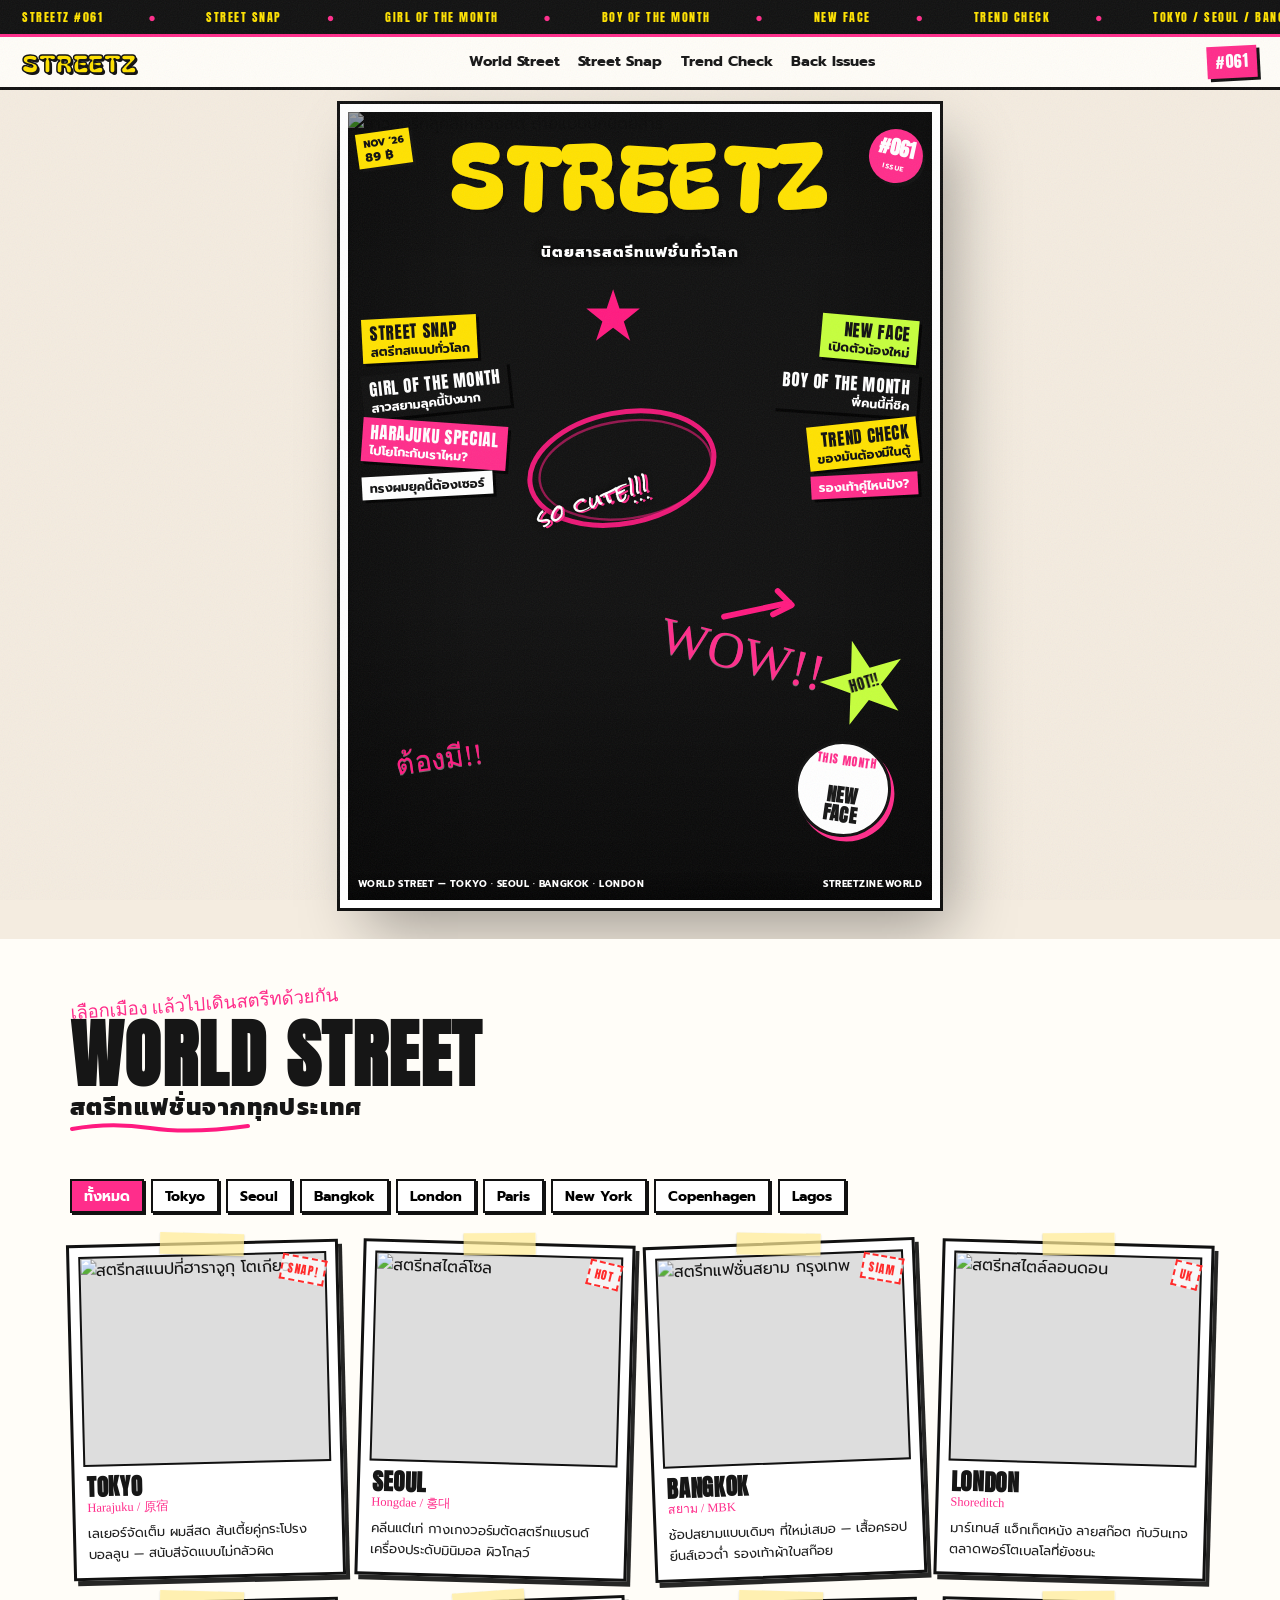
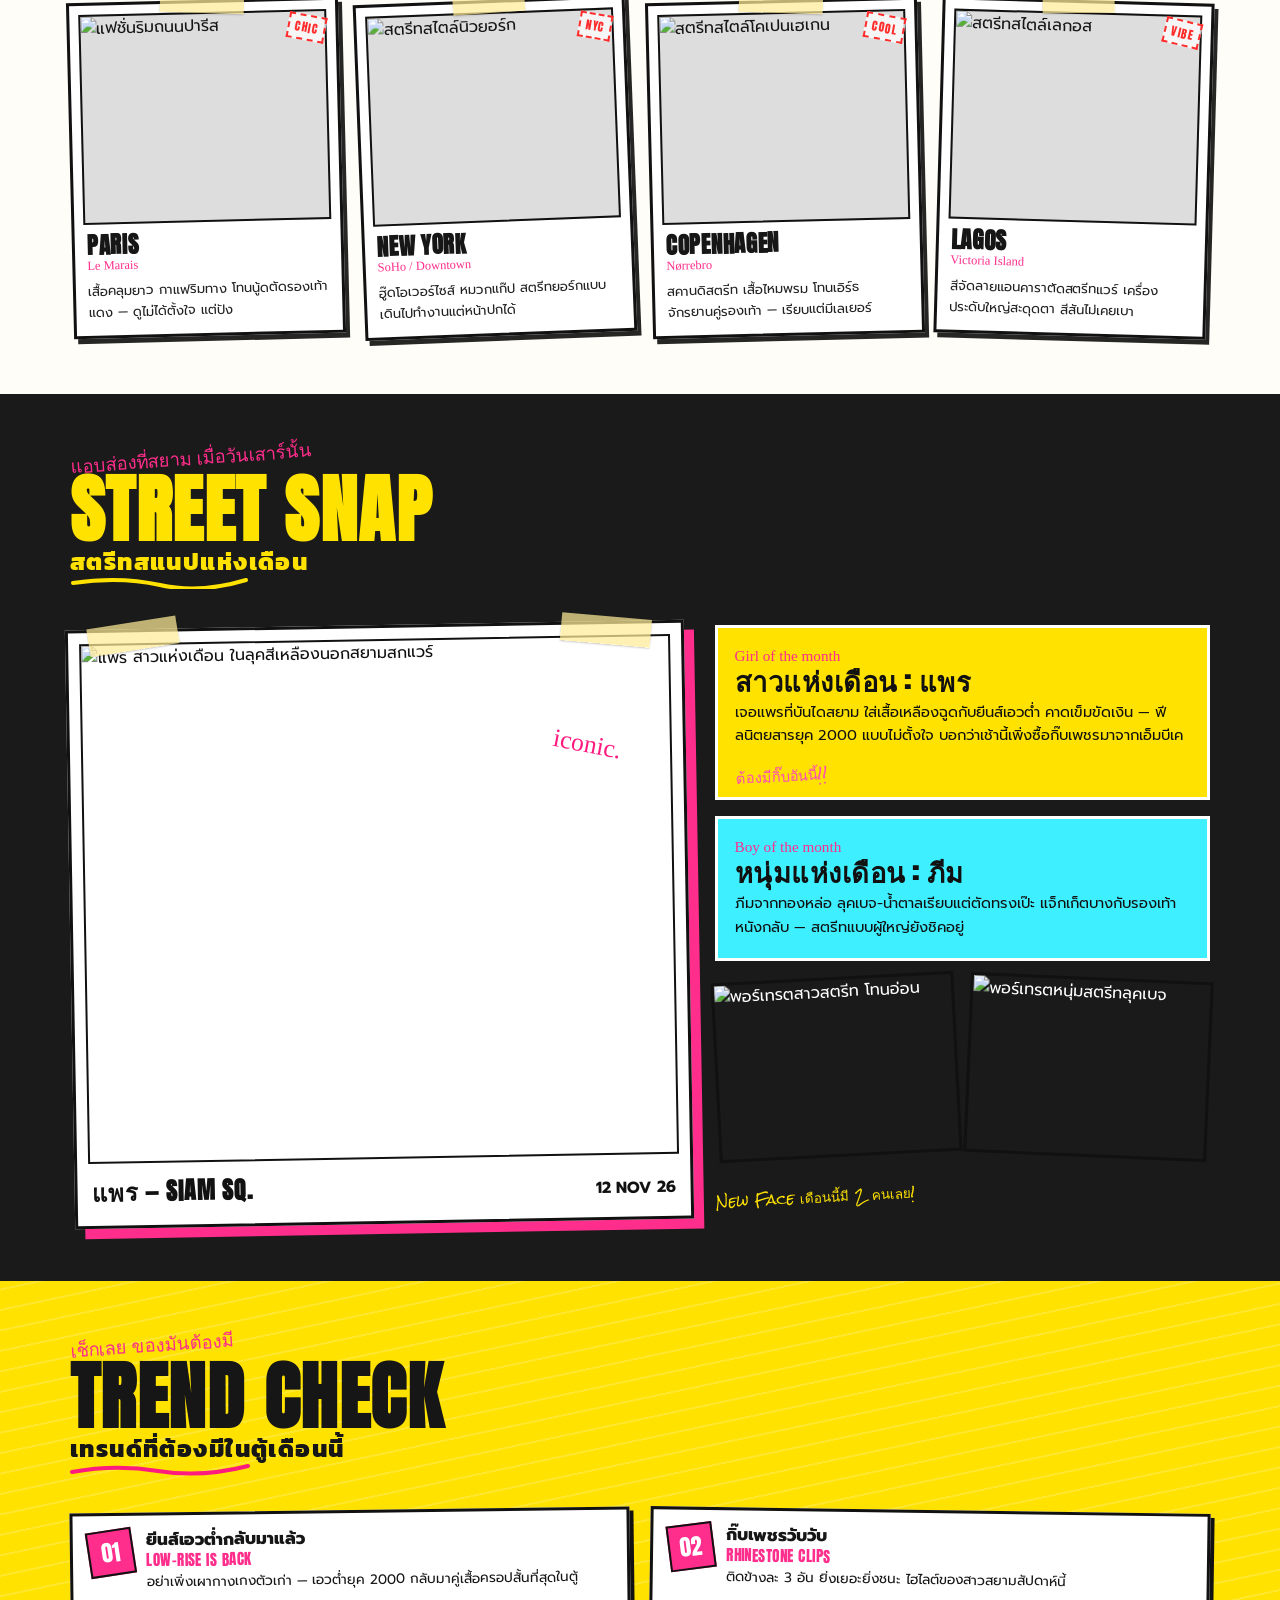
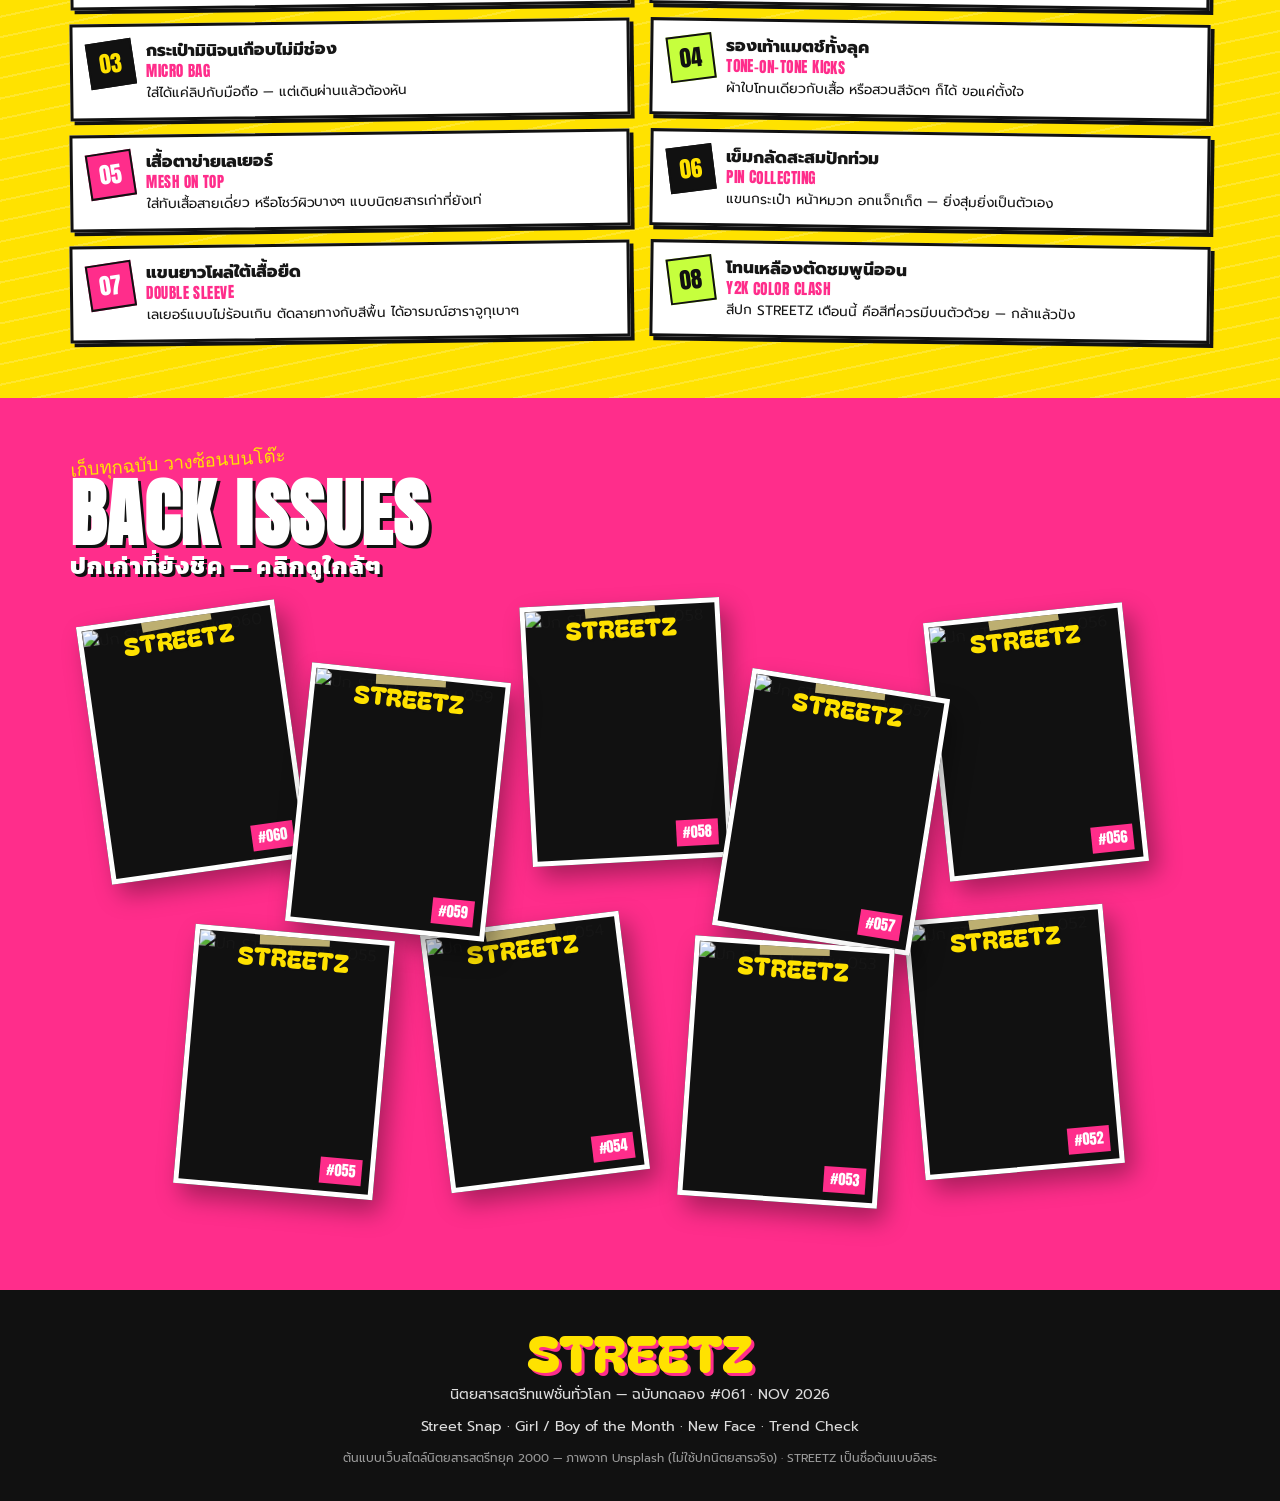
==== index.html @ bd415812 "Launch STREETZ webpage #061" ====
<!DOCTYPE html>
<html lang="th">
<head>
  <meta charset="UTF-8" />
  <meta name="viewport" content="width=device-width, initial-scale=1" />
  <title>STREETZ #061 — นิตยสารสตรีทแฟชั่นทั่วโลก</title>
  <meta name="description" content="STREETZ นิตยสารสตรีทแฟชั่นจากทุกประเทศ — Street Snap, Girl of the Month, Trend Check, ฟีลนิตยสารยุค 2000" />
  <link rel="preconnect" href="https://fonts.googleapis.com" />
  <link rel="preconnect" href="https://fonts.gstatic.com" crossorigin />
  <link href="https://fonts.googleapis.com/css2?family=Anton&family=Bagel+Fat+One&family=Kanit:wght@400;500;600;700;800;900&family=Lilita+One&family=Permanent+Marker&family=Prompt:ital,wght@0,300;0,400;0,500;0,600;0,700;0,800;0,900;1,400&family=Rock+Salt&display=swap" rel="stylesheet" />
  <style>
    :root {
      --yellow: #ffe200;
      --yellow-deep: #ffd000;
      --pink: #ff2d8b;
      --pink-hot: #ff4eb5;
      --pink-ink: #ff1a80;
      --lime: #c6ff3d;
      --cyan: #3defff;
      --red: #ff2c2c;
      --orange: #ff7a00;
      --black: #111111;
      --ink: #161616;
      --paper: #f4ece0;
      --paper-2: #fffdf8;
      --cream: #f7f0e4;
      --tape: rgba(255, 236, 150, 0.72);
      --shadow: 0 18px 40px rgba(0, 0, 0, 0.22);
    }

    * { box-sizing: border-box; margin: 0; padding: 0; }
    html { scroll-behavior: smooth; }
    body {
      font-family: "Prompt", "Kanit", "Segoe UI", Tahoma, sans-serif;
      background: var(--paper);
      color: var(--ink);
      line-height: 1.6;
      overflow-x: hidden;
    }

    /* paper grain */
    body::before {
      content: "";
      pointer-events: none;
      position: fixed;
      inset: 0;
      z-index: 8000;
      opacity: 0.07;
      background-image: url("data:image/svg+xml,%3Csvg xmlns='http://www.w3.org/2000/svg' width='180' height='180'%3E%3Cfilter id='n'%3E%3CfeTurbulence type='fractalNoise' baseFrequency='.85' numOctaves='2' stitchTiles='stitch'/%3E%3C/filter%3E%3Crect width='180' height='180' filter='url(%23n)' opacity='.9'/%3E%3C/svg%3E");
    }

    img { max-width: 100%; display: block; }
    a { color: inherit; text-decoration: none; }
    button { font-family: inherit; cursor: pointer; }

    /* ===== TOP TICKER ===== */
    .ticker {
      background: var(--black);
      color: var(--yellow);
      font-family: "Anton", "Prompt", sans-serif;
      letter-spacing: 0.12em;
      font-size: 0.78rem;
      text-transform: uppercase;
      overflow: hidden;
      white-space: nowrap;
      border-bottom: 3px solid var(--pink);
      position: sticky;
      top: 0;
      z-index: 200;
    }
    .ticker-track {
      display: inline-block;
      padding: 0.45rem 0;
      animation: tick 28s linear infinite;
    }
    @keyframes tick {
      from { transform: translateX(0); }
      to { transform: translateX(-50%); }
    }
    .ticker-track span { margin: 0 1.4rem; }
    .ticker-track .dot { color: var(--pink); }

    /* ===== NAV ===== */
    .nav {
      display: flex;
      align-items: center;
      justify-content: space-between;
      gap: 1rem;
      padding: 0.55rem 1.4rem;
      background: var(--paper-2);
      border-bottom: 3px solid var(--black);
      position: relative;
      z-index: 190;
    }
    .nav-brand {
      font-family: "Bagel Fat One", "Lilita One", cursive;
      font-size: 1.55rem;
      color: var(--yellow);
      -webkit-text-stroke: 1.5px #111;
      text-shadow: 2px 2px 0 #111;
      letter-spacing: 0.02em;
      line-height: 1;
    }
    .nav-links {
      display: flex;
      gap: 1.15rem;
      list-style: none;
      font-weight: 700;
      font-size: 0.92rem;
    }
    .nav-links a:hover { color: var(--pink); }
    .nav-issue {
      font-family: "Anton", sans-serif;
      background: var(--pink);
      color: #fff;
      padding: 0.2rem 0.55rem;
      transform: rotate(-3deg);
      font-size: 1rem;
      letter-spacing: 0.04em;
      box-shadow: 3px 3px 0 #111;
    }
    .nav-toggle {
      display: none;
      background: var(--yellow);
      border: 2px solid #111;
      padding: 0.25rem 0.55rem;
      font-weight: 800;
    }

    /* ===== HERO COVER ===== */
    .hero-wrap {
      padding: 1.4rem 1.2rem 2.4rem;
    }
    .cover {
      --cover-pad: clamp(3.1rem, 10.5cqi, 6rem);
      position: relative;
      max-width: 980px;
      margin: 0 auto;
      background: #111;
      aspect-ratio: 3 / 4.05;
      max-height: calc(100vh - 7rem);
      min-height: 620px;
      overflow: hidden;
      box-shadow:
        0 0 0 8px #fff,
        0 0 0 11px #111,
        18px 28px 60px rgba(0, 0, 0, 0.35);
      isolation: isolate;
      container-type: inline-size;
      container-name: cover;
    }
    .cover-photo {
      position: absolute;
      inset: 0;
      width: 100%;
      height: 100%;
      object-fit: cover;
      object-position: 50% 18%;
      filter: contrast(1.08) saturate(1.12);
    }
    .cover-vignette {
      position: absolute;
      inset: 0;
      background:
        linear-gradient(180deg, rgba(0,0,0,.18) 0%, transparent 22%, transparent 62%, rgba(0,0,0,.55) 100%),
        linear-gradient(90deg, rgba(0,0,0,.28) 0%, transparent 22%, transparent 78%, rgba(0,0,0,.28) 100%);
      pointer-events: none;
    }

    .masthead {
      position: absolute;
      top: 2.1%;
      left: 0;
      right: 0;
      text-align: center;
      z-index: 8;
      pointer-events: none;
      padding: 0 var(--cover-pad);
    }
    .logo {
      margin: 0;
      line-height: 0;
      font-weight: 400;
    }
    .logo svg {
      width: 100%;
      height: auto;
      display: block;
      overflow: visible;
    }
    .logo-sub {
      margin-top: 0.15em;
      font-weight: 800;
      font-size: clamp(0.52rem, 2.55cqi, 0.95rem);
      letter-spacing: 0.07em;
      color: #fff;
      text-shadow: 0 1px 3px #000, 0 0 8px rgba(0,0,0,.5);
      white-space: nowrap;
      overflow: visible;
    }

    .issue-burst {
      position: absolute;
      top: 2.2%;
      right: 1.5%;
      z-index: 6;
      width: clamp(44px, 9.2cqi, 86px);
      height: clamp(44px, 9.2cqi, 86px);
      background: var(--pink);
      color: #fff;
      border-radius: 50%;
      display: grid;
      place-items: center;
      transform: rotate(12deg);
      box-shadow: 3px 3px 0 #111;
      text-align: center;
      line-height: 1;
    }
    .issue-burst strong {
      font-family: "Anton", sans-serif;
      font-size: clamp(0.95rem, 3.3cqi, 1.7rem);
      letter-spacing: 0.02em;
      display: block;
    }
    .issue-burst small {
      font-size: clamp(0.42rem, 1.15cqi, 0.62rem);
      font-weight: 700;
      letter-spacing: 0.08em;
    }

    .price-tag {
      position: absolute;
      top: 2.4%;
      left: 1.5%;
      z-index: 6;
      background: var(--yellow);
      color: #111;
      font-weight: 800;
      padding: 0.3rem 0.45rem 0.22rem;
      transform: rotate(-8deg);
      box-shadow: 3px 3px 0 #111;
      font-size: clamp(0.55rem, 1.7cqi, 0.78rem);
      line-height: 1.2;
    }
    .price-tag em { font-style: normal; font-size: 1.2em; }

    .cover-lines-left,
    .cover-lines-right {
      position: absolute;
      top: 26%;
      z-index: 6;
      display: flex;
      flex-direction: column;
      gap: 0.55rem;
      width: min(34%, 230px);
    }
    .cover-lines-left { left: 2.4%; align-items: flex-start; }
    .cover-lines-right { right: 2.4%; align-items: flex-end; text-align: right; }

    .cline {
      display: inline-block;
      padding: 0.22rem 0.5rem;
      font-weight: 800;
      line-height: 1.25;
      box-shadow: 3px 3px 0 rgba(0,0,0,.85);
      max-width: 100%;
    }
    .cline.blk { background: #111; color: #fff; }
    .cline.yel { background: var(--yellow); color: #111; }
    .cline.pnk { background: var(--pink); color: #fff; }
    .cline.wht { background: #fff; color: #111; }
    .cline.lime { background: var(--lime); color: #111; }
    .cline .en {
      display: block;
      font-family: "Anton", sans-serif;
      letter-spacing: 0.04em;
      font-size: 1.05rem;
      font-weight: 400;
    }
    .cline .th { display: block; font-size: 0.78rem; font-weight: 700; }
    .cline.sm { font-size: 0.78rem; }
    .cline.rot1 { transform: rotate(-3deg); }
    .cline.rot2 { transform: rotate(4deg); }
    .cline.rot3 { transform: rotate(-6deg); }
    .cline.rot4 { transform: rotate(5deg); }

    /* scribbles */
    .scribble {
      position: absolute;
      z-index: 7;
      pointer-events: none;
      font-family: "Permanent Marker", cursive;
      color: var(--pink-ink);
      text-shadow: 0 1px 0 rgba(255,255,255,.4);
      line-height: 1;
      white-space: nowrap;
    }
    .scr-wow {
      bottom: 28%;
      right: 18%;
      font-size: clamp(1.8rem, 5vw, 3.2rem);
      transform: rotate(14deg);
      color: var(--pink);
    }
    .scr-cute {
      top: 48%;
      left: 32%;
      font-family: "Rock Salt", "Permanent Marker", cursive;
      font-size: clamp(0.9rem, 2.4vw, 1.35rem);
      transform: rotate(-18deg);
      color: #fff;
      text-shadow: 2px 2px 0 var(--pink), 0 0 6px #000;
    }
    .scr-must {
      bottom: 16%;
      left: 8%;
      font-size: clamp(1.1rem, 3vw, 1.8rem);
      transform: rotate(-8deg);
    }
    .scribble-svg {
      position: absolute;
      z-index: 7;
      pointer-events: none;
      overflow: visible;
    }
    .star-sticker {
      position: absolute;
      z-index: 8;
      background: var(--lime);
      color: #111;
      font-family: "Anton", sans-serif;
      font-size: 0.95rem;
      letter-spacing: 0.04em;
      padding: 0.55rem 0.45rem;
      clip-path: polygon(50% 0%, 61% 35%, 98% 35%, 68% 57%, 79% 91%, 50% 70%, 21% 91%, 32% 57%, 2% 35%, 39% 35%);
      width: 88px;
      height: 88px;
      display: grid;
      place-items: center;
      text-align: center;
      transform: rotate(-16deg);
      bottom: 22%;
      right: 4%;
      filter: drop-shadow(3px 3px 0 #111);
    }
    .badge-newface {
      position: absolute;
      z-index: 8;
      bottom: 8%;
      right: 7%;
      background: #fff;
      border: 3px solid #111;
      border-radius: 50%;
      width: 96px;
      height: 96px;
      display: grid;
      place-items: center;
      text-align: center;
      transform: rotate(8deg);
      box-shadow: 4px 4px 0 var(--pink);
      font-family: "Anton", sans-serif;
      line-height: 1.05;
      letter-spacing: 0.03em;
    }
    .badge-newface span { font-size: 0.72rem; color: var(--pink); display: block; }
    .badge-newface strong { font-size: 1.15rem; }

    .cover-bottom-bar {
      position: absolute;
      bottom: 0;
      left: 0;
      right: 0;
      z-index: 6;
      display: flex;
      justify-content: space-between;
      align-items: flex-end;
      gap: 0.55rem;
      padding: 0.45rem 0.6rem 0.5rem;
      background: linear-gradient(transparent, rgba(0,0,0,.55));
      color: #fff;
      font-size: clamp(0.42rem, 1.65cqi, 0.68rem);
      font-weight: 700;
      letter-spacing: 0.05em;
      text-transform: uppercase;
      white-space: nowrap;
    }
    .cover-bottom-bar span { white-space: nowrap; }
    @container cover (max-width: 430px) {
      .cover-bottom-bar {
        flex-direction: column;
        align-items: flex-start;
        gap: 0.08rem;
        letter-spacing: 0.04em;
        padding-bottom: 0.45rem;
      }
    }

    /* ===== SECTIONS SHARED ===== */
    .section {
      padding: 3.2rem 1.3rem 3.6rem;
      position: relative;
    }
    .wrap { max-width: 1140px; margin: 0 auto; }
    .sec-kicker {
      font-family: "Permanent Marker", cursive;
      color: var(--pink);
      font-size: 1.15rem;
      transform: rotate(-4deg);
      display: inline-block;
      margin-bottom: 0.15rem;
    }
    .sec-title {
      font-family: "Anton", "Kanit", sans-serif;
      font-size: clamp(2.4rem, 7vw, 4.6rem);
      letter-spacing: 0.02em;
      line-height: 0.9;
      text-transform: uppercase;
    }
    .sec-title .th {
      display: block;
      font-family: "Kanit", "Prompt", sans-serif;
      font-size: 0.32em;
      letter-spacing: 0.06em;
      font-weight: 800;
      margin-top: 0.35em;
      text-transform: none;
    }
    .underline-scribble {
      width: 180px;
      height: 14px;
      margin: 0.15rem 0 1.2rem;
    }

    /* ===== WORLD / COUNTRY ===== */
    .world { background: var(--paper-2); }
    .picker {
      display: flex;
      flex-wrap: wrap;
      gap: 0.45rem;
      margin: 1.1rem 0 1.8rem;
    }
    .pill {
      border: 2px solid #111;
      background: #fff;
      padding: 0.28rem 0.75rem;
      font-weight: 700;
      font-size: 0.88rem;
      box-shadow: 2px 2px 0 #111;
      transition: transform 0.15s, background 0.15s, color 0.15s;
    }
    .pill:hover { transform: translate(-1px, -1px); }
    .pill.active {
      background: var(--pink);
      color: #fff;
    }

    .feature-city {
      display: none;
      grid-template-columns: 1.1fr 1fr;
      gap: 1.4rem;
      background: var(--yellow);
      border: 3px solid #111;
      padding: 1rem;
      margin-bottom: 1.8rem;
      box-shadow: 8px 8px 0 #111;
      position: relative;
    }
    .feature-city.open { display: grid; }
    .feature-city img {
      width: 100%;
      height: 340px;
      object-fit: cover;
      border: 3px solid #111;
      filter: contrast(1.05);
    }
    .feature-city h3 {
      font-family: "Anton", sans-serif;
      font-size: 2.6rem;
      line-height: 0.9;
      letter-spacing: 0.02em;
      margin-bottom: 0.4rem;
    }
    .feature-city .where {
      font-family: "Permanent Marker", cursive;
      color: var(--pink);
      margin-bottom: 0.6rem;
    }
    .close-feat {
      position: absolute;
      top: 8px;
      right: 10px;
      border: 2px solid #111;
      background: #fff;
      width: 32px;
      height: 32px;
      font-weight: 900;
    }

    .city-grid {
      display: grid;
      grid-template-columns: repeat(4, 1fr);
      gap: 1.35rem 1.1rem;
    }
    .city-card {
      background: #fff;
      border: 3px solid #111;
      padding: 0.55rem 0.55rem 0.8rem;
      position: relative;
      box-shadow: 4px 5px 0 rgba(0,0,0,.85);
      transform: rotate(var(--tilt, -1.4deg));
      transition: transform 0.2s, box-shadow 0.2s;
      cursor: pointer;
    }
    .city-card:nth-child(even) { --tilt: 1.6deg; }
    .city-card:nth-child(3n) { --tilt: -2.2deg; }
    .city-card:hover,
    .city-card.is-on {
      transform: rotate(0deg) translateY(-6px) scale(1.03);
      box-shadow: 7px 10px 0 #111;
      z-index: 2;
    }
    .city-card.is-on { outline: 3px solid var(--pink); }
    .city-card.hidden { display: none; }
    .tape {
      position: absolute;
      top: -12px;
      left: 50%;
      width: 72px;
      height: 22px;
      background: var(--tape);
      transform: translateX(-50%) rotate(var(--tr, -2deg));
      box-shadow: 0 1px 2px rgba(0,0,0,.18);
      z-index: 2;
    }
    .city-card:nth-child(odd) .tape { --tr: 3deg; width: 84px; }
    .polaroid {
      width: 100%;
      height: 210px;
      object-fit: cover;
      border: 2px solid #111;
      background: #ddd;
    }
    .city-meta { padding: 0.55rem 0.2rem 0; }
    .city-meta h3 {
      font-family: "Anton", sans-serif;
      font-size: 1.45rem;
      letter-spacing: 0.03em;
      line-height: 1;
    }
    .city-meta .area {
      font-family: "Permanent Marker", cursive;
      font-size: 0.78rem;
      color: var(--pink);
    }
    .city-meta p {
      font-size: 0.82rem;
      margin-top: 0.3rem;
      color: #222;
    }
    .stamp {
      position: absolute;
      top: 14px;
      right: 10px;
      border: 2px dashed var(--red);
      color: var(--red);
      font-family: "Anton", sans-serif;
      font-size: 0.72rem;
      letter-spacing: 0.08em;
      padding: 0.12rem 0.3rem;
      transform: rotate(12deg);
      background: rgba(255,255,255,.75);
    }

    /* ===== STREET SNAP ===== */
    .snap {
      background: #1a1a1a;
      color: #fff;
    }
    .snap .sec-title { color: var(--yellow); }
    .snap-grid {
      display: grid;
      grid-template-columns: 1.25fr 1fr;
      gap: 1.6rem;
      align-items: start;
      margin-top: 0.5rem;
    }
    .snap-main {
      position: relative;
      background: #fff;
      color: #111;
      padding: 0.7rem;
      border: 3px solid #111;
      box-shadow: 10px 10px 0 var(--pink);
      transform: rotate(-1deg);
    }
    .snap-main img {
      width: 100%;
      height: 520px;
      object-fit: cover;
      object-position: 50% 20%;
      border: 2px solid #111;
    }
    .snap-cap {
      display: flex;
      justify-content: space-between;
      align-items: baseline;
      padding: 0.55rem 0.2rem 0.2rem;
      font-weight: 700;
    }
    .snap-cap .who { font-family: "Anton", sans-serif; font-size: 1.5rem; letter-spacing: 0.03em; }
    .corner-tape {
      position: absolute;
      width: 90px;
      height: 28px;
      background: var(--tape);
      box-shadow: 0 1px 2px rgba(0,0,0,.2);
    }
    .corner-tape.tl { top: -10px; left: 20px; transform: rotate(-8deg); }
    .corner-tape.tr { top: -8px; right: 30px; transform: rotate(6deg); }

    .snap-side { display: flex; flex-direction: column; gap: 1rem; }
    .of-month {
      background: var(--paper-2);
      color: #111;
      border: 3px solid #fff;
      padding: 1rem 1.05rem 1.15rem;
      position: relative;
    }
    .of-month.boy { background: var(--cyan); }
    .of-month.girl { background: var(--yellow); }
    .of-month h3 {
      font-family: "Anton", sans-serif;
      font-size: 1.7rem;
      line-height: 0.95;
      letter-spacing: 0.02em;
    }
    .of-month .tag {
      font-family: "Permanent Marker", cursive;
      color: var(--pink);
      font-size: 0.95rem;
    }
    .of-month p { margin-top: 0.45rem; font-size: 0.92rem; }
    .duo {
      display: grid;
      grid-template-columns: 1fr 1fr;
      gap: 0.6rem;
    }
    .duo img {
      width: 100%;
      height: 180px;
      object-fit: cover;
      border: 3px solid #111;
      transform: rotate(var(--r, -2deg));
    }
    .note-hand {
      font-family: "Rock Salt", "Permanent Marker", cursive;
      color: var(--pink-hot);
      font-size: 0.85rem;
      transform: rotate(-3deg);
      margin-top: 0.4rem;
    }

    /* ===== TREND CHECK ===== */
    .trends {
      background: var(--yellow);
      background-image: repeating-linear-gradient(
        -12deg,
        transparent,
        transparent 18px,
        rgba(255,255,255,.18) 18px,
        rgba(255,255,255,.18) 20px
      );
    }
    .trend-list {
      list-style: none;
      display: grid;
      grid-template-columns: 1fr 1fr;
      gap: 0.85rem 1.2rem;
      margin-top: 0.4rem;
    }
    .trend-item {
      background: #fff;
      border: 3px solid #111;
      padding: 0.85rem 0.95rem;
      display: grid;
      grid-template-columns: auto 1fr;
      gap: 0.75rem;
      align-items: start;
      box-shadow: 4px 4px 0 #111;
      transform: rotate(var(--t, 0deg));
    }
    .trend-item:nth-child(odd) { --t: -0.7deg; }
    .trend-item:nth-child(even) { --t: 0.8deg; }
    .num {
      width: 46px;
      height: 46px;
      background: var(--pink);
      color: #fff;
      font-family: "Anton", sans-serif;
      font-size: 1.4rem;
      display: grid;
      place-items: center;
      border: 2px solid #111;
      transform: rotate(-8deg);
      flex-shrink: 0;
    }
    .trend-item:nth-child(3n) .num { background: #111; color: var(--yellow); }
    .trend-item:nth-child(4n) .num { background: var(--lime); color: #111; }
    .trend-item h3 {
      font-size: 1.05rem;
      line-height: 1.25;
      font-weight: 800;
    }
    .trend-item h3 em {
      font-style: normal;
      font-family: "Anton", sans-serif;
      letter-spacing: 0.03em;
      color: var(--pink);
      display: block;
      font-size: 0.95rem;
      font-weight: 400;
    }
    .trend-item p { font-size: 0.85rem; margin-top: 0.15rem; }

    /* ===== BACK ISSUES ===== */
    .back {
      background: var(--pink);
      overflow: hidden;
    }
    .back .sec-title { color: #fff; text-shadow: 3px 3px 0 #111; }
    .back .sec-kicker { color: var(--yellow); }
    .collage {
      position: relative;
      min-height: 640px;
      margin-top: 1rem;
    }
    .mini-cover {
      position: absolute;
      width: 200px;
      background: #111;
      border: 5px solid #fff;
      box-shadow: 8px 12px 24px rgba(0,0,0,.35);
      transform: rotate(var(--r, 0deg));
      transition: transform 0.22s, z-index 0s;
      cursor: pointer;
      overflow: hidden;
    }
    .mini-cover:hover {
      transform: rotate(0deg) scale(1.08);
      z-index: 20 !important;
    }
    .mini-cover img {
      width: 100%;
      height: 250px;
      object-fit: cover;
      object-position: 50% 20%;
    }
    .mini-top {
      position: absolute;
      top: 8px;
      left: 0;
      right: 0;
      text-align: center;
      font-family: "Bagel Fat One", "Lilita One", cursive;
      color: var(--yellow);
      font-size: 1.55rem;
      line-height: 1;
      text-shadow: 2px 2px 0 #111;
      z-index: 2;
    }
    .mini-no {
      position: absolute;
      bottom: 8px;
      right: 8px;
      background: var(--pink);
      color: #fff;
      font-family: "Anton", sans-serif;
      padding: 0.1rem 0.4rem;
      font-size: 0.9rem;
      box-shadow: 2px 2px 0 #111;
    }
    .mini-tape {
      position: absolute;
      top: -12px;
      left: 50%;
      width: 70px;
      height: 20px;
      background: var(--tape);
      transform: translateX(-50%) rotate(-3deg);
      z-index: 3;
    }
    /* positions */
    .c1 { top: 20px; left: 2%; --r: -8deg; z-index: 3; }
    .c2 { top: 80px; left: 20%; --r: 6deg; z-index: 4; }
    .c3 { top: 10px; left: 40%; --r: -3deg; z-index: 2; }
    .c4 { top: 90px; left: 58%; --r: 9deg; z-index: 5; }
    .c5 { top: 20px; left: 76%; --r: -6deg; z-index: 3; }
    .c6 { top: 340px; left: 10%; --r: 5deg; z-index: 4; }
    .c7 { top: 330px; left: 32%; --r: -7deg; z-index: 3; }
    .c8 { top: 350px; left: 54%; --r: 4deg; z-index: 5; }
    .c9 { top: 320px; left: 74%; --r: -5deg; z-index: 4; }

    /* ===== FOOTER ===== */
    footer {
      background: #111;
      color: #fff;
      padding: 2.4rem 1.3rem 2rem;
      text-align: center;
    }
    .foot-logo {
      font-family: "Bagel Fat One", "Lilita One", cursive;
      font-size: 3.2rem;
      color: var(--yellow);
      line-height: 0.9;
      text-shadow: 3px 3px 0 var(--pink);
    }
    footer p { margin-top: 0.55rem; font-size: 0.9rem; color: #ddd; padding: 0 0.6rem; }
    footer small { display: block; margin-top: 0.7rem; color: #999; font-size: 0.75rem; }

    /* lightbox */
    .lb {
      display: none;
      position: fixed;
      inset: 0;
      background: rgba(0,0,0,.78);
      z-index: 9000;
      place-items: center;
      padding: 1.2rem;
    }
    .lb.open { display: grid; }
    .lb img {
      max-width: min(90vw, 720px);
      max-height: 86vh;
      object-fit: contain;
      border: 8px solid #fff;
      box-shadow: 0 20px 60px #000;
    }

    /* ===== RESPONSIVE ===== */
    @media (max-width: 980px) {
      .city-grid { grid-template-columns: repeat(2, 1fr); }
      .snap-grid, .feature-city, .trend-list { grid-template-columns: 1fr; }
      .snap-main img { height: 420px; }
      .feature-city img { height: 260px; }
      .collage { min-height: 0; display: grid; grid-template-columns: repeat(2, 1fr); gap: 1rem; }
      .mini-cover { position: relative; top: auto !important; left: auto !important; width: 100%; margin: 0 auto; }
      .cover { max-height: none; aspect-ratio: 3 / 4.2; }
    }
    @media (max-width: 720px) {
      .nav-links { display: none; }
      .nav-links.open {
        display: flex;
        flex-direction: column;
        position: absolute;
        top: 100%;
        left: 0;
        right: 0;
        background: #fff;
        border-bottom: 3px solid #111;
        padding: 0.8rem 1.2rem 1rem;
        gap: 0.55rem;
      }
      .nav { justify-content: flex-start; }
      .nav-toggle { display: block; margin-left: auto; }
      .cover { min-height: 0; aspect-ratio: 3 / 4.55; }
      .cover-lines-left, .cover-lines-right { width: min(42%, 180px); top: 22%; gap: 0.35rem; }
      .cline { padding: 0.14rem 0.35rem; }
      .cline .en { font-size: 0.78rem; }
      .cline .th { font-size: 0.62rem; }
      .badge-newface { width: 74px; height: 74px; }
      .badge-newface strong { font-size: 0.85rem; }
      .star-sticker { width: 70px; height: 70px; font-size: 0.75rem; }
      .price-tag { font-size: 0.62rem; top: 2.8%; left: 1.8%; padding: 0.28rem 0.4rem 0.2rem; }
      .city-grid { grid-template-columns: 1fr 1fr; gap: 0.9rem; }
      .polaroid { height: 160px; }
      .trend-list { grid-template-columns: 1fr; }
      .collage { grid-template-columns: 1fr 1fr; }
      .city-card { transform: rotate(var(--tilt, -0.8deg)); }
    }
    @media (max-width: 420px) {
      .cover-lines-right .cline:nth-child(n+3),
      .cover-lines-left .cline:nth-child(n+4) { display: none; }
    }
  </style>
</head>
<body>
  <div class="ticker" aria-hidden="true">
    <div class="ticker-track">
      <span>STREETZ #061</span><span class="dot">●</span>
      <span>STREET SNAP</span><span class="dot">●</span>
      <span>GIRL OF THE MONTH</span><span class="dot">●</span>
      <span>BOY OF THE MONTH</span><span class="dot">●</span>
      <span>NEW FACE</span><span class="dot">●</span>
      <span>TREND CHECK</span><span class="dot">●</span>
      <span>TOKYO / SEOUL / BANGKOK / LONDON / PARIS / NY / CPH / LAGOS</span><span class="dot">●</span>
      <span>นิตยสารสตรีทแฟชั่นทั่วโลก</span><span class="dot">●</span>
      <span>STREETZ #061</span><span class="dot">●</span>
      <span>STREET SNAP</span><span class="dot">●</span>
      <span>GIRL OF THE MONTH</span><span class="dot">●</span>
      <span>BOY OF THE MONTH</span><span class="dot">●</span>
      <span>NEW FACE</span><span class="dot">●</span>
      <span>TREND CHECK</span><span class="dot">●</span>
      <span>TOKYO / SEOUL / BANGKOK / LONDON / PARIS / NY / CPH / LAGOS</span><span class="dot">●</span>
      <span>นิตยสารสตรีทแฟชั่นทั่วโลก</span><span class="dot">●</span>
    </div>
  </div>

  <header class="nav">
    <a class="nav-brand" href="#cover">STREETZ</a>
    <button class="nav-toggle" type="button" aria-label="เมนู" id="navToggle">MENU</button>
    <ul class="nav-links" id="navLinks">
      <li><a href="#world">World Street</a></li>
      <li><a href="#snap">Street Snap</a></li>
      <li><a href="#trends">Trend Check</a></li>
      <li><a href="#back">Back Issues</a></li>
    </ul>
    <div class="nav-issue">#061</div>
  </header>

  <!-- HERO COVER -->
  <section class="hero-wrap" id="cover">
    <article class="cover" aria-label="ปกนิตยสาร STREETZ ฉบับ 061">
      <img class="cover-photo"
        src="https://images.unsplash.com/photo-1515886657613-9f3515b0c78f?auto=format&fit=crop&w=1200&q=80"
        alt="สาวสตรีทลุคสีเหลืองสด ถ่ายแบบปกนิตยสาร" width="1200" height="1600" />
      <div class="cover-vignette"></div>

      <div class="price-tag">NOV ’26<br><em>89 ฿</em></div>

      <div class="masthead">
        <h1 class="logo">
          <svg viewBox="0 0 1000 240" role="img" aria-label="STREETZ" preserveAspectRatio="xMidYMid meet">
            <defs>
              <filter id="streetz-shadow" x="-12%" y="-12%" width="130%" height="145%">
                <feOffset in="SourceAlpha" dx="9" dy="9" result="off"/>
                <feFlood flood-color="#111111" result="color"/>
                <feComposite in="color" in2="off" operator="in" result="shadow"/>
                <feMerge>
                  <feMergeNode in="shadow"/>
                  <feMergeNode in="SourceGraphic"/>
                </feMerge>
              </filter>
            </defs>
            <text
              x="500"
              y="178"
              text-anchor="middle"
              font-family="'Bagel Fat One', 'Lilita One', cursive"
              font-size="198"
              fill="#ffe200"
              filter="url(#streetz-shadow)"
              textLength="820"
              lengthAdjust="spacingAndGlyphs"
            ><tspan rotate="-3.2 2.4 -2.1 3.2 -2.6 3.8 -3.8">STREETZ</tspan></text>
          </svg>
        </h1>
        <p class="logo-sub">นิตยสารสตรีทแฟชั่นทั่วโลก</p>
      </div>

      <div class="issue-burst" aria-hidden="true">
        <div><strong>#061</strong><small>ISSUE</small></div>
      </div>

      <div class="cover-lines-left">
        <div class="cline yel rot1">
          <span class="en">STREET SNAP</span>
          <span class="th">สตรีทสแนปทั่วโลก</span>
        </div>
        <div class="cline blk rot3">
          <span class="en">GIRL OF THE MONTH</span>
          <span class="th">สาวสยามลุคนี้ปังมาก</span>
        </div>
        <div class="cline pnk rot2 sm">
          <span class="en">HARAJUKU SPECIAL</span>
          <span class="th">ไปโยโกะกับเราไหม?</span>
        </div>
        <div class="cline wht rot1 sm">
          <span class="th">ทรงผมยุคนี้ต้องเซอร์</span>
        </div>
      </div>

      <div class="cover-lines-right">
        <div class="cline lime rot4">
          <span class="en">NEW FACE</span>
          <span class="th">เปิดตัวน้องใหม่</span>
        </div>
        <div class="cline blk rot2">
          <span class="en">BOY OF THE MONTH</span>
          <span class="th">พี่คนนี้ที่ชิค</span>
        </div>
        <div class="cline yel rot3 sm">
          <span class="en">TREND CHECK</span>
          <span class="th">ของมันต้องมีในตู้</span>
        </div>
        <div class="cline pnk rot1 sm">
          <span class="th">รองเท้าคู่ไหนปัง?</span>
        </div>
      </div>

      <!-- marker scribbles -->
      <svg class="scribble-svg" viewBox="0 0 200 130" style="width:38%; left:28%; top:36%;" aria-hidden="true">
        <ellipse cx="100" cy="65" rx="84" ry="50" fill="none" stroke="#ff1a80" stroke-width="4.5" stroke-linecap="round" transform="rotate(-11 100 65)" opacity="0.92"/>
        <ellipse cx="103" cy="67" rx="78" ry="44" fill="none" stroke="#ff1a80" stroke-width="2.2" transform="rotate(-8 100 65)" opacity="0.55"/>
      </svg>
      <svg class="scribble-svg" viewBox="0 0 80 80" style="width:16%; right:22%; bottom:30%;" aria-hidden="true">
        <path d="M12 40 L68 28" stroke="#ff1a80" stroke-width="5" stroke-linecap="round"/>
        <path d="M58 18 L70 30 L54 38" fill="none" stroke="#ff1a80" stroke-width="5" stroke-linecap="round" stroke-linejoin="round"/>
      </svg>
      <svg class="scribble-svg" viewBox="0 0 60 60" style="width:11%; left:40%; top:22%;" aria-hidden="true">
        <path d="M30 4 L36 22 L55 22 L40 34 L46 52 L30 40 L14 52 L20 34 L5 22 L24 22 Z" fill="#ff1a80"/>
      </svg>

      <div class="scribble scr-cute">so cute!!!</div>
      <div class="scribble scr-wow">WOW!!</div>
      <div class="scribble scr-must">ต้องมี!!</div>

      <div class="star-sticker" aria-hidden="true">HOT!!</div>
      <div class="badge-newface"><span>THIS MONTH</span><strong>NEW<br>FACE</strong></div>

      <div class="cover-bottom-bar">
        <span>World Street — Tokyo · Seoul · Bangkok · London</span>
        <span>streetzine.world</span>
      </div>
    </article>
  </section>

  <!-- WORLD STREET / COUNTRY PICKER -->
  <section class="section world" id="world">
    <div class="wrap">
      <div class="sec-kicker">เลือกเมือง แล้วไปเดินสตรีทด้วยกัน</div>
      <h2 class="sec-title">WORLD STREET <span class="th">สตรีทแฟชั่นจากทุกประเทศ</span></h2>
      <svg class="underline-scribble" viewBox="0 0 180 14" aria-hidden="true">
        <path d="M2 9 Q 40 2, 80 8 T 178 6" fill="none" stroke="#ff1a80" stroke-width="4" stroke-linecap="round"/>
      </svg>

      <div class="picker" role="tablist" aria-label="เลือกเมือง">
        <button class="pill active" type="button" data-filter="all">ทั้งหมด</button>
        <button class="pill" type="button" data-filter="tokyo">Tokyo</button>
        <button class="pill" type="button" data-filter="seoul">Seoul</button>
        <button class="pill" type="button" data-filter="bangkok">Bangkok</button>
        <button class="pill" type="button" data-filter="london">London</button>
        <button class="pill" type="button" data-filter="paris">Paris</button>
        <button class="pill" type="button" data-filter="newyork">New York</button>
        <button class="pill" type="button" data-filter="copenhagen">Copenhagen</button>
        <button class="pill" type="button" data-filter="lagos">Lagos</button>
      </div>

      <div class="feature-city" id="featureCity">
        <img id="featImg" alt="" />
        <div>
          <button class="close-feat" type="button" id="closeFeat" aria-label="ปิด">×</button>
          <div class="where" id="featWhere"></div>
          <h3 id="featName"></h3>
          <p id="featNotes"></p>
        </div>
      </div>

      <div class="city-grid" id="cityGrid">
        <article class="city-card" data-city="tokyo" data-region="asia">
          <div class="tape"></div>
          <span class="stamp">SNAP!</span>
          <img class="polaroid" src="https://images.unsplash.com/photo-1529139574466-a303027c1d8b?auto=format&fit=crop&w=800&q=80" alt="สตรีทสแนปที่ฮาราจูกุ โตเกียว" width="800" height="1000" />
          <div class="city-meta">
            <h3>TOKYO</h3>
            <div class="area">Harajuku / 原宿</div>
            <p>เลเยอร์จัดเต็ม ผมสีสด ส้นเตี้ยคู่กระโปรงบอลลูน — สนับสีจัดแบบไม่กลัวผิด</p>
          </div>
        </article>

        <article class="city-card" data-city="seoul" data-region="asia">
          <div class="tape"></div>
          <span class="stamp">HOT</span>
          <img class="polaroid" src="https://images.unsplash.com/photo-1581044777550-4cfa60707c03?auto=format&fit=crop&w=800&q=80" alt="สตรีทสไตล์โซล" width="800" height="1000" />
          <div class="city-meta">
            <h3>SEOUL</h3>
            <div class="area">Hongdae / 홍대</div>
            <p>คลีนแต่เท่ กางเกงวอร์มตัดสตรีทแบรนด์ เครื่องประดับมินิมอล ผิวโกลว์</p>
          </div>
        </article>

        <article class="city-card" data-city="bangkok" data-region="asia">
          <div class="tape"></div>
          <span class="stamp">SIAM</span>
          <img class="polaroid" src="https://images.unsplash.com/photo-1513379733131-47fc74b45fc7?auto=format&fit=crop&w=800&q=80" alt="สตรีทแฟชั่นสยาม กรุงเทพ" width="800" height="1000" />
          <div class="city-meta">
            <h3>BANGKOK</h3>
            <div class="area">สยาม / MBK</div>
            <p>ช้อปสยามแบบเดิมๆ ที่ใหม่เสมอ — เสื้อครอป ยีนส์เอวต่ำ รองเท้าผ้าใบสก๊อย</p>
          </div>
        </article>

        <article class="city-card" data-city="london" data-region="europe">
          <div class="tape"></div>
          <span class="stamp">UK</span>
          <img class="polaroid" src="https://images.unsplash.com/photo-1552374196-1ab2a1c593e8?auto=format&fit=crop&w=800&q=80" alt="สตรีทสไตล์ลอนดอน" width="800" height="1000" />
          <div class="city-meta">
            <h3>LONDON</h3>
            <div class="area">Shoreditch</div>
            <p>มาร์เทนส์ แจ็กเก็ตหนัง ลายสก๊อต กับวินเทจตลาดพอร์โตเบลโลที่ยังชนะ</p>
          </div>
        </article>

        <article class="city-card" data-city="paris" data-region="europe">
          <div class="tape"></div>
          <span class="stamp">CHIC</span>
          <img class="polaroid" src="https://images.unsplash.com/photo-1496747611176-843222e1e57c?auto=format&fit=crop&w=800&q=80" alt="แฟชั่นริมถนนปารีส" width="800" height="1000" />
          <div class="city-meta">
            <h3>PARIS</h3>
            <div class="area">Le Marais</div>
            <p>เสื้อคลุมยาว กาแฟริมทาง โทนนู้ดตัดรองเท้าแดง — ดูไม่ได้ตั้งใจ แต่ปัง</p>
          </div>
        </article>

        <article class="city-card" data-city="newyork" data-region="americas">
          <div class="tape"></div>
          <span class="stamp">NYC</span>
          <img class="polaroid" src="https://images.unsplash.com/photo-1488161628813-04466f872be2?auto=format&fit=crop&w=800&q=80" alt="สตรีทสไตล์นิวยอร์ก" width="800" height="1000" />
          <div class="city-meta">
            <h3>NEW YORK</h3>
            <div class="area">SoHo / Downtown</div>
            <p>ฮู๊ดโอเวอร์ไซส์ หมวกแก๊ป สตรีทยอร์กแบบเดินไปทำงานแต่หน้าปกได้</p>
          </div>
        </article>

        <article class="city-card" data-city="copenhagen" data-region="europe">
          <div class="tape"></div>
          <span class="stamp">COOL</span>
          <img class="polaroid" src="https://images.unsplash.com/photo-1509631179647-0177331693ae?auto=format&fit=crop&w=800&q=80" alt="สตรีทสไตล์โคเปนเฮเกน" width="800" height="1000" />
          <div class="city-meta">
            <h3>COPENHAGEN</h3>
            <div class="area">Nørrebro</div>
            <p>สคานดิสตรีท เสื้อไหมพรม โทนเอิร์ธ จักรยานคู่รองเท้า — เรียบแต่มีเลเยอร์</p>
          </div>
        </article>

        <article class="city-card" data-city="lagos" data-region="africa">
          <div class="tape"></div>
          <span class="stamp">VIBE</span>
          <img class="polaroid" src="https://images.unsplash.com/photo-1522556189639-b150ed9c4330?auto=format&fit=crop&w=800&q=80" alt="สตรีทสไตล์เลกอส" width="800" height="1000" />
          <div class="city-meta">
            <h3>LAGOS</h3>
            <div class="area">Victoria Island</div>
            <p>สีจัดลายแอนคาราตัดสตรีทแวร์ เครื่องประดับใหญ่สะดุดตา สีสันไม่เคยเบา</p>
          </div>
        </article>
      </div>
    </div>
  </section>

  <!-- STREET SNAP OF THE MONTH -->
  <section class="section snap" id="snap">
    <div class="wrap">
      <div class="sec-kicker">แอบส่องที่สยาม เมื่อวันเสาร์นั้น</div>
      <h2 class="sec-title">STREET SNAP <span class="th">สตรีทสแนปแห่งเดือน</span></h2>
      <svg class="underline-scribble" viewBox="0 0 180 14" aria-hidden="true">
        <path d="M3 8 Q 50 1, 90 10 T 176 5" fill="none" stroke="#ffe200" stroke-width="4" stroke-linecap="round"/>
      </svg>

      <div class="snap-grid">
        <div class="snap-main">
          <div class="corner-tape tl"></div>
          <div class="corner-tape tr"></div>
          <img src="https://images.unsplash.com/photo-1524504388940-b1c1722653e1?auto=format&fit=crop&w=1000&q=80" alt="แพร สาวแห่งเดือน ในลุคสีเหลืองนอกสยามสกแวร์" width="1000" height="1300" />
          <div class="scribble" style="position:absolute;top:18%;right:10%;font-size:1.6rem;transform:rotate(12deg);color:#ff1a80;">iconic.</div>
          <div class="snap-cap">
            <span class="who">แพร — SIAM SQ.</span>
            <span>12 NOV 26</span>
          </div>
        </div>

        <div class="snap-side">
          <div class="of-month girl">
            <div class="tag">Girl of the month</div>
            <h3>สาวแห่งเดือน : แพร</h3>
            <p>เจอแพรที่บันไดสยาม ใส่เสื้อเหลืองฉูดกับยีนส์เอวต่ำ คาดเข็มขัดเงิน — ฟีลนิตยสารยุค 2000 แบบไม่ตั้งใจ บอกว่าเช้านี้เพิ่งซื้อกิ๊บเพชรมาจากเอ็มบีเค</p>
            <p class="note-hand">ต้องมีกิ๊บอันนี้!!</p>
          </div>

          <div class="of-month boy">
            <div class="tag">Boy of the month</div>
            <h3>หนุ่มแห่งเดือน : ภีม</h3>
            <p>ภีมจากทองหล่อ ลุคเบจ-น้ำตาลเรียบแต่ตัดทรงเป๊ะ แจ็กเก็ตบางกับรองเท้าหนังกลับ — สตรีทแบบผู้ใหญ่ยังชิคอยู่</p>
          </div>

          <div class="duo">
            <img src="https://images.unsplash.com/photo-1531746020798-e6953c6e8e04?auto=format&fit=crop&w=700&q=80" alt="พอร์เทรตสาวสตรีท โทนอ่อน" style="--r:-3deg" width="700" height="900" />
            <img src="https://images.unsplash.com/photo-1552374196-1ab2a1c593e8?auto=format&fit=crop&w=700&q=80" alt="พอร์เทรตหนุ่มสตรีทลุคเบจ" style="--r:2.5deg" width="700" height="900" />
          </div>
          <p class="note-hand" style="color:#ffe200;">New Face เดือนนี้มี 2 คนเลย!</p>
        </div>
      </div>
    </div>
  </section>

  <!-- TREND CHECK -->
  <section class="section trends" id="trends">
    <div class="wrap">
      <div class="sec-kicker">เช็กเลย ของมันต้องมี</div>
      <h2 class="sec-title">TREND CHECK <span class="th">เทรนด์ที่ต้องมีในตู้เดือนนี้</span></h2>
      <svg class="underline-scribble" viewBox="0 0 180 14" aria-hidden="true">
        <path d="M2 10 Q 45 2, 88 9 T 178 4" fill="none" stroke="#ff1a80" stroke-width="4" stroke-linecap="round"/>
      </svg>

      <ol class="trend-list">
        <li class="trend-item">
          <div class="num">01</div>
          <div>
            <h3>ยีนส์เอวต่ำกลับมาแล้ว <em>LOW-RISE IS BACK</em></h3>
            <p>อย่าเพิ่งเผากางเกงตัวเก่า — เอวต่ำยุค 2000 กลับมาคู่เสื้อครอปสั้นที่สุดในตู้</p>
          </div>
        </li>
        <li class="trend-item">
          <div class="num">02</div>
          <div>
            <h3>กิ๊บเพชรวับวับ <em>RHINESTONE CLIPS</em></h3>
            <p>ติดข้างละ 3 อัน ยิ่งเยอะยิ่งชนะ ไฮไลต์ของสาวสยามสัปดาห์นี้</p>
          </div>
        </li>
        <li class="trend-item">
          <div class="num">03</div>
          <div>
            <h3>กระเป๋ามินิจนเกือบไม่มีช่อง <em>MICRO BAG</em></h3>
            <p>ใส่ได้แค่ลิปกับมือถือ — แต่เดินผ่านแล้วต้องหัน</p>
          </div>
        </li>
        <li class="trend-item">
          <div class="num">04</div>
          <div>
            <h3>รองเท้าแมตช์ทั้งลุค <em>TONE-ON-TONE KICKS</em></h3>
            <p>ผ้าใบโทนเดียวกับเสื้อ หรือสวนสีจัดๆ ก็ได้ ขอแค่ตั้งใจ</p>
          </div>
        </li>
        <li class="trend-item">
          <div class="num">05</div>
          <div>
            <h3>เสื้อตาข่ายเลเยอร์ <em>MESH ON TOP</em></h3>
            <p>ใส่ทับเสื้อสายเดี่ยว หรือโชว์ผิวบางๆ แบบนิตยสารเก่าที่ยังเท่</p>
          </div>
        </li>
        <li class="trend-item">
          <div class="num">06</div>
          <div>
            <h3>เข็มกลัดสะสมปักท่วม <em>PIN COLLECTING</em></h3>
            <p>แขนกระเป๋า หน้าหมวก อกแจ็กเก็ต — ยิ่งสุ่มยิ่งเป็นตัวเอง</p>
          </div>
        </li>
        <li class="trend-item">
          <div class="num">07</div>
          <div>
            <h3>แขนยาวโผล่ใต้เสื้อยืด <em>DOUBLE SLEEVE</em></h3>
            <p>เลเยอร์แบบไม่ร้อนเกิน ตัดลายทางกับสีพื้น ได้อารมณ์ฮาราจูกุเบาๆ</p>
          </div>
        </li>
        <li class="trend-item">
          <div class="num">08</div>
          <div>
            <h3>โทนเหลืองตัดชมพูนีออน <em>Y2K COLOR CLASH</em></h3>
            <p>สีปก STREETZ เดือนนี้ คือสีที่ควรมีบนตัวด้วย — กล้าแล้วปัง</p>
          </div>
        </li>
      </ol>
    </div>
  </section>

  <!-- BACK ISSUES -->
  <section class="section back" id="back">
    <div class="wrap">
      <div class="sec-kicker">เก็บทุกฉบับ วางซ้อนบนโต๊ะ</div>
      <h2 class="sec-title">BACK ISSUES <span class="th">ปกเก่าที่ยังชิค — คลิกดูใกล้ๆ</span></h2>

      <div class="collage">
        <article class="mini-cover c1" style="--r:-8deg">
          <div class="mini-tape"></div>
          <div class="mini-top">STREETZ</div>
          <img src="https://images.unsplash.com/photo-1529626455594-4ff0802cfb7e?auto=format&fit=crop&w=600&q=80" alt="ปก STREETZ ฉบับ 060" width="600" height="800" />
          <span class="mini-no">#060</span>
        </article>
        <article class="mini-cover c2">
          <div class="mini-tape"></div>
          <div class="mini-top">STREETZ</div>
          <img src="https://images.unsplash.com/photo-1534528741775-53994a69daeb?auto=format&fit=crop&w=600&q=80" alt="ปก STREETZ ฉบับ 059" width="600" height="800" />
          <span class="mini-no">#059</span>
        </article>
        <article class="mini-cover c3">
          <div class="mini-tape"></div>
          <div class="mini-top">STREETZ</div>
          <img src="https://images.unsplash.com/photo-1517841905240-472988babdf9?auto=format&fit=crop&w=600&q=80" alt="ปก STREETZ ฉบับ 058" width="600" height="800" />
          <span class="mini-no">#058</span>
        </article>
        <article class="mini-cover c4">
          <div class="mini-tape"></div>
          <div class="mini-top">STREETZ</div>
          <img src="https://images.unsplash.com/photo-1503342217505-b0a15ec3261c?auto=format&fit=crop&w=600&q=80" alt="ปก STREETZ ฉบับ 057" width="600" height="800" />
          <span class="mini-no">#057</span>
        </article>
        <article class="mini-cover c5">
          <div class="mini-tape"></div>
          <div class="mini-top">STREETZ</div>
          <img src="https://images.unsplash.com/photo-1524502397800-2eeaad7c3fe5?auto=format&fit=crop&w=600&q=80" alt="ปก STREETZ ฉบับ 056" width="600" height="800" />
          <span class="mini-no">#056</span>
        </article>
        <article class="mini-cover c6">
          <div class="mini-tape"></div>
          <div class="mini-top">STREETZ</div>
          <img src="https://images.unsplash.com/photo-1483985988355-763728e1935b?auto=format&fit=crop&w=600&q=80" alt="ปก STREETZ ฉบับ 055" width="600" height="800" />
          <span class="mini-no">#055</span>
        </article>
        <article class="mini-cover c7">
          <div class="mini-tape"></div>
          <div class="mini-top">STREETZ</div>
          <img src="https://images.unsplash.com/photo-1516257984-b1b4d707412e?auto=format&fit=crop&w=600&q=80" alt="ปก STREETZ ฉบับ 054" width="600" height="800" />
          <span class="mini-no">#054</span>
        </article>
        <article class="mini-cover c8">
          <div class="mini-tape"></div>
          <div class="mini-top">STREETZ</div>
          <img src="https://images.unsplash.com/photo-1494790108377-be9c29b29330?auto=format&fit=crop&w=600&q=80" alt="ปก STREETZ ฉบับ 053" width="600" height="800" />
          <span class="mini-no">#053</span>
        </article>
        <article class="mini-cover c9">
          <div class="mini-tape"></div>
          <div class="mini-top">STREETZ</div>
          <img src="https://images.unsplash.com/photo-1531384441138-2736e62e0919?auto=format&fit=crop&w=600&q=80" alt="ปก STREETZ ฉบับ 052" width="600" height="800" />
          <span class="mini-no">#052</span>
        </article>
      </div>
    </div>
  </section>

  <footer>
    <div class="foot-logo">STREETZ</div>
    <p>นิตยสารสตรีทแฟชั่นทั่วโลก — ฉบับทดลอง <span style="white-space:nowrap">#061 · NOV 2026</span></p>
    <p>Street Snap · Girl / Boy of the Month · New Face · Trend Check</p>
    <small>ต้นแบบเว็บสไตล์นิตยสารสตรีทยุค 2000 — ภาพจาก Unsplash (ไม่ใช้ปกนิตยสารจริง) · STREETZ เป็นชื่อต้นแบบอิสระ</small>
  </footer>

  <div class="lb" id="lightbox" role="dialog" aria-modal="true" aria-label="ดูรูปขยาย">
    <img id="lbImg" alt="" />
  </div>

  <script>
    (function () {
      const notes = {
        tokyo: {
          where: "Japan — Harajuku",
          name: "TOKYO",
          notes: "ฮาราจูกุยังเป็นมหาสมุทรของสไตล์ — เลเยอร์ ลายเส้น ผมสี และรองเท้าที่ไม่มีสูตรสำเร็จ เดินTakeshita วันเดียวเก็บสแนปได้ทั้งฉบับ เดือนนี้ทีมเราโฟกัสลุคบอลลูนสเกิร์ตคู่สนับสีจัด.",
          img: "https://images.unsplash.com/photo-1529139574466-a303027c1d8b?auto=format&fit=crop&w=1000&q=80"
        },
        seoul: {
          where: "Korea — Hongdae",
          name: "SEOUL",
          notes: "ฮงแดคือห้องทดลองของคลีนสตรีท โทนนิวทรัลตัดรายละเอียดเล็กๆ อย่างกิ๊บและเครื่องประดับมินิมอล ลุคดูแพงโดยไม่ต้องตะโกน — สาวไทยเบิ้ลสไตล์นี้ที่สยามบ่อยมาก.",
          img: "https://images.unsplash.com/photo-1581044777550-4cfa60707c03?auto=format&fit=crop&w=1000&q=80"
        },
        bangkok: {
          where: "Thailand — สยาม / MBK",
          name: "BANGKOK",
          notes: "สยามสกแวร์คือรันเวย์ดั้งเดิมของนิตยสารแนวนี้ ครอปท็อป ยีนส์เอวต่ำ ผ้าใบสก๊อย และกิ๊บเพชรที่เพิ่งซื้อมาจากเอ็มบีเค แดดบ่ายกับบันไดเลื่อนคือแสงสวยที่สุดในเมือง.",
          img: "https://images.unsplash.com/photo-1513379733131-47fc74b45fc7?auto=format&fit=crop&w=1000&q=80"
        },
        london: {
          where: "UK — Shoreditch",
          name: "LONDON",
          notes: "ลอนดอนไม่เคยวางมาร์เทนส์ลง พอร์โตเบลโลและโซดิทช์ยังเป็นแหล่งวินเทจชั้นดี แจ็กเก็ตหนัง ลายสก๊อต และเสื้อถักที่ไม่เข้าชุดแต่เข้ากัน — สตรีทที่ดูผ่านลมฝนมาแล้ว.",
          img: "https://images.unsplash.com/photo-1552374196-1ab2a1c593e8?auto=format&fit=crop&w=1000&q=80"
        },
        paris: {
          where: "France — Le Marais",
          name: "PARIS",
          notes: "ปารีสไม่ได้มีแค่แบรนด์หรู ริมคลองแซงต์มาร์แต็งคนใส่เสื้อคลุมยาวโทนนู้ด ตัดรองเท้าสีจัด ดูเหมือนยังไม่แต่งแต่กล้องจับแล้วกลายเป็นปก.",
          img: "https://images.unsplash.com/photo-1496747611176-843222e1e57c?auto=format&fit=crop&w=1000&q=80"
        },
        newyork: {
          where: "USA — SoHo / Downtown",
          name: "NEW YORK",
          notes: "นิวยอร์กคือสตรีทแบบไม่ตั้งใจที่ตั้งใจมาก ฮู๊ดโอเวอร์ไซส์ หมวกแก๊ป กางเกงทรงกว้าง เดินข้ามบล็อกไปทำงานแต่ดูเหมือนถ่ายแบบอยู่แล้ว.",
          img: "https://images.unsplash.com/photo-1488161628813-04466f872be2?auto=format&fit=crop&w=1000&q=80"
        },
        copenhagen: {
          where: "Denmark — Nørrebro",
          name: "COPENHAGEN",
          notes: "สคานดิเนเวียไม่ได้มีแค่มินิมอล นอร์เรโบรมีเลเยอร์ไหมพรม โทนเอิร์ธ และจักรยานที่กลายเป็นส่วนหนึ่งของลุค เรียบ แต่รายละเอียดที่ข้อมือกับรองเท้าไม่เคยเรียบ.",
          img: "https://images.unsplash.com/photo-1509631179647-0177331693ae?auto=format&fit=crop&w=1000&q=80"
        },
        lagos: {
          where: "Nigeria — Victoria Island",
          name: "LAGOS",
          notes: "เลกอสเอาลายแอนคาราและสีจัดมาชนกับสตรีทแวร์สากล เครื่องประดับใหญ่ ทรงผมเป็นงานศิลป์ และความกล้าที่ใช้สี — ฉบับนี้ยืมความกล้าตรงนั้นมาทั้งเล่ม.",
          img: "https://images.unsplash.com/photo-1522556189639-b150ed9c4330?auto=format&fit=crop&w=1000&q=80"
        }
      };

      const pills = document.querySelectorAll(".pill");
      const cards = document.querySelectorAll(".city-card");
      const feat = document.getElementById("featureCity");

      function showFeat(key) {
        const n = notes[key];
        if (!n) return;
        document.getElementById("featImg").src = n.img;
        document.getElementById("featImg").alt = "สตรีทสแนป " + n.name;
        document.getElementById("featWhere").textContent = n.where;
        document.getElementById("featName").textContent = n.name;
        document.getElementById("featNotes").textContent = n.notes;
        feat.classList.add("open");
        cards.forEach(function (c) {
          c.classList.toggle("is-on", c.getAttribute("data-city") === key);
        });
      }

      pills.forEach(function (btn) {
        btn.addEventListener("click", function () {
          pills.forEach(function (p) { p.classList.remove("active"); });
          btn.classList.add("active");
          const f = btn.getAttribute("data-filter");
          cards.forEach(function (c) {
            const match = f === "all" || c.getAttribute("data-city") === f;
            c.classList.toggle("hidden", !match);
          });
          if (f === "all") {
            feat.classList.remove("open");
            cards.forEach(function (c) { c.classList.remove("is-on"); });
          } else {
            showFeat(f);
          }
        });
      });

      cards.forEach(function (c) {
        c.addEventListener("click", function () {
          const key = c.getAttribute("data-city");
          pills.forEach(function (p) {
            p.classList.toggle("active", p.getAttribute("data-filter") === key);
          });
          showFeat(key);
          feat.scrollIntoView({ behavior: "smooth", block: "nearest" });
        });
      });

      document.getElementById("closeFeat").addEventListener("click", function () {
        feat.classList.remove("open");
        cards.forEach(function (c) { c.classList.remove("is-on"); });
        pills.forEach(function (p) {
          p.classList.toggle("active", p.getAttribute("data-filter") === "all");
        });
      });

      const toggle = document.getElementById("navToggle");
      const links = document.getElementById("navLinks");
      toggle.addEventListener("click", function () {
        links.classList.toggle("open");
      });
      links.querySelectorAll("a").forEach(function (a) {
        a.addEventListener("click", function () { links.classList.remove("open"); });
      });

      const lb = document.getElementById("lightbox");
      const lbImg = document.getElementById("lbImg");
      document.querySelectorAll(".mini-cover").forEach(function (el) {
        el.addEventListener("click", function () {
          const img = el.querySelector("img");
          lbImg.src = img.src;
          lbImg.alt = img.alt;
          lb.classList.add("open");
        });
      });
      lb.addEventListener("click", function () { lb.classList.remove("open"); });
      document.addEventListener("keydown", function (e) {
        if (e.key === "Escape") lb.classList.remove("open");
      });
    })();
  </script>
</body>
</html>
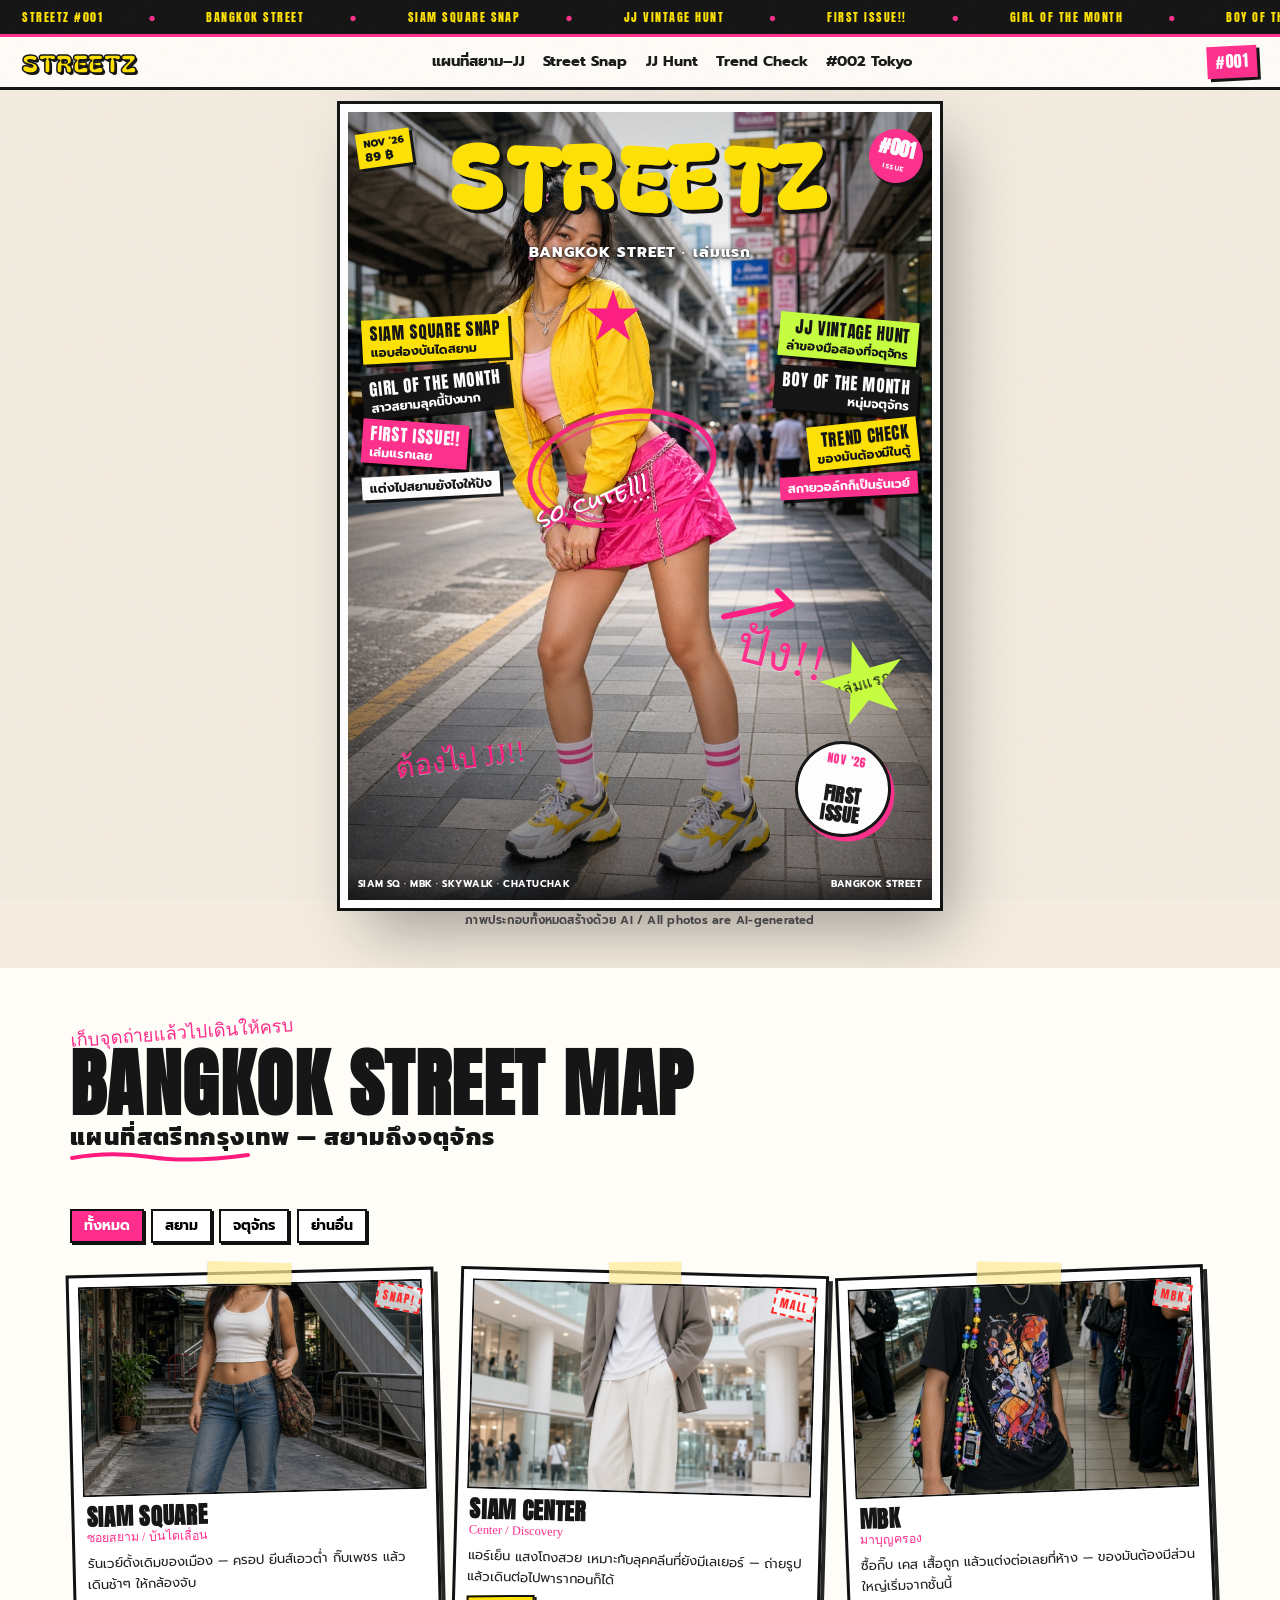
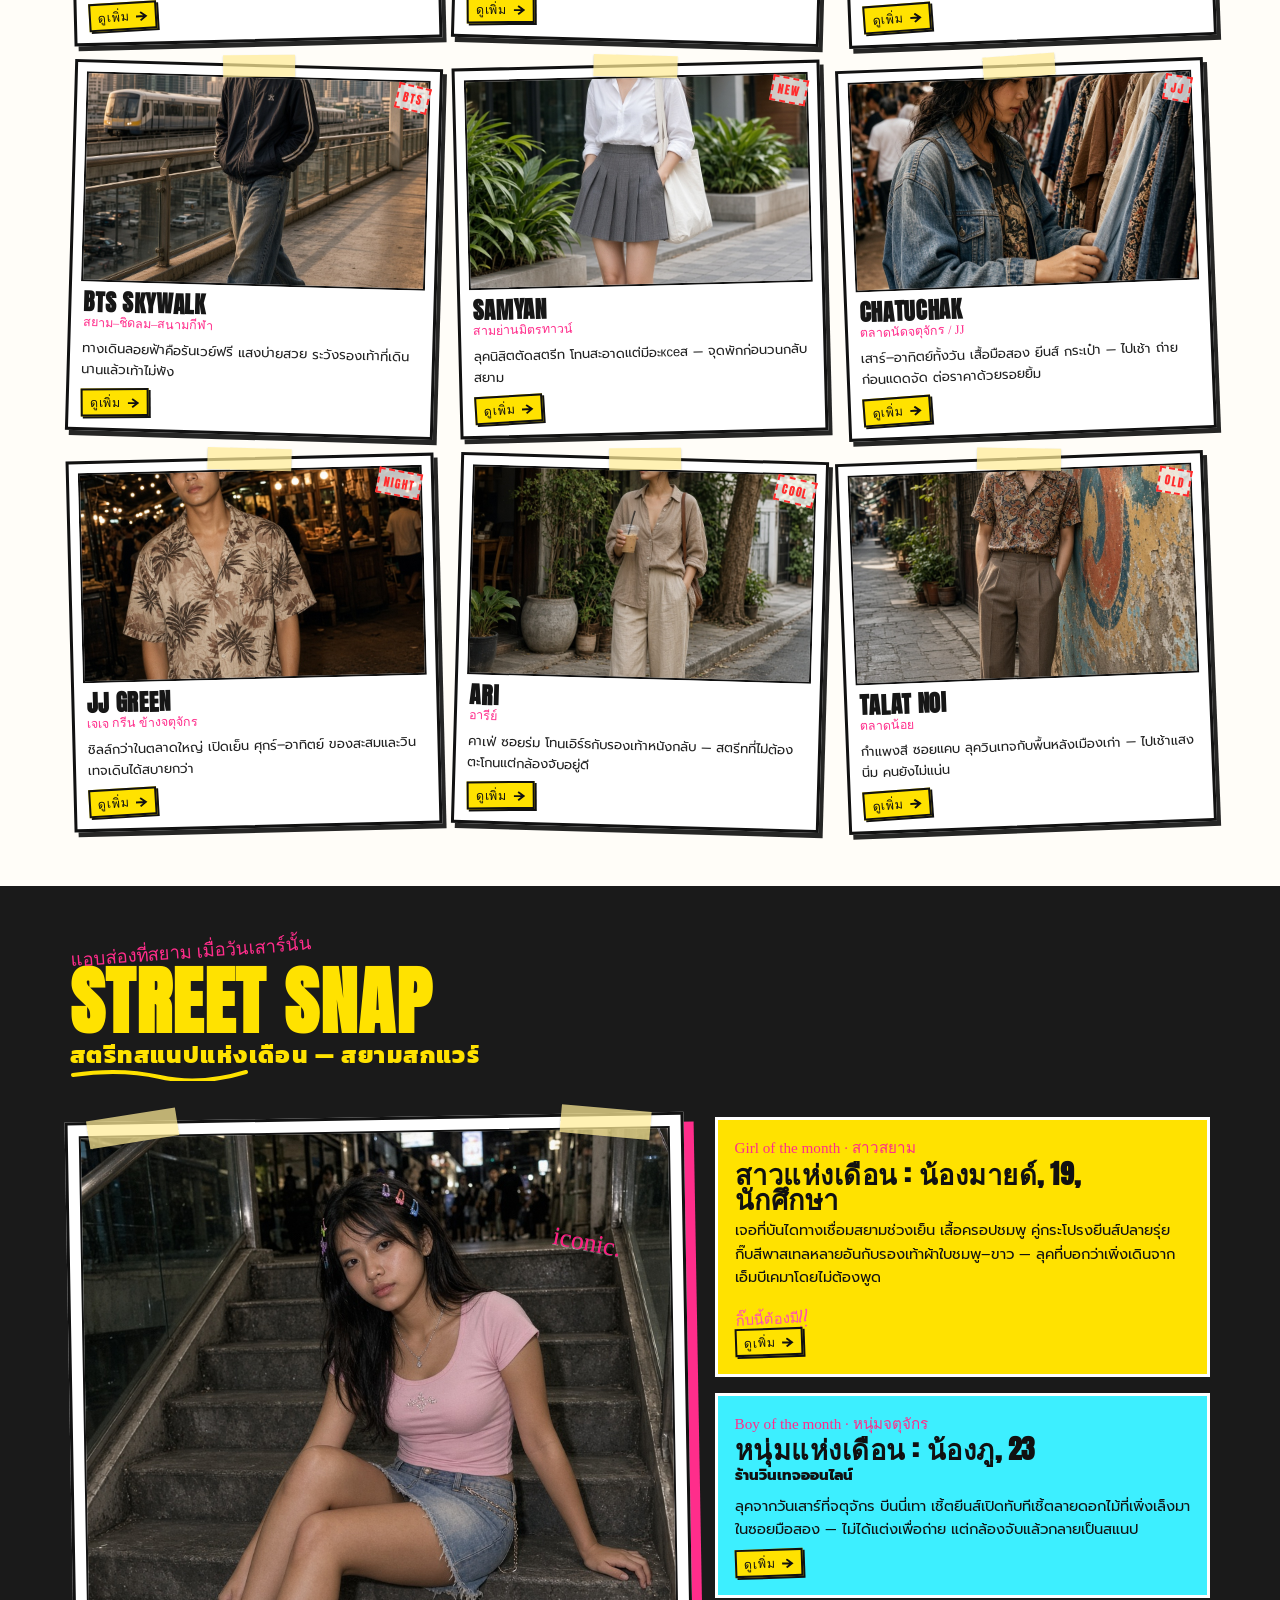
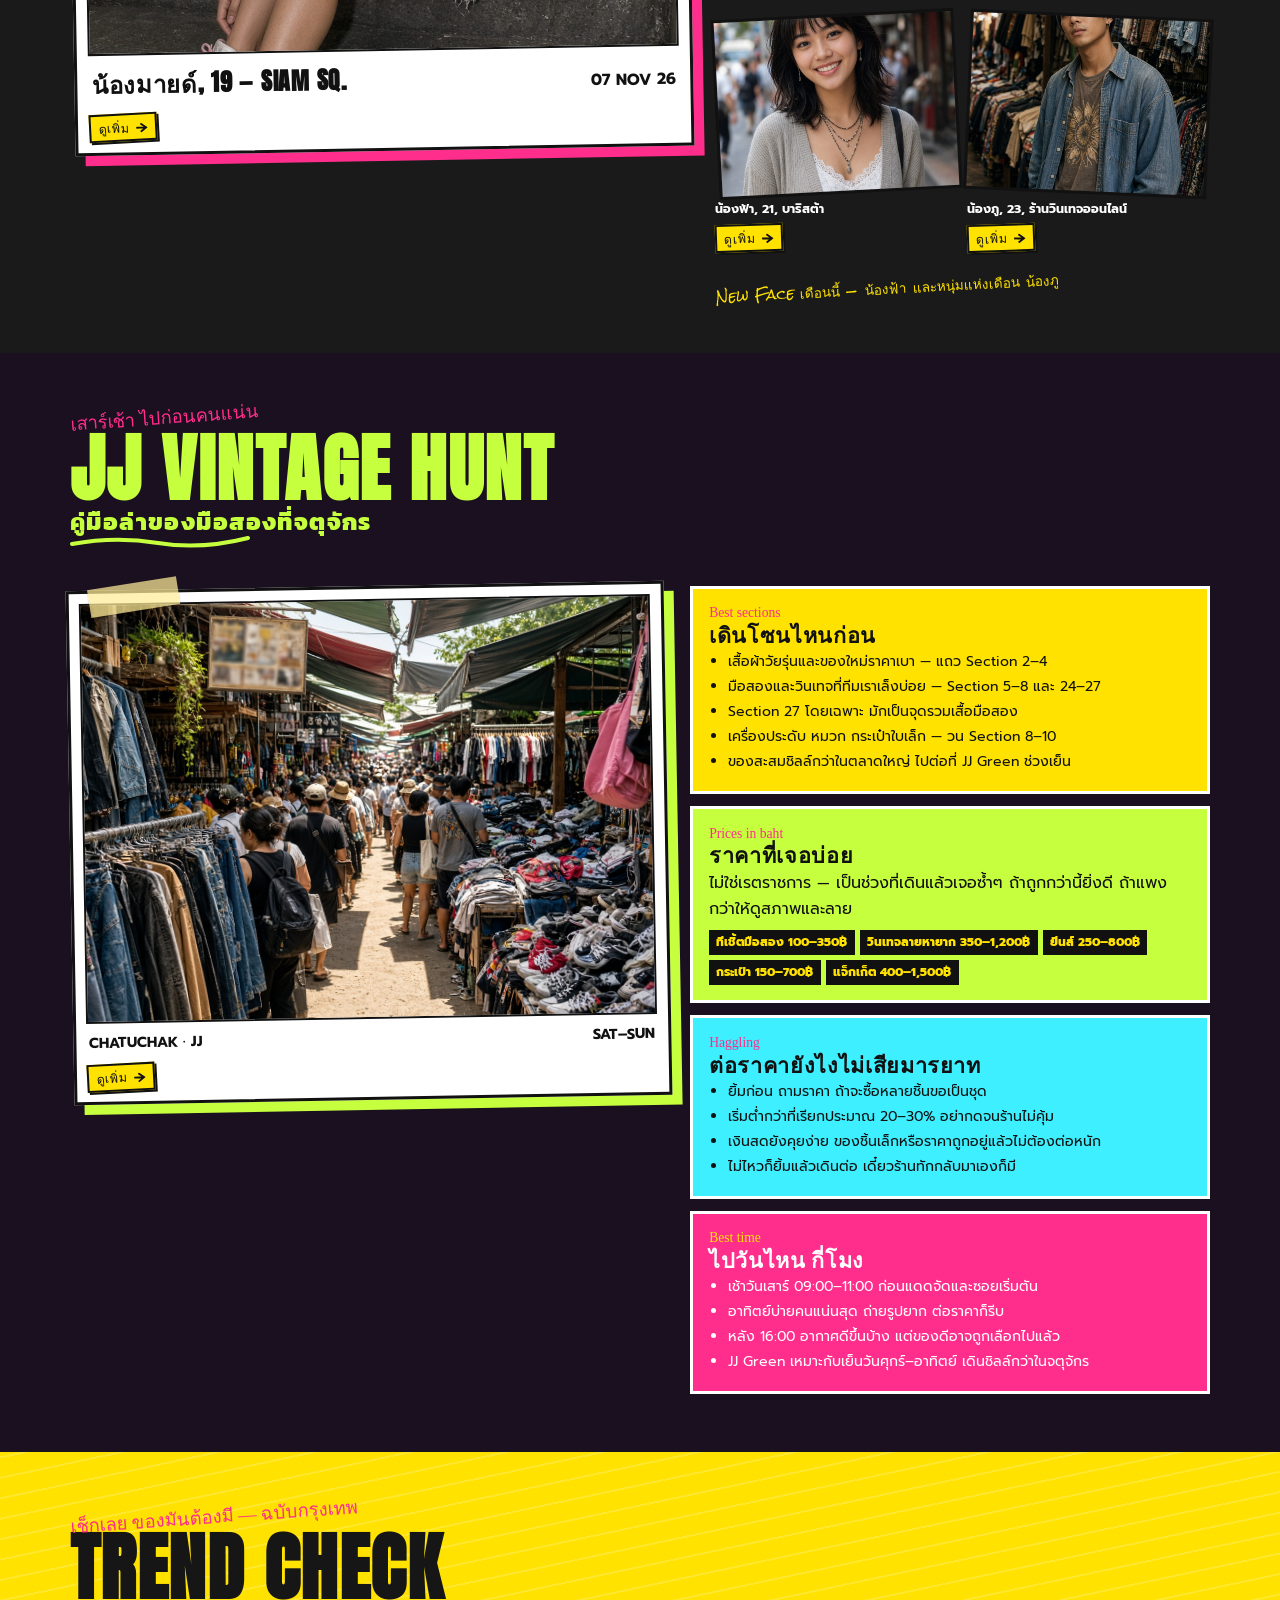
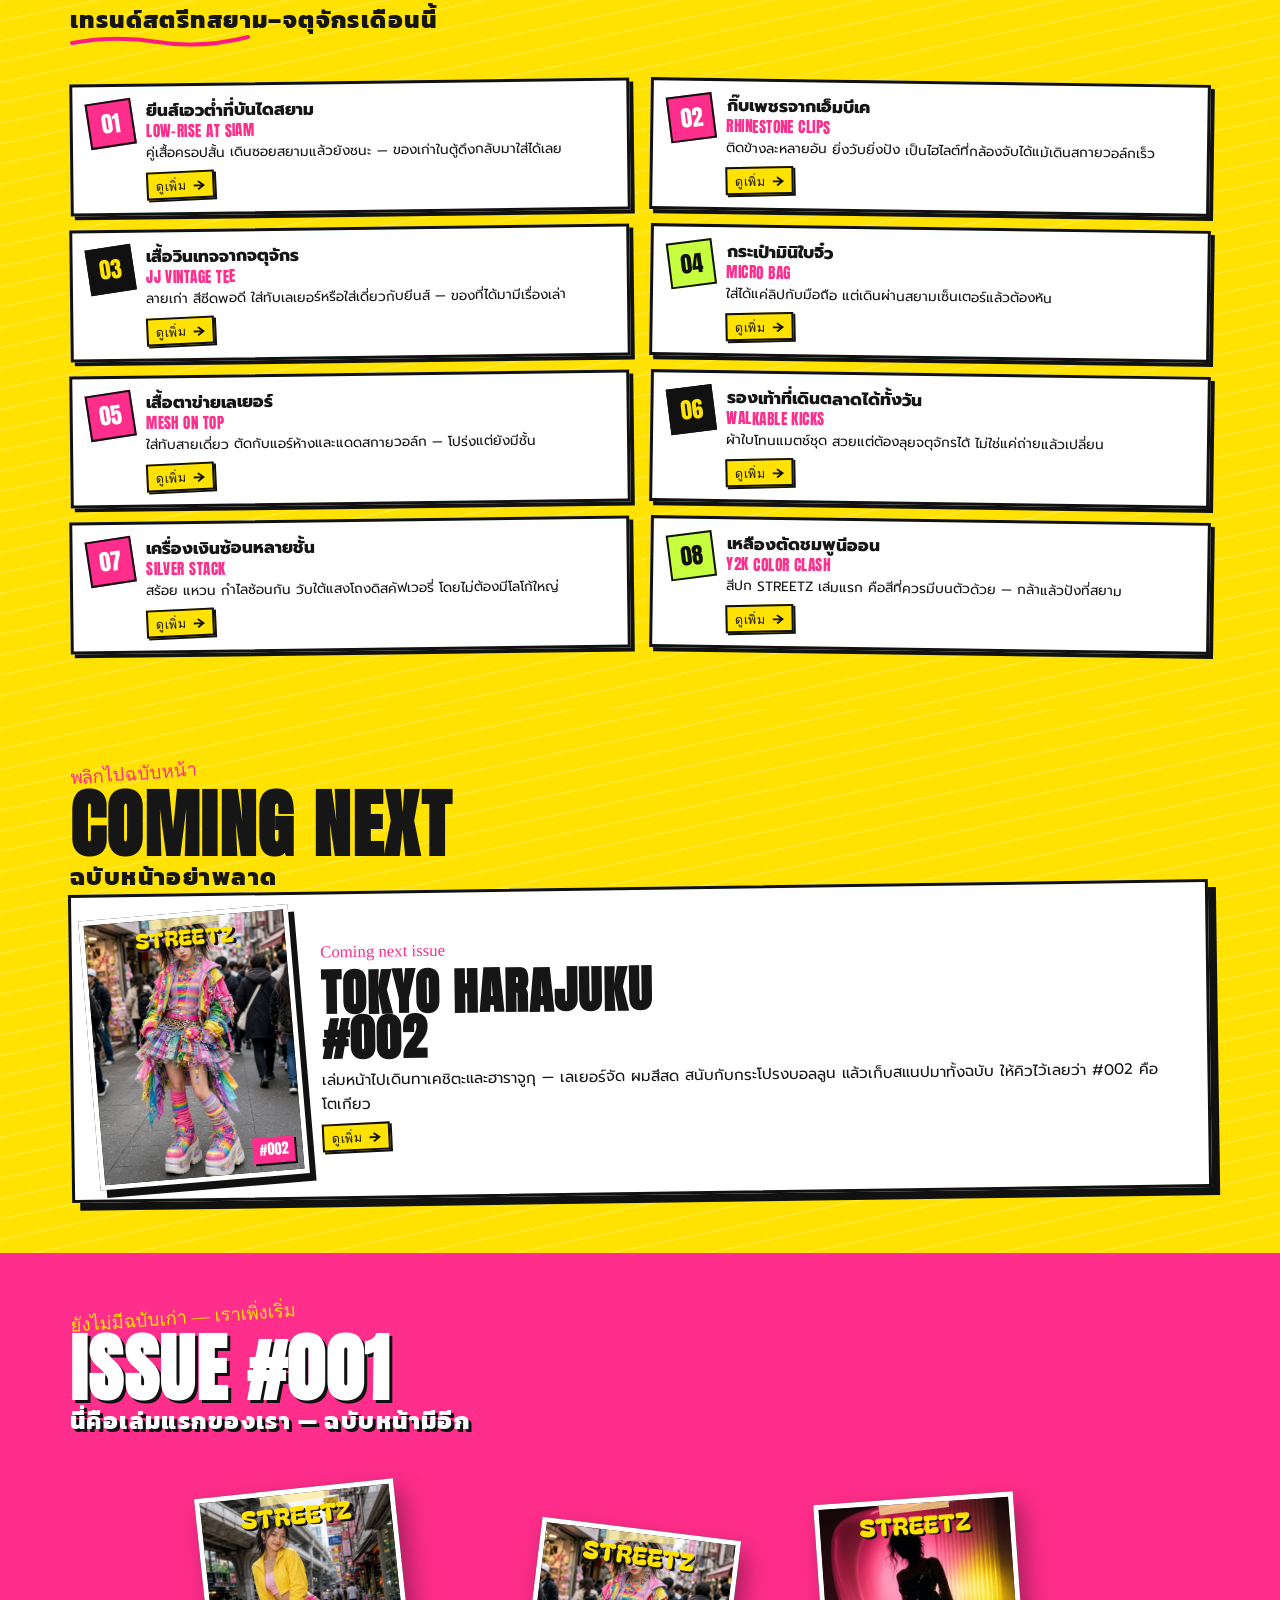
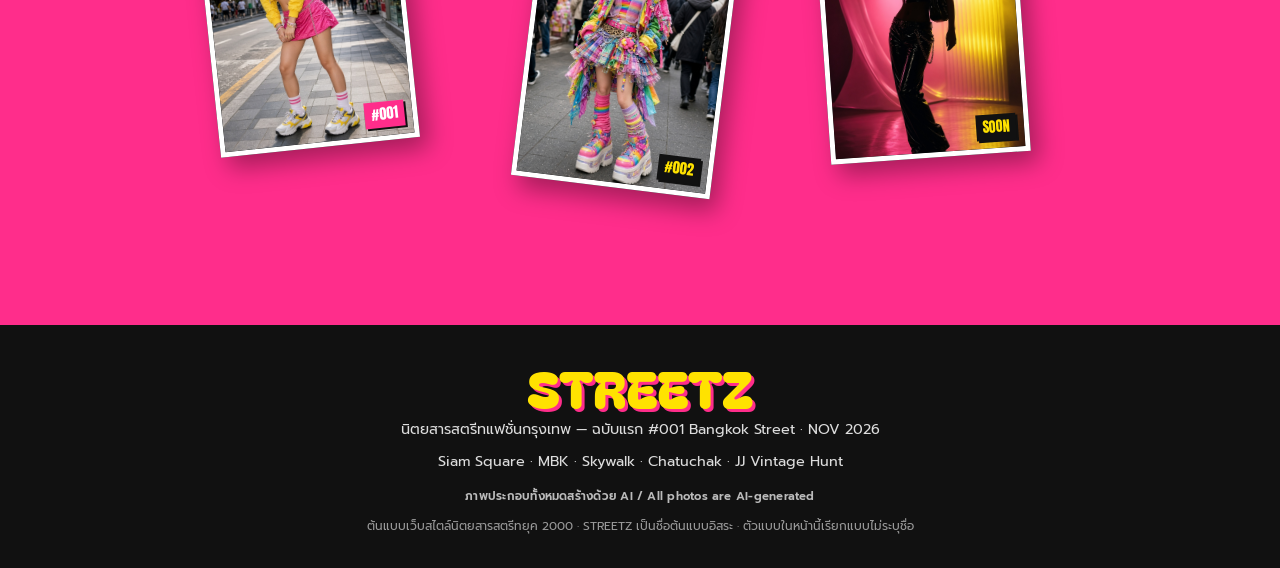
==== commit 547824aa: "Issue #001 Bangkok Street: AI photos, fictional snap names, clickable detail views" ====
--- a/index.html
+++ b/index.html
@@ -3,8 +3,8 @@
 <head>
   <meta charset="UTF-8" />
   <meta name="viewport" content="width=device-width, initial-scale=1" />
-  <title>STREETZ #061 — นิตยสารสตรีทแฟชั่นทั่วโลก</title>
-  <meta name="description" content="STREETZ นิตยสารสตรีทแฟชั่นจากทุกประเทศ — Street Snap, Girl of the Month, Trend Check, ฟีลนิตยสารยุค 2000" />
+  <title>STREETZ #001 — Bangkok Street นิตยสารสตรีทแฟชั่นกรุงเทพ</title>
+  <meta name="description" content="STREETZ #001 Bangkok Street — สยาม สกายวอล์ก จตุจักร JJ Vintage Hunt, ฟีลนิตยสารยุค 2000" />
   <link rel="preconnect" href="https://fonts.googleapis.com" />
   <link rel="preconnect" href="https://fonts.gstatic.com" crossorigin />
   <link href="https://fonts.googleapis.com/css2?family=Anton&family=Bagel+Fat+One&family=Kanit:wght@400;500;600;700;800;900&family=Lilita+One&family=Permanent+Marker&family=Prompt:ital,wght@0,300;0,400;0,500;0,600;0,700;0,800;0,900;1,400&family=Rock+Salt&display=swap" rel="stylesheet" />
@@ -498,7 +498,7 @@
 
     .city-grid {
       display: grid;
-      grid-template-columns: repeat(4, 1fr);
+      grid-template-columns: repeat(3, 1fr);
       gap: 1.35rem 1.1rem;
     }
     .city-card {
@@ -834,6 +834,153 @@
       object-fit: contain;
       border: 8px solid #fff;
       box-shadow: 0 20px 60px #000;
+    }
+
+
+    .city-grid { grid-template-columns: repeat(3, 1fr); }
+
+    /* ===== AI CREDIT ===== */
+    .ai-credit {
+      text-align: center;
+      font-size: 0.72rem;
+      font-weight: 600;
+      color: #555;
+      margin: 0.7rem auto 0;
+      max-width: 980px;
+      letter-spacing: 0.02em;
+    }
+
+    /* ===== JJ VINTAGE HUNT ===== */
+    .hunt {
+      background: #1a1020;
+      color: #fff;
+    }
+    .hunt .sec-title { color: var(--lime); }
+    .hunt-grid {
+      display: grid;
+      grid-template-columns: 1.15fr 1fr;
+      gap: 1.4rem;
+      margin-top: 0.6rem;
+      align-items: start;
+    }
+    .hunt-hero {
+      position: relative;
+      background: #fff;
+      color: #111;
+      padding: 0.65rem;
+      border: 3px solid #111;
+      box-shadow: 10px 10px 0 var(--lime);
+      transform: rotate(-1deg);
+    }
+    .hunt-hero img {
+      width: 100%;
+      height: 420px;
+      object-fit: cover;
+      border: 2px solid #111;
+    }
+    .hunt-cap {
+      display: flex;
+      justify-content: space-between;
+      padding: 0.5rem 0.15rem 0.1rem;
+      font-weight: 700;
+      font-size: 0.9rem;
+    }
+    .hunt-tips { display: grid; gap: 0.75rem; }
+    .tip {
+      background: var(--paper-2);
+      color: #111;
+      border: 3px solid #fff;
+      padding: 0.85rem 1rem 0.95rem;
+      position: relative;
+    }
+    .tip.yel { background: var(--yellow); }
+    .tip.lime { background: var(--lime); }
+    .tip.pnk { background: var(--pink); color: #fff; }
+    .tip.cyan { background: var(--cyan); }
+    .tip h3 {
+      font-family: "Anton", sans-serif;
+      font-size: 1.35rem;
+      letter-spacing: 0.03em;
+      line-height: 1;
+      margin-bottom: 0.35rem;
+    }
+    .tip .tag {
+      font-family: "Permanent Marker", cursive;
+      color: var(--pink);
+      font-size: 0.85rem;
+    }
+    .tip.pnk .tag { color: var(--yellow); }
+    .tip ul { margin: 0.25rem 0 0 1.15rem; font-size: 0.88rem; }
+    .tip li { margin: 0.15rem 0; }
+    .price-row {
+      display: flex;
+      flex-wrap: wrap;
+      gap: 0.35rem;
+      margin-top: 0.45rem;
+    }
+    .baht {
+      background: #111;
+      color: var(--yellow);
+      font-weight: 800;
+      font-size: 0.75rem;
+      padding: 0.18rem 0.45rem;
+    }
+
+    /* ===== NEXT ISSUE ===== */
+    .next {
+      background: var(--yellow);
+      background-image: repeating-linear-gradient(-12deg, transparent, transparent 18px, rgba(255,255,255,.18) 18px, rgba(255,255,255,.18) 20px);
+    }
+    .next-box {
+      display: grid;
+      grid-template-columns: 210px 1fr;
+      gap: 1.4rem;
+      align-items: center;
+      background: #fff;
+      border: 3px solid #111;
+      padding: 1rem;
+      box-shadow: 8px 8px 0 #111;
+      transform: rotate(-0.8deg);
+      position: relative;
+    }
+    .next-mini {
+      position: relative;
+      background: #111;
+      border: 5px solid #fff;
+      box-shadow: 6px 8px 0 #111;
+      transform: rotate(-4deg);
+      overflow: hidden;
+    }
+    .next-mini img {
+      width: 100%;
+      height: 260px;
+      object-fit: cover;
+      object-position: 50% 20%;
+    }
+    .next-mini .mini-top { font-size: 1.35rem; }
+    .next-box h3 {
+      font-family: "Anton", sans-serif;
+      font-size: clamp(1.8rem, 4.4vw, 3.1rem);
+      line-height: 0.9;
+      letter-spacing: 0.02em;
+    }
+    .next-box .tag {
+      font-family: "Permanent Marker", cursive;
+      color: var(--pink);
+      font-size: 1.05rem;
+      margin-bottom: 0.35rem;
+    }
+    .next-box p { margin-top: 0.45rem; font-size: 0.95rem; }
+
+    /* first-issue collage is shorter */
+    .collage.first-issue { min-height: 420px; }
+    .mini-cover.soon .mini-no { background: #111; color: var(--yellow); }
+
+    @media (max-width: 980px) {
+      .hunt-grid, .next-box { grid-template-columns: 1fr; }
+      .hunt-hero img { height: 280px; }
+      .next-mini { max-width: 220px; }
+      .collage.first-issue { min-height: 0; }
     }
 
     /* ===== RESPONSIVE ===== */
@@ -881,27 +1028,233 @@
       .cover-lines-right .cline:nth-child(n+3),
       .cover-lines-left .cline:nth-child(n+4) { display: none; }
     }
+
+    /* ===== CLICKABLE + MORE TAG ===== */
+    [data-detail] { cursor: pointer; }
+    [data-detail]:focus-visible {
+      outline: 3px solid var(--pink);
+      outline-offset: 3px;
+    }
+    .more-tag {
+      display: inline-block;
+      margin-top: 0.45rem;
+      font-family: "Anton", sans-serif;
+      font-size: 0.78rem;
+      letter-spacing: 0.06em;
+      color: #111;
+      background: var(--yellow);
+      border: 2px solid #111;
+      padding: 0.14rem 0.45rem 0.1rem;
+      box-shadow: 2px 2px 0 #111;
+      transform: rotate(-2deg);
+      text-decoration: none;
+    }
+    .more-tag:hover, .more-tag:focus-visible {
+      background: var(--pink);
+      color: #fff;
+    }
+    .snap-main[data-detail]:hover,
+    .of-month[data-detail]:hover,
+    .hunt-hero[data-detail]:hover,
+    .trend-item[data-detail]:hover,
+    .next-box[data-detail]:hover,
+    .duo-card[data-detail]:hover {
+      transform: translateY(-4px) rotate(0deg);
+      box-shadow: 8px 8px 0 var(--pink);
+      z-index: 2;
+    }
+    .duo-card {
+      display: block;
+      position: relative;
+      cursor: pointer;
+    }
+    .duo-card img {
+      width: 100%;
+      height: 180px;
+      object-fit: cover;
+      border: 3px solid #111;
+      transform: rotate(var(--r, -2deg));
+    }
+    .duo-card .who-mini {
+      font-size: 0.78rem;
+      font-weight: 700;
+      margin-top: 0.3rem;
+      color: #fff;
+    }
+    .duo-card .more-tag { margin-top: 0.3rem; }
+
+    /* ===== DETAIL MODAL ===== */
+    .detail {
+      display: none;
+      position: fixed;
+      inset: 0;
+      z-index: 9100;
+      place-items: center;
+      padding: 1rem;
+    }
+    .detail.open { display: grid; }
+    .detail-backdrop {
+      position: absolute;
+      inset: 0;
+      background: rgba(17, 17, 17, 0.72);
+    }
+    .detail-sheet {
+      position: relative;
+      z-index: 1;
+      width: min(980px, 100%);
+      max-height: min(92vh, 880px);
+      overflow: auto;
+      background: var(--paper-2);
+      color: var(--ink);
+      border: 4px solid #111;
+      box-shadow: 10px 12px 0 #111, 16px 18px 0 var(--pink);
+      padding: 1.1rem 1.1rem 1rem;
+    }
+    .detail-tape {
+      position: absolute;
+      top: -12px;
+      left: 50%;
+      width: 90px;
+      height: 24px;
+      background: var(--tape);
+      transform: translateX(-50%) rotate(-3deg);
+    }
+    .detail-sheet {
+      display: flex;
+      flex-direction: column;
+      overflow: hidden;
+    }
+    .detail-close {
+      position: absolute;
+      top: 10px;
+      right: 10px;
+      width: 44px;
+      height: 44px;
+      border: 3px solid #111;
+      background: var(--yellow);
+      display: grid;
+      place-items: center;
+      padding: 0;
+      box-shadow: 3px 3px 0 #111;
+      z-index: 3;
+    }
+    .detail-close svg { display: block; }
+    .detail-close:hover, .detail-close:focus-visible { background: var(--pink); }
+    .detail-close:hover svg line, .detail-close:focus-visible svg line { stroke: #fff; }
+    .detail-grid {
+      display: grid;
+      grid-template-columns: 1.05fr 1fr;
+      gap: 1.15rem;
+      align-items: start;
+      overflow: auto;
+      flex: 1;
+      min-height: 0;
+      padding-right: 0.15rem;
+      -webkit-overflow-scrolling: touch;
+    }
+    .detail-body { padding-right: 3rem; }
+    .of-month h3, .detail-body h2, .who-mini, .snap-cap .who { word-break: keep-all; }
+    .more-tag .arr {
+      display: inline-flex;
+      align-items: center;
+      margin-left: 0.22em;
+      vertical-align: middle;
+    }
+    .more-tag .arr svg { display: block; }
+    .detail-photo-wrap {
+      background: #fff;
+      border: 3px solid #111;
+      padding: 0.5rem;
+      box-shadow: 5px 5px 0 #111;
+      transform: rotate(-1deg);
+    }
+    .detail-photo-wrap img {
+      width: 100%;
+      height: min(62vh, 520px);
+      object-fit: cover;
+      object-position: 50% 20%;
+      border: 2px solid #111;
+      background: #ddd;
+    }
+    .detail-kicker {
+      font-family: "Permanent Marker", cursive;
+      color: var(--pink);
+      font-size: 1rem;
+      transform: rotate(-2deg);
+      display: inline-block;
+    }
+    .detail-body h2 {
+      font-family: "Anton", "Kanit", sans-serif;
+      font-size: clamp(1.7rem, 4vw, 2.7rem);
+      letter-spacing: 0.02em;
+      line-height: 0.95;
+      margin: 0.15rem 0 0.35rem;
+    }
+    .detail-meta {
+      font-weight: 800;
+      font-size: 0.95rem;
+      margin-bottom: 0.7rem;
+    }
+    .detail-html h3 {
+      font-family: "Anton", sans-serif;
+      font-size: 1.05rem;
+      letter-spacing: 0.04em;
+      color: var(--pink);
+      margin: 0.75rem 0 0.25rem;
+    }
+    .detail-html p, .detail-html li { font-size: 0.92rem; }
+    .detail-html ul { margin: 0.2rem 0 0.4rem 1.15rem; }
+    .detail-html li { margin: 0.15rem 0; }
+    .detail-sheet .ai-credit { margin-top: 0.85rem; margin-bottom: 0.35rem; text-align: left; color: #666; }
+    body.detail-open { overflow: hidden; }
+
+    @media (max-width: 720px) {
+      .detail { padding: 0; align-items: stretch; }
+      .detail-sheet {
+        width: 100%;
+        max-height: 100%;
+        height: 100%;
+        padding: 0.55rem 0.7rem 0.7rem;
+        box-shadow: none;
+        border-width: 0;
+        border-top: 4px solid #111;
+      }
+      .detail-grid { grid-template-columns: 1fr; gap: 0.55rem; }
+      .detail-body { padding-right: 0; padding-top: 0; }
+      .detail-photo-wrap { transform: none; margin-top: 0.15rem; padding: 0.35rem; }
+      .detail-photo-wrap img { height: min(24vh, 190px); }
+      .detail-body h2 { font-size: clamp(1.45rem, 7vw, 1.85rem); }
+      .detail-html p, .detail-html li { font-size: 0.86rem; line-height: 1.5; }
+      .detail-html h3 { margin: 0.5rem 0 0.12rem; font-size: 0.98rem; }
+      .detail-meta { font-size: 0.86rem; margin-bottom: 0.4rem; }
+      .detail-sheet .ai-credit { margin-top: 0.6rem; margin-bottom: 0.2rem; font-size: 0.72rem; }
+      .detail-close { top: 8px; right: 8px; }
+    }
   </style>
 </head>
 <body>
   <div class="ticker" aria-hidden="true">
     <div class="ticker-track">
-      <span>STREETZ #061</span><span class="dot">●</span>
-      <span>STREET SNAP</span><span class="dot">●</span>
+      <span>STREETZ #001</span><span class="dot">●</span>
+      <span>BANGKOK STREET</span><span class="dot">●</span>
+      <span>SIAM SQUARE SNAP</span><span class="dot">●</span>
+      <span>JJ VINTAGE HUNT</span><span class="dot">●</span>
+      <span>FIRST ISSUE!!</span><span class="dot">●</span>
       <span>GIRL OF THE MONTH</span><span class="dot">●</span>
       <span>BOY OF THE MONTH</span><span class="dot">●</span>
-      <span>NEW FACE</span><span class="dot">●</span>
       <span>TREND CHECK</span><span class="dot">●</span>
-      <span>TOKYO / SEOUL / BANGKOK / LONDON / PARIS / NY / CPH / LAGOS</span><span class="dot">●</span>
-      <span>นิตยสารสตรีทแฟชั่นทั่วโลก</span><span class="dot">●</span>
-      <span>STREETZ #061</span><span class="dot">●</span>
-      <span>STREET SNAP</span><span class="dot">●</span>
+      <span>สยาม · MBK · สกายวอล์ก · จตุจักร · อารีย์</span><span class="dot">●</span>
+      <span>เล่มแรกของเรา</span><span class="dot">●</span>
+      <span>STREETZ #001</span><span class="dot">●</span>
+      <span>BANGKOK STREET</span><span class="dot">●</span>
+      <span>SIAM SQUARE SNAP</span><span class="dot">●</span>
+      <span>JJ VINTAGE HUNT</span><span class="dot">●</span>
+      <span>FIRST ISSUE!!</span><span class="dot">●</span>
       <span>GIRL OF THE MONTH</span><span class="dot">●</span>
       <span>BOY OF THE MONTH</span><span class="dot">●</span>
-      <span>NEW FACE</span><span class="dot">●</span>
       <span>TREND CHECK</span><span class="dot">●</span>
-      <span>TOKYO / SEOUL / BANGKOK / LONDON / PARIS / NY / CPH / LAGOS</span><span class="dot">●</span>
-      <span>นิตยสารสตรีทแฟชั่นทั่วโลก</span><span class="dot">●</span>
+      <span>สยาม · MBK · สกายวอล์ก · จตุจักร · อารีย์</span><span class="dot">●</span>
+      <span>เล่มแรกของเรา</span><span class="dot">●</span>
     </div>
   </div>
 
@@ -909,20 +1262,22 @@
     <a class="nav-brand" href="#cover">STREETZ</a>
     <button class="nav-toggle" type="button" aria-label="เมนู" id="navToggle">MENU</button>
     <ul class="nav-links" id="navLinks">
-      <li><a href="#world">World Street</a></li>
+      <li><a href="#map">แผนที่สยาม–JJ</a></li>
       <li><a href="#snap">Street Snap</a></li>
+      <li><a href="#hunt">JJ Hunt</a></li>
       <li><a href="#trends">Trend Check</a></li>
-      <li><a href="#back">Back Issues</a></li>
+      <li><a href="#next">#002 Tokyo</a></li>
     </ul>
-    <div class="nav-issue">#061</div>
+    <div class="nav-issue">#001</div>
   </header>
 
   <!-- HERO COVER -->
   <section class="hero-wrap" id="cover">
-    <article class="cover" aria-label="ปกนิตยสาร STREETZ ฉบับ 061">
-      <img class="cover-photo"
-        src="https://images.unsplash.com/photo-1515886657613-9f3515b0c78f?auto=format&fit=crop&w=1200&q=80"
-        alt="สาวสตรีทลุคสีเหลืองสด ถ่ายแบบปกนิตยสาร" width="1200" height="1600" />
+    <article class="cover" aria-label="ปกนิตยสาร STREETZ ฉบับ 001 Bangkok Street">
+      <img onerror="this.onerror=null;this.src=this.dataset.fallback" class="cover-photo" id="img-cover"
+        src="images/cover.jpg"
+        data-fallback="https://images.unsplash.com/photo-1515886657613-9f3515b0c78f?auto=format&fit=crop&w=1200&q=80"
+        alt="ปก STREETZ #001 — สตรีทลุคสีเหลืองสด ธีม Bangkok Street" width="1200" height="1600" />
       <div class="cover-vignette"></div>
 
       <div class="price-tag">NOV ’26<br><em>89 ฿</em></div>
@@ -954,50 +1309,49 @@
             ><tspan rotate="-3.2 2.4 -2.1 3.2 -2.6 3.8 -3.8">STREETZ</tspan></text>
           </svg>
         </h1>
-        <p class="logo-sub">นิตยสารสตรีทแฟชั่นทั่วโลก</p>
+        <p class="logo-sub">BANGKOK STREET · เล่มแรก</p>
       </div>
 
       <div class="issue-burst" aria-hidden="true">
-        <div><strong>#061</strong><small>ISSUE</small></div>
+        <div><strong>#001</strong><small>ISSUE</small></div>
       </div>
 
       <div class="cover-lines-left">
         <div class="cline yel rot1">
-          <span class="en">STREET SNAP</span>
-          <span class="th">สตรีทสแนปทั่วโลก</span>
+          <span class="en">SIAM SQUARE SNAP</span>
+          <span class="th">แอบส่องบันไดสยาม</span>
         </div>
         <div class="cline blk rot3">
           <span class="en">GIRL OF THE MONTH</span>
           <span class="th">สาวสยามลุคนี้ปังมาก</span>
         </div>
         <div class="cline pnk rot2 sm">
-          <span class="en">HARAJUKU SPECIAL</span>
-          <span class="th">ไปโยโกะกับเราไหม?</span>
+          <span class="en">FIRST ISSUE!!</span>
+          <span class="th">เล่มแรกเลย</span>
         </div>
         <div class="cline wht rot1 sm">
-          <span class="th">ทรงผมยุคนี้ต้องเซอร์</span>
+          <span class="th">แต่งไปสยามยังไงให้ปัง</span>
         </div>
       </div>
 
       <div class="cover-lines-right">
         <div class="cline lime rot4">
-          <span class="en">NEW FACE</span>
-          <span class="th">เปิดตัวน้องใหม่</span>
+          <span class="en">JJ VINTAGE HUNT</span>
+          <span class="th">ล่าของมือสองที่จตุจักร</span>
         </div>
         <div class="cline blk rot2">
           <span class="en">BOY OF THE MONTH</span>
-          <span class="th">พี่คนนี้ที่ชิค</span>
+          <span class="th">หนุ่มจตุจักร</span>
         </div>
         <div class="cline yel rot3 sm">
           <span class="en">TREND CHECK</span>
           <span class="th">ของมันต้องมีในตู้</span>
         </div>
         <div class="cline pnk rot1 sm">
-          <span class="th">รองเท้าคู่ไหนปัง?</span>
+          <span class="th">สกายวอล์กก็เป็นรันเวย์</span>
         </div>
       </div>
 
-      <!-- marker scribbles -->
       <svg class="scribble-svg" viewBox="0 0 200 130" style="width:38%; left:28%; top:36%;" aria-hidden="true">
         <ellipse cx="100" cy="65" rx="84" ry="50" fill="none" stroke="#ff1a80" stroke-width="4.5" stroke-linecap="round" transform="rotate(-11 100 65)" opacity="0.92"/>
         <ellipse cx="103" cy="67" rx="78" ry="44" fill="none" stroke="#ff1a80" stroke-width="2.2" transform="rotate(-8 100 65)" opacity="0.55"/>
@@ -1011,136 +1365,169 @@
       </svg>
 
       <div class="scribble scr-cute">so cute!!!</div>
-      <div class="scribble scr-wow">WOW!!</div>
-      <div class="scribble scr-must">ต้องมี!!</div>
-
-      <div class="star-sticker" aria-hidden="true">HOT!!</div>
-      <div class="badge-newface"><span>THIS MONTH</span><strong>NEW<br>FACE</strong></div>
+      <div class="scribble scr-wow">ปัง!!</div>
+      <div class="scribble scr-must">ต้องไป JJ!!</div>
+
+      <div class="star-sticker" aria-hidden="true">เล่มแรก</div>
+      <div class="badge-newface"><span>NOV ’26</span><strong>FIRST<br>ISSUE</strong></div>
 
       <div class="cover-bottom-bar">
-        <span>World Street — Tokyo · Seoul · Bangkok · London</span>
-        <span>streetzine.world</span>
+        <span>Siam Sq · MBK · Skywalk · Chatuchak</span>
+        <span>Bangkok Street</span>
       </div>
     </article>
+    <p class="ai-credit">ภาพประกอบทั้งหมดสร้างด้วย AI / All photos are AI-generated</p>
   </section>
 
-  <!-- WORLD STREET / COUNTRY PICKER -->
-  <section class="section world" id="world">
+  <!-- BANGKOK STREET MAP -->
+  <section class="section world" id="map">
     <div class="wrap">
-      <div class="sec-kicker">เลือกเมือง แล้วไปเดินสตรีทด้วยกัน</div>
-      <h2 class="sec-title">WORLD STREET <span class="th">สตรีทแฟชั่นจากทุกประเทศ</span></h2>
+      <div class="sec-kicker">เก็บจุดถ่ายแล้วไปเดินให้ครบ</div>
+      <h2 class="sec-title">BANGKOK STREET MAP <span class="th">แผนที่สตรีทกรุงเทพ — สยามถึงจตุจักร</span></h2>
       <svg class="underline-scribble" viewBox="0 0 180 14" aria-hidden="true">
         <path d="M2 9 Q 40 2, 80 8 T 178 6" fill="none" stroke="#ff1a80" stroke-width="4" stroke-linecap="round"/>
       </svg>
 
-      <div class="picker" role="tablist" aria-label="เลือกเมือง">
+      <div class="picker" role="tablist" aria-label="เลือกย่าน">
         <button class="pill active" type="button" data-filter="all">ทั้งหมด</button>
-        <button class="pill" type="button" data-filter="tokyo">Tokyo</button>
-        <button class="pill" type="button" data-filter="seoul">Seoul</button>
-        <button class="pill" type="button" data-filter="bangkok">Bangkok</button>
-        <button class="pill" type="button" data-filter="london">London</button>
-        <button class="pill" type="button" data-filter="paris">Paris</button>
-        <button class="pill" type="button" data-filter="newyork">New York</button>
-        <button class="pill" type="button" data-filter="copenhagen">Copenhagen</button>
-        <button class="pill" type="button" data-filter="lagos">Lagos</button>
+        <button class="pill" type="button" data-filter="siam">สยาม</button>
+        <button class="pill" type="button" data-filter="jj">จตุจักร</button>
+        <button class="pill" type="button" data-filter="other">ย่านอื่น</button>
       </div>
 
-      <div class="feature-city" id="featureCity">
-        <img id="featImg" alt="" />
-        <div>
-          <button class="close-feat" type="button" id="closeFeat" aria-label="ปิด">×</button>
-          <div class="where" id="featWhere"></div>
-          <h3 id="featName"></h3>
-          <p id="featNotes"></p>
-        </div>
-      </div>
-
       <div class="city-grid" id="cityGrid">
-        <article class="city-card" data-city="tokyo" data-region="asia">
+        <article class="city-card" id="spot-siam-square" data-spot="siam-square" data-area="siam" data-detail="spot-siam-square" tabindex="0" role="link" aria-label="ดูรายละเอียดจุดนี้">
           <div class="tape"></div>
           <span class="stamp">SNAP!</span>
-          <img class="polaroid" src="https://images.unsplash.com/photo-1529139574466-a303027c1d8b?auto=format&fit=crop&w=800&q=80" alt="สตรีทสแนปที่ฮาราจูกุ โตเกียว" width="800" height="1000" />
+          <img onerror="this.onerror=null;this.src=this.dataset.fallback" class="polaroid" id="img-spot-siam-square"
+            src="images/spot-siam-square.jpg"
+            data-fallback="https://images.unsplash.com/photo-1524504388940-b1c1722653e1?auto=format&fit=crop&w=800&q=80"
+            alt="สตรีทสแนปซอยสยามสกแวร์" width="800" height="1000" />
           <div class="city-meta">
-            <h3>TOKYO</h3>
-            <div class="area">Harajuku / 原宿</div>
-            <p>เลเยอร์จัดเต็ม ผมสีสด ส้นเตี้ยคู่กระโปรงบอลลูน — สนับสีจัดแบบไม่กลัวผิด</p>
+            <h3>SIAM SQUARE</h3>
+            <div class="area">ซอยสยาม / บันไดเลื่อน</div>
+            <p>รันเวย์ดั้งเดิมของเมือง — ครอป ยีนส์เอวต่ำ กิ๊บเพชร แล้วเดินช้าๆ ให้กล้องจับ</p>
+            <a class="more-tag" href="#spot-siam-square">ดูเพิ่ม <span class="arr" aria-hidden="true"><svg width="12" height="10" viewBox="0 0 12 10" focusable="false"><path d="M1 5h7.2M5.2 1.4 10 5 5.2 8.6" fill="none" stroke="currentColor" stroke-width="1.85" stroke-linecap="square" stroke-linejoin="miter"/></svg></span></a>
           </div>
         </article>
 
-        <article class="city-card" data-city="seoul" data-region="asia">
+        <article class="city-card" id="spot-siam-center" data-spot="siam-center" data-area="siam" data-detail="spot-siam-center" tabindex="0" role="link" aria-label="ดูรายละเอียดจุดนี้">
           <div class="tape"></div>
-          <span class="stamp">HOT</span>
-          <img class="polaroid" src="https://images.unsplash.com/photo-1581044777550-4cfa60707c03?auto=format&fit=crop&w=800&q=80" alt="สตรีทสไตล์โซล" width="800" height="1000" />
+          <span class="stamp">MALL</span>
+          <img onerror="this.onerror=null;this.src=this.dataset.fallback" class="polaroid" id="img-spot-siam-center"
+            src="images/spot-siam-center.jpg"
+            data-fallback="https://images.unsplash.com/photo-1483985988355-763728e1935b?auto=format&fit=crop&w=800&q=80"
+            alt="ลุคเดินสยามเซ็นเตอร์และสยามดิสคัฟเวอรี่" width="800" height="1000" />
           <div class="city-meta">
-            <h3>SEOUL</h3>
-            <div class="area">Hongdae / 홍대</div>
-            <p>คลีนแต่เท่ กางเกงวอร์มตัดสตรีทแบรนด์ เครื่องประดับมินิมอล ผิวโกลว์</p>
+            <h3>SIAM CENTER</h3>
+            <div class="area">Center / Discovery</div>
+            <p>แอร์เย็น แสงโถงสวย เหมาะกับลุคคลีนที่ยังมีเลเยอร์ — ถ่ายรูปแล้วเดินต่อไปพารากอนก็ได้</p>
+            <a class="more-tag" href="#spot-siam-center">ดูเพิ่ม <span class="arr" aria-hidden="true"><svg width="12" height="10" viewBox="0 0 12 10" focusable="false"><path d="M1 5h7.2M5.2 1.4 10 5 5.2 8.6" fill="none" stroke="currentColor" stroke-width="1.85" stroke-linecap="square" stroke-linejoin="miter"/></svg></span></a>
           </div>
         </article>
 
-        <article class="city-card" data-city="bangkok" data-region="asia">
+        <article class="city-card" id="spot-mbk" data-spot="mbk" data-area="siam" data-detail="spot-mbk" tabindex="0" role="link" aria-label="ดูรายละเอียดจุดนี้">
           <div class="tape"></div>
-          <span class="stamp">SIAM</span>
-          <img class="polaroid" src="https://images.unsplash.com/photo-1513379733131-47fc74b45fc7?auto=format&fit=crop&w=800&q=80" alt="สตรีทแฟชั่นสยาม กรุงเทพ" width="800" height="1000" />
+          <span class="stamp">MBK</span>
+          <img onerror="this.onerror=null;this.src=this.dataset.fallback" class="polaroid" id="img-spot-mbk"
+            src="images/spot-mbk.jpg"
+            data-fallback="https://images.unsplash.com/photo-1513379733131-47fc74b45fc7?auto=format&fit=crop&w=800&q=80"
+            alt="สตรีทแฟชั่นแถวเอ็มบีเค" width="800" height="1000" />
           <div class="city-meta">
-            <h3>BANGKOK</h3>
-            <div class="area">สยาม / MBK</div>
-            <p>ช้อปสยามแบบเดิมๆ ที่ใหม่เสมอ — เสื้อครอป ยีนส์เอวต่ำ รองเท้าผ้าใบสก๊อย</p>
+            <h3>MBK</h3>
+            <div class="area">มาบุญครอง</div>
+            <p>ซื้อกิ๊บ เคส เสื้อถูก แล้วแต่งต่อเลยที่ห้าง — ของมันต้องมีส่วนใหญ่เริ่มจากชั้นนี้</p>
+            <a class="more-tag" href="#spot-mbk">ดูเพิ่ม <span class="arr" aria-hidden="true"><svg width="12" height="10" viewBox="0 0 12 10" focusable="false"><path d="M1 5h7.2M5.2 1.4 10 5 5.2 8.6" fill="none" stroke="currentColor" stroke-width="1.85" stroke-linecap="square" stroke-linejoin="miter"/></svg></span></a>
           </div>
         </article>
 
-        <article class="city-card" data-city="london" data-region="europe">
+        <article class="city-card" id="spot-skywalk" data-spot="skywalk" data-area="siam" data-detail="spot-skywalk" tabindex="0" role="link" aria-label="ดูรายละเอียดจุดนี้">
           <div class="tape"></div>
-          <span class="stamp">UK</span>
-          <img class="polaroid" src="https://images.unsplash.com/photo-1552374196-1ab2a1c593e8?auto=format&fit=crop&w=800&q=80" alt="สตรีทสไตล์ลอนดอน" width="800" height="1000" />
+          <span class="stamp">BTS</span>
+          <img onerror="this.onerror=null;this.src=this.dataset.fallback" class="polaroid" id="img-spot-skywalk"
+            src="images/spot-skywalk.jpg"
+            data-fallback="https://images.unsplash.com/photo-1488161628813-04466f872be2?auto=format&fit=crop&w=800&q=80"
+            alt="สตรีทสแนปบนสกายวอล์กบีทีเอสสยาม" width="800" height="1000" />
           <div class="city-meta">
-            <h3>LONDON</h3>
-            <div class="area">Shoreditch</div>
-            <p>มาร์เทนส์ แจ็กเก็ตหนัง ลายสก๊อต กับวินเทจตลาดพอร์โตเบลโลที่ยังชนะ</p>
+            <h3>BTS SKYWALK</h3>
+            <div class="area">สยาม–ชิดลม–สนามกีฬา</div>
+            <p>ทางเดินลอยฟ้าคือรันเวย์ฟรี แสงบ่ายสวย ระวังรองเท้าที่เดินนานแล้วเท้าไม่พัง</p>
+            <a class="more-tag" href="#spot-skywalk">ดูเพิ่ม <span class="arr" aria-hidden="true"><svg width="12" height="10" viewBox="0 0 12 10" focusable="false"><path d="M1 5h7.2M5.2 1.4 10 5 5.2 8.6" fill="none" stroke="currentColor" stroke-width="1.85" stroke-linecap="square" stroke-linejoin="miter"/></svg></span></a>
           </div>
         </article>
 
-        <article class="city-card" data-city="paris" data-region="europe">
+        <article class="city-card" id="spot-samyan" data-spot="samyan" data-area="siam" data-detail="spot-samyan" tabindex="0" role="link" aria-label="ดูรายละเอียดจุดนี้">
           <div class="tape"></div>
-          <span class="stamp">CHIC</span>
-          <img class="polaroid" src="https://images.unsplash.com/photo-1496747611176-843222e1e57c?auto=format&fit=crop&w=800&q=80" alt="แฟชั่นริมถนนปารีส" width="800" height="1000" />
+          <span class="stamp">NEW</span>
+          <img onerror="this.onerror=null;this.src=this.dataset.fallback" class="polaroid" id="img-spot-samyan"
+            src="images/spot-samyan.jpg"
+            data-fallback="https://images.unsplash.com/photo-1531746020798-e6953c6e8e04?auto=format&fit=crop&w=800&q=80"
+            alt="สตรีทสไตล์สามย่านมิตรทาวน์" width="800" height="1000" />
           <div class="city-meta">
-            <h3>PARIS</h3>
-            <div class="area">Le Marais</div>
-            <p>เสื้อคลุมยาว กาแฟริมทาง โทนนู้ดตัดรองเท้าแดง — ดูไม่ได้ตั้งใจ แต่ปัง</p>
+            <h3>SAMYAN</h3>
+            <div class="area">สามย่านมิตรทาวน์</div>
+            <p>ลุคนิสิตตัดสตรีท โทนสะอาดแต่มีอะксеส — จุดพักก่อนวนกลับสยาม</p>
+            <a class="more-tag" href="#spot-samyan">ดูเพิ่ม <span class="arr" aria-hidden="true"><svg width="12" height="10" viewBox="0 0 12 10" focusable="false"><path d="M1 5h7.2M5.2 1.4 10 5 5.2 8.6" fill="none" stroke="currentColor" stroke-width="1.85" stroke-linecap="square" stroke-linejoin="miter"/></svg></span></a>
           </div>
         </article>
 
-        <article class="city-card" data-city="newyork" data-region="americas">
+        <article class="city-card" id="spot-chatuchak" data-spot="chatuchak" data-area="jj" data-detail="spot-chatuchak" tabindex="0" role="link" aria-label="ดูรายละเอียดจุดนี้">
           <div class="tape"></div>
-          <span class="stamp">NYC</span>
-          <img class="polaroid" src="https://images.unsplash.com/photo-1488161628813-04466f872be2?auto=format&fit=crop&w=800&q=80" alt="สตรีทสไตล์นิวยอร์ก" width="800" height="1000" />
+          <span class="stamp">JJ</span>
+          <img onerror="this.onerror=null;this.src=this.dataset.fallback" class="polaroid" id="img-spot-chatuchak"
+            src="images/spot-chatuchak.jpg"
+            data-fallback="https://images.unsplash.com/photo-1558171813-4c088753af8f?auto=format&fit=crop&w=800&q=80"
+            alt="ล่าวินเทจที่ตลาดนัดจตุจักร" width="800" height="1000" />
           <div class="city-meta">
-            <h3>NEW YORK</h3>
-            <div class="area">SoHo / Downtown</div>
-            <p>ฮู๊ดโอเวอร์ไซส์ หมวกแก๊ป สตรีทยอร์กแบบเดินไปทำงานแต่หน้าปกได้</p>
+            <h3>CHATUCHAK</h3>
+            <div class="area">ตลาดนัดจตุจักร / JJ</div>
+            <p>เสาร์–อาทิตย์ทั้งวัน เสื้อมือสอง ยีนส์ กระเป๋า — ไปเช้า ถ่ายก่อนแดดจัด ต่อราคาด้วยรอยยิ้ม</p>
+            <a class="more-tag" href="#spot-chatuchak">ดูเพิ่ม <span class="arr" aria-hidden="true"><svg width="12" height="10" viewBox="0 0 12 10" focusable="false"><path d="M1 5h7.2M5.2 1.4 10 5 5.2 8.6" fill="none" stroke="currentColor" stroke-width="1.85" stroke-linecap="square" stroke-linejoin="miter"/></svg></span></a>
           </div>
         </article>
 
-        <article class="city-card" data-city="copenhagen" data-region="europe">
+        <article class="city-card" id="spot-jj-green" data-spot="jj-green" data-area="jj" data-detail="spot-jj-green" tabindex="0" role="link" aria-label="ดูรายละเอียดจุดนี้">
+          <div class="tape"></div>
+          <span class="stamp">NIGHT</span>
+          <img onerror="this.onerror=null;this.src=this.dataset.fallback" class="polaroid" id="img-spot-jj-green"
+            src="images/spot-jj-green.jpg"
+            data-fallback="https://images.unsplash.com/photo-1509631179647-0177331693ae?auto=format&fit=crop&w=800&q=80"
+            alt="บรรยากาศวินเทจที่ JJ Green" width="800" height="1000" />
+          <div class="city-meta">
+            <h3>JJ GREEN</h3>
+            <div class="area">เจเจ กรีน ข้างจตุจักร</div>
+            <p>ชิลล์กว่าในตลาดใหญ่ เปิดเย็น ศุกร์–อาทิตย์ ของสะสมและวินเทจเดินได้สบายกว่า</p>
+            <a class="more-tag" href="#spot-jj-green">ดูเพิ่ม <span class="arr" aria-hidden="true"><svg width="12" height="10" viewBox="0 0 12 10" focusable="false"><path d="M1 5h7.2M5.2 1.4 10 5 5.2 8.6" fill="none" stroke="currentColor" stroke-width="1.85" stroke-linecap="square" stroke-linejoin="miter"/></svg></span></a>
+          </div>
+        </article>
+
+        <article class="city-card" id="spot-ari" data-spot="ari" data-area="other" data-detail="spot-ari" tabindex="0" role="link" aria-label="ดูรายละเอียดจุดนี้">
           <div class="tape"></div>
           <span class="stamp">COOL</span>
-          <img class="polaroid" src="https://images.unsplash.com/photo-1509631179647-0177331693ae?auto=format&fit=crop&w=800&q=80" alt="สตรีทสไตล์โคเปนเฮเกน" width="800" height="1000" />
+          <img onerror="this.onerror=null;this.src=this.dataset.fallback" class="polaroid" id="img-spot-ari"
+            src="images/spot-ari.jpg"
+            data-fallback="https://images.unsplash.com/photo-1552374196-1ab2a1c593e8?auto=format&fit=crop&w=800&q=80"
+            alt="สตรีทสไตล์ย่านอารีย์" width="800" height="1000" />
           <div class="city-meta">
-            <h3>COPENHAGEN</h3>
-            <div class="area">Nørrebro</div>
-            <p>สคานดิสตรีท เสื้อไหมพรม โทนเอิร์ธ จักรยานคู่รองเท้า — เรียบแต่มีเลเยอร์</p>
+            <h3>ARI</h3>
+            <div class="area">อารีย์</div>
+            <p>คาเฟ่ ซอยร่ม โทนเอิร์ธกับรองเท้าหนังกลับ — สตรีทที่ไม่ต้องตะโกนแต่กล้องจับอยู่ดี</p>
+            <a class="more-tag" href="#spot-ari">ดูเพิ่ม <span class="arr" aria-hidden="true"><svg width="12" height="10" viewBox="0 0 12 10" focusable="false"><path d="M1 5h7.2M5.2 1.4 10 5 5.2 8.6" fill="none" stroke="currentColor" stroke-width="1.85" stroke-linecap="square" stroke-linejoin="miter"/></svg></span></a>
           </div>
         </article>
 
-        <article class="city-card" data-city="lagos" data-region="africa">
+        <article class="city-card" id="spot-talat-noi" data-spot="talat-noi" data-area="other" data-detail="spot-talat-noi" tabindex="0" role="link" aria-label="ดูรายละเอียดจุดนี้">
           <div class="tape"></div>
-          <span class="stamp">VIBE</span>
-          <img class="polaroid" src="https://images.unsplash.com/photo-1522556189639-b150ed9c4330?auto=format&fit=crop&w=800&q=80" alt="สตรีทสไตล์เลกอส" width="800" height="1000" />
+          <span class="stamp">OLD</span>
+          <img onerror="this.onerror=null;this.src=this.dataset.fallback" class="polaroid" id="img-spot-talat-noi"
+            src="images/spot-talat-noi.jpg"
+            data-fallback="https://images.unsplash.com/photo-1503342217505-b0a15ec3261c?auto=format&fit=crop&w=800&q=80"
+            alt="สตรีทสไตล์ตลาดน้อย" width="800" height="1000" />
           <div class="city-meta">
-            <h3>LAGOS</h3>
-            <div class="area">Victoria Island</div>
-            <p>สีจัดลายแอนคาราตัดสตรีทแวร์ เครื่องประดับใหญ่สะดุดตา สีสันไม่เคยเบา</p>
+            <h3>TALAT NOI</h3>
+            <div class="area">ตลาดน้อย</div>
+            <p>กำแพงสี ซอยแคบ ลุควินเทจกับพื้นหลังเมืองเก่า — ไปเช้าแสงนิ่ม คนยังไม่แน่น</p>
+            <a class="more-tag" href="#spot-talat-noi">ดูเพิ่ม <span class="arr" aria-hidden="true"><svg width="12" height="10" viewBox="0 0 12 10" focusable="false"><path d="M1 5h7.2M5.2 1.4 10 5 5.2 8.6" fill="none" stroke="currentColor" stroke-width="1.85" stroke-linecap="square" stroke-linejoin="miter"/></svg></span></a>
           </div>
         </article>
       </div>
@@ -1151,177 +1538,276 @@
   <section class="section snap" id="snap">
     <div class="wrap">
       <div class="sec-kicker">แอบส่องที่สยาม เมื่อวันเสาร์นั้น</div>
-      <h2 class="sec-title">STREET SNAP <span class="th">สตรีทสแนปแห่งเดือน</span></h2>
+      <h2 class="sec-title">STREET SNAP <span class="th">สตรีทสแนปแห่งเดือน — สยามสกแวร์</span></h2>
       <svg class="underline-scribble" viewBox="0 0 180 14" aria-hidden="true">
         <path d="M3 8 Q 50 1, 90 10 T 176 5" fill="none" stroke="#ffe200" stroke-width="4" stroke-linecap="round"/>
       </svg>
 
       <div class="snap-grid">
-        <div class="snap-main">
+        <div class="snap-main" id="snap-main" data-detail="snap-main" tabindex="0" role="link" aria-label="ดูรายละเอียด น้องมายด์">
           <div class="corner-tape tl"></div>
           <div class="corner-tape tr"></div>
-          <img src="https://images.unsplash.com/photo-1524504388940-b1c1722653e1?auto=format&fit=crop&w=1000&q=80" alt="แพร สาวแห่งเดือน ในลุคสีเหลืองนอกสยามสกแวร์" width="1000" height="1300" />
+          <img onerror="this.onerror=null;this.src=this.dataset.fallback" id="img-snap-main"
+            src="images/snap-main.jpg"
+            data-fallback="https://images.unsplash.com/photo-1524504388940-b1c1722653e1?auto=format&fit=crop&w=1000&q=80"
+            alt="น้องมายด์ นักศึกษา 19 ปี ที่บันไดสยามสกแวร์ ลุคสาวแห่งเดือน" width="1000" height="1300" />
           <div class="scribble" style="position:absolute;top:18%;right:10%;font-size:1.6rem;transform:rotate(12deg);color:#ff1a80;">iconic.</div>
           <div class="snap-cap">
-            <span class="who">แพร — SIAM SQ.</span>
-            <span>12 NOV 26</span>
-          </div>
+            <span class="who">น้องมายด์, 19 — SIAM SQ.</span>
+            <span>07 NOV 26</span>
+          </div>
+          <a class="more-tag" href="#snap-main">ดูเพิ่ม <span class="arr" aria-hidden="true"><svg width="12" height="10" viewBox="0 0 12 10" focusable="false"><path d="M1 5h7.2M5.2 1.4 10 5 5.2 8.6" fill="none" stroke="currentColor" stroke-width="1.85" stroke-linecap="square" stroke-linejoin="miter"/></svg></span></a>
         </div>
 
         <div class="snap-side">
-          <div class="of-month girl">
-            <div class="tag">Girl of the month</div>
-            <h3>สาวแห่งเดือน : แพร</h3>
-            <p>เจอแพรที่บันไดสยาม ใส่เสื้อเหลืองฉูดกับยีนส์เอวต่ำ คาดเข็มขัดเงิน — ฟีลนิตยสารยุค 2000 แบบไม่ตั้งใจ บอกว่าเช้านี้เพิ่งซื้อกิ๊บเพชรมาจากเอ็มบีเค</p>
-            <p class="note-hand">ต้องมีกิ๊บอันนี้!!</p>
-          </div>
-
-          <div class="of-month boy">
-            <div class="tag">Boy of the month</div>
-            <h3>หนุ่มแห่งเดือน : ภีม</h3>
-            <p>ภีมจากทองหล่อ ลุคเบจ-น้ำตาลเรียบแต่ตัดทรงเป๊ะ แจ็กเก็ตบางกับรองเท้าหนังกลับ — สตรีทแบบผู้ใหญ่ยังชิคอยู่</p>
+          <div class="of-month girl" id="snap-mind-card" data-detail="snap-main" tabindex="0" role="link" aria-label="ดูรายละเอียด น้องมายด์">
+            <div class="tag">Girl of the month · สาวสยาม</div>
+            <h3>สาวแห่งเดือน : น้องมายด์, 19, นักศึกษา</h3>
+            <p>เจอที่บันไดทางเชื่อมสยามช่วงเย็น เสื้อครอปชมพู คู่กระโปรงยีนส์ปลายรุ่ย กิ๊บสีพาสเทลหลายอันกับรองเท้าผ้าใบชมพู–ขาว — ลุคที่บอกว่าเพิ่งเดินจากเอ็มบีเคมาโดยไม่ต้องพูด</p>
+            <p class="note-hand">กิ๊บนี้ต้องมี!!</p>
+            <a class="more-tag" href="#snap-main">ดูเพิ่ม <span class="arr" aria-hidden="true"><svg width="12" height="10" viewBox="0 0 12 10" focusable="false"><path d="M1 5h7.2M5.2 1.4 10 5 5.2 8.6" fill="none" stroke="currentColor" stroke-width="1.85" stroke-linecap="square" stroke-linejoin="miter"/></svg></span></a>
+          </div>
+
+          <div class="of-month boy" id="snap-phu-card" data-detail="snap-phu" tabindex="0" role="link" aria-label="ดูรายละเอียด น้องภู">
+            <div class="tag">Boy of the month · หนุ่มจตุจักร</div>
+            <h3>หนุ่มแห่งเดือน : น้องภู, 23</h3>
+            <p style="font-weight:800;margin:0.1rem 0 0.35rem;">ร้านวินเทจออนไลน์</p>
+            <p>ลุคจากวันเสาร์ที่จตุจักร บีนนี่เทา เชิ้ตยีนส์เปิดทับทีเชิ้ตลายดอกไม้ที่เพิ่งเล็งมาในซอยมือสอง — ไม่ได้แต่งเพื่อถ่าย แต่กล้องจับแล้วกลายเป็นสแนป</p>
+            <a class="more-tag" href="#snap-phu">ดูเพิ่ม <span class="arr" aria-hidden="true"><svg width="12" height="10" viewBox="0 0 12 10" focusable="false"><path d="M1 5h7.2M5.2 1.4 10 5 5.2 8.6" fill="none" stroke="currentColor" stroke-width="1.85" stroke-linecap="square" stroke-linejoin="miter"/></svg></span></a>
           </div>
 
           <div class="duo">
-            <img src="https://images.unsplash.com/photo-1531746020798-e6953c6e8e04?auto=format&fit=crop&w=700&q=80" alt="พอร์เทรตสาวสตรีท โทนอ่อน" style="--r:-3deg" width="700" height="900" />
-            <img src="https://images.unsplash.com/photo-1552374196-1ab2a1c593e8?auto=format&fit=crop&w=700&q=80" alt="พอร์เทรตหนุ่มสตรีทลุคเบจ" style="--r:2.5deg" width="700" height="900" />
-          </div>
-          <p class="note-hand" style="color:#ffe200;">New Face เดือนนี้มี 2 คนเลย!</p>
+            <div class="duo-card" data-detail="snap-fah" tabindex="0" role="link" aria-label="ดูรายละเอียด น้องฟ้า">
+              <img onerror="this.onerror=null;this.src=this.dataset.fallback" id="img-snap-a"
+                src="images/snap-a.jpg"
+                data-fallback="https://images.unsplash.com/photo-1531746020798-e6953c6e8e04?auto=format&fit=crop&w=700&q=80"
+                alt="พอร์เทรต น้องฟ้า, 21, บาริสต้า" style="--r:-3deg" width="700" height="900" />
+              <div class="who-mini">น้องฟ้า, 21, บาริสต้า</div>
+              <a class="more-tag" href="#snap-fah">ดูเพิ่ม <span class="arr" aria-hidden="true"><svg width="12" height="10" viewBox="0 0 12 10" focusable="false"><path d="M1 5h7.2M5.2 1.4 10 5 5.2 8.6" fill="none" stroke="currentColor" stroke-width="1.85" stroke-linecap="square" stroke-linejoin="miter"/></svg></span></a>
+            </div>
+            <div class="duo-card" data-detail="snap-phu" tabindex="0" role="link" aria-label="ดูรายละเอียด น้องภู">
+              <img onerror="this.onerror=null;this.src=this.dataset.fallback" id="img-snap-b"
+                src="images/snap-b.jpg"
+                data-fallback="https://images.unsplash.com/photo-1552374196-1ab2a1c593e8?auto=format&fit=crop&w=700&q=80"
+                alt="พอร์เทรต น้องภู, 23, ร้านวินเทจออนไลน์" style="--r:2.5deg" width="700" height="900" />
+              <div class="who-mini">น้องภู, 23, ร้านวินเทจออนไลน์</div>
+              <a class="more-tag" href="#snap-phu">ดูเพิ่ม <span class="arr" aria-hidden="true"><svg width="12" height="10" viewBox="0 0 12 10" focusable="false"><path d="M1 5h7.2M5.2 1.4 10 5 5.2 8.6" fill="none" stroke="currentColor" stroke-width="1.85" stroke-linecap="square" stroke-linejoin="miter"/></svg></span></a>
+            </div>
+          </div>
+          <p class="note-hand" style="color:#ffe200;">New Face เดือนนี้ — น้องฟ้า และหนุ่มแห่งเดือน น้องภู</p>
         </div>
       </div>
     </div>
   </section>
 
+  <!-- JJ VINTAGE HUNT -->
+  <section class="section hunt" id="hunt">
+    <div class="wrap">
+      <div class="sec-kicker">เสาร์เช้า ไปก่อนคนแน่น</div>
+      <h2 class="sec-title">JJ VINTAGE HUNT <span class="th">คู่มือล่าของมือสองที่จตุจักร</span></h2>
+      <svg class="underline-scribble" viewBox="0 0 180 14" aria-hidden="true">
+        <path d="M2 10 Q 45 2, 88 9 T 178 4" fill="none" stroke="#c6ff3d" stroke-width="4" stroke-linecap="round"/>
+      </svg>
+
+      <div class="hunt-grid">
+        <div class="hunt-hero" id="hunt-guide" data-detail="hunt-guide" tabindex="0" role="link" aria-label="ดูคู่มือ JJ Vintage Hunt">
+          <div class="corner-tape tl"></div>
+          <img onerror="this.onerror=null;this.src=this.dataset.fallback" id="img-hunt-hero"
+            src="images/hunt-hero.jpg"
+            data-fallback="https://images.unsplash.com/photo-1558171813-4c088753af8f?auto=format&fit=crop&w=1200&q=80"
+            alt="บรรยากาศเดินล่าวินเทจในตลาดนัดจตุจักร" width="1200" height="800" />
+          <div class="hunt-cap">
+            <span>CHATUCHAK · JJ</span>
+            <span>SAT–SUN</span>
+          </div>
+          <a class="more-tag" href="#hunt-guide">ดูเพิ่ม <span class="arr" aria-hidden="true"><svg width="12" height="10" viewBox="0 0 12 10" focusable="false"><path d="M1 5h7.2M5.2 1.4 10 5 5.2 8.6" fill="none" stroke="currentColor" stroke-width="1.85" stroke-linecap="square" stroke-linejoin="miter"/></svg></span></a>
+        </div>
+
+        <div class="hunt-tips">
+          <div class="tip yel">
+            <div class="tag">Best sections</div>
+            <h3>เดินโซนไหนก่อน</h3>
+            <ul>
+              <li>เสื้อผ้าวัยรุ่นและของใหม่ราคาเบา — แถว Section 2–4</li>
+              <li>มือสองและวินเทจที่ทีมเราเล็งบ่อย — Section 5–8 และ 24–27</li>
+              <li>Section 27 โดยเฉพาะ มักเป็นจุดรวมเสื้อมือสอง</li>
+              <li>เครื่องประดับ หมวก กระเป๋าใบเล็ก — วน Section 8–10</li>
+              <li>ของสะสมชิลล์กว่าในตลาดใหญ่ ไปต่อที่ JJ Green ช่วงเย็น</li>
+            </ul>
+          </div>
+          <div class="tip lime">
+            <div class="tag">Prices in baht</div>
+            <h3>ราคาที่เจอบ่อย</h3>
+            <p>ไม่ใช่เรตราชการ — เป็นช่วงที่เดินแล้วเจอซ้ำๆ ถ้าถูกกว่านี้ยิ่งดี ถ้าแพงกว่าให้ดูสภาพและลาย</p>
+            <div class="price-row">
+              <span class="baht">ทีเชิ้ตมือสอง 100–350฿</span>
+              <span class="baht">วินเทจลายหายาก 350–1,200฿</span>
+              <span class="baht">ยีนส์ 250–800฿</span>
+              <span class="baht">กระเป๋า 150–700฿</span>
+              <span class="baht">แจ็กเก็ต 400–1,500฿</span>
+            </div>
+          </div>
+          <div class="tip cyan">
+            <div class="tag">Haggling</div>
+            <h3>ต่อราคายังไงไม่เสียมารยาท</h3>
+            <ul>
+              <li>ยิ้มก่อน ถามราคา ถ้าจะซื้อหลายชิ้นขอเป็นชุด</li>
+              <li>เริ่มต่ำกว่าที่เรียกประมาณ 20–30% อย่ากดจนร้านไม่คุ้ม</li>
+              <li>เงินสดยังคุยง่าย ของชิ้นเล็กหรือราคาถูกอยู่แล้วไม่ต้องต่อหนัก</li>
+              <li>ไม่ไหวก็ยิ้มแล้วเดินต่อ เดี๋ยวร้านทักกลับมาเองก็มี</li>
+            </ul>
+          </div>
+          <div class="tip pnk">
+            <div class="tag">Best time</div>
+            <h3>ไปวันไหน กี่โมง</h3>
+            <ul>
+              <li>เช้าวันเสาร์ 09:00–11:00 ก่อนแดดจัดและซอยเริ่มตัน</li>
+              <li>อาทิตย์บ่ายคนแน่นสุด ถ่ายรูปยาก ต่อราคาก็รีบ</li>
+              <li>หลัง 16:00 อากาศดีขึ้นบ้าง แต่ของดีอาจถูกเลือกไปแล้ว</li>
+              <li>JJ Green เหมาะกับเย็นวันศุกร์–อาทิตย์ เดินชิลล์กว่าในจตุจักร</li>
+            </ul>
+          </div>
+        </div>
+      </div>
+    </div>
+  </section>
+
   <!-- TREND CHECK -->
   <section class="section trends" id="trends">
     <div class="wrap">
-      <div class="sec-kicker">เช็กเลย ของมันต้องมี</div>
-      <h2 class="sec-title">TREND CHECK <span class="th">เทรนด์ที่ต้องมีในตู้เดือนนี้</span></h2>
+      <div class="sec-kicker">เช็กเลย ของมันต้องมี — ฉบับกรุงเทพ</div>
+      <h2 class="sec-title">TREND CHECK <span class="th">เทรนด์สตรีทสยาม–จตุจักรเดือนนี้</span></h2>
       <svg class="underline-scribble" viewBox="0 0 180 14" aria-hidden="true">
         <path d="M2 10 Q 45 2, 88 9 T 178 4" fill="none" stroke="#ff1a80" stroke-width="4" stroke-linecap="round"/>
       </svg>
 
       <ol class="trend-list">
-        <li class="trend-item">
+        <li class="trend-item" id="trend-01" data-detail="trend-01" tabindex="0" role="link">
           <div class="num">01</div>
           <div>
-            <h3>ยีนส์เอวต่ำกลับมาแล้ว <em>LOW-RISE IS BACK</em></h3>
-            <p>อย่าเพิ่งเผากางเกงตัวเก่า — เอวต่ำยุค 2000 กลับมาคู่เสื้อครอปสั้นที่สุดในตู้</p>
+            <h3>ยีนส์เอวต่ำที่บันไดสยาม <em>LOW-RISE AT SIAM</em></h3>
+            <p>คู่เสื้อครอปสั้น เดินซอยสยามแล้วยังชนะ — ของเก่าในตู้ดึงกลับมาใส่ได้เลย</p>
+            <a class="more-tag" href="#trend-01">ดูเพิ่ม <span class="arr" aria-hidden="true"><svg width="12" height="10" viewBox="0 0 12 10" focusable="false"><path d="M1 5h7.2M5.2 1.4 10 5 5.2 8.6" fill="none" stroke="currentColor" stroke-width="1.85" stroke-linecap="square" stroke-linejoin="miter"/></svg></span></a>
           </div>
         </li>
-        <li class="trend-item">
+        <li class="trend-item" id="trend-02" data-detail="trend-02" tabindex="0" role="link">
           <div class="num">02</div>
           <div>
-            <h3>กิ๊บเพชรวับวับ <em>RHINESTONE CLIPS</em></h3>
-            <p>ติดข้างละ 3 อัน ยิ่งเยอะยิ่งชนะ ไฮไลต์ของสาวสยามสัปดาห์นี้</p>
+            <h3>กิ๊บเพชรจากเอ็มบีเค <em>RHINESTONE CLIPS</em></h3>
+            <p>ติดข้างละหลายอัน ยิ่งวับยิ่งปัง เป็นไฮไลต์ที่กล้องจับได้แม้เดินสกายวอล์กเร็ว</p>
+            <a class="more-tag" href="#trend-02">ดูเพิ่ม <span class="arr" aria-hidden="true"><svg width="12" height="10" viewBox="0 0 12 10" focusable="false"><path d="M1 5h7.2M5.2 1.4 10 5 5.2 8.6" fill="none" stroke="currentColor" stroke-width="1.85" stroke-linecap="square" stroke-linejoin="miter"/></svg></span></a>
           </div>
         </li>
-        <li class="trend-item">
+        <li class="trend-item" id="trend-03" data-detail="trend-03" tabindex="0" role="link">
           <div class="num">03</div>
           <div>
-            <h3>กระเป๋ามินิจนเกือบไม่มีช่อง <em>MICRO BAG</em></h3>
-            <p>ใส่ได้แค่ลิปกับมือถือ — แต่เดินผ่านแล้วต้องหัน</p>
+            <h3>เสื้อวินเทจจากจตุจักร <em>JJ VINTAGE TEE</em></h3>
+            <p>ลายเก่า สีซีดพอดี ใส่ทับเลเยอร์หรือใส่เดี่ยวกับยีนส์ — ของที่ได้มามีเรื่องเล่า</p>
+            <a class="more-tag" href="#trend-03">ดูเพิ่ม <span class="arr" aria-hidden="true"><svg width="12" height="10" viewBox="0 0 12 10" focusable="false"><path d="M1 5h7.2M5.2 1.4 10 5 5.2 8.6" fill="none" stroke="currentColor" stroke-width="1.85" stroke-linecap="square" stroke-linejoin="miter"/></svg></span></a>
           </div>
         </li>
-        <li class="trend-item">
+        <li class="trend-item" id="trend-04" data-detail="trend-04" tabindex="0" role="link">
           <div class="num">04</div>
           <div>
-            <h3>รองเท้าแมตช์ทั้งลุค <em>TONE-ON-TONE KICKS</em></h3>
-            <p>ผ้าใบโทนเดียวกับเสื้อ หรือสวนสีจัดๆ ก็ได้ ขอแค่ตั้งใจ</p>
+            <h3>กระเป๋ามินิใบจิ๋ว <em>MICRO BAG</em></h3>
+            <p>ใส่ได้แค่ลิปกับมือถือ แต่เดินผ่านสยามเซ็นเตอร์แล้วต้องหัน</p>
+            <a class="more-tag" href="#trend-04">ดูเพิ่ม <span class="arr" aria-hidden="true"><svg width="12" height="10" viewBox="0 0 12 10" focusable="false"><path d="M1 5h7.2M5.2 1.4 10 5 5.2 8.6" fill="none" stroke="currentColor" stroke-width="1.85" stroke-linecap="square" stroke-linejoin="miter"/></svg></span></a>
           </div>
         </li>
-        <li class="trend-item">
+        <li class="trend-item" id="trend-05" data-detail="trend-05" tabindex="0" role="link">
           <div class="num">05</div>
           <div>
             <h3>เสื้อตาข่ายเลเยอร์ <em>MESH ON TOP</em></h3>
-            <p>ใส่ทับเสื้อสายเดี่ยว หรือโชว์ผิวบางๆ แบบนิตยสารเก่าที่ยังเท่</p>
+            <p>ใส่ทับสายเดี่ยว ตัดกับแอร์ห้างและแดดสกายวอล์ก — โปร่งแต่ยังมีชั้น</p>
+            <a class="more-tag" href="#trend-05">ดูเพิ่ม <span class="arr" aria-hidden="true"><svg width="12" height="10" viewBox="0 0 12 10" focusable="false"><path d="M1 5h7.2M5.2 1.4 10 5 5.2 8.6" fill="none" stroke="currentColor" stroke-width="1.85" stroke-linecap="square" stroke-linejoin="miter"/></svg></span></a>
           </div>
         </li>
-        <li class="trend-item">
+        <li class="trend-item" id="trend-06" data-detail="trend-06" tabindex="0" role="link">
           <div class="num">06</div>
           <div>
-            <h3>เข็มกลัดสะสมปักท่วม <em>PIN COLLECTING</em></h3>
-            <p>แขนกระเป๋า หน้าหมวก อกแจ็กเก็ต — ยิ่งสุ่มยิ่งเป็นตัวเอง</p>
+            <h3>รองเท้าที่เดินตลาดได้ทั้งวัน <em>WALKABLE KICKS</em></h3>
+            <p>ผ้าใบโทนแมตช์ชุด สวยแต่ต้องลุยจตุจักรได้ ไม่ใช่แค่ถ่ายแล้วเปลี่ยน</p>
+            <a class="more-tag" href="#trend-06">ดูเพิ่ม <span class="arr" aria-hidden="true"><svg width="12" height="10" viewBox="0 0 12 10" focusable="false"><path d="M1 5h7.2M5.2 1.4 10 5 5.2 8.6" fill="none" stroke="currentColor" stroke-width="1.85" stroke-linecap="square" stroke-linejoin="miter"/></svg></span></a>
           </div>
         </li>
-        <li class="trend-item">
+        <li class="trend-item" id="trend-07" data-detail="trend-07" tabindex="0" role="link">
           <div class="num">07</div>
           <div>
-            <h3>แขนยาวโผล่ใต้เสื้อยืด <em>DOUBLE SLEEVE</em></h3>
-            <p>เลเยอร์แบบไม่ร้อนเกิน ตัดลายทางกับสีพื้น ได้อารมณ์ฮาราจูกุเบาๆ</p>
+            <h3>เครื่องเงินซ้อนหลายชั้น <em>SILVER STACK</em></h3>
+            <p>สร้อย แหวน กำไลซ้อนกัน วับใต้แสงโถงดิสคัฟเวอรี่ โดยไม่ต้องมีโลโก้ใหญ่</p>
+            <a class="more-tag" href="#trend-07">ดูเพิ่ม <span class="arr" aria-hidden="true"><svg width="12" height="10" viewBox="0 0 12 10" focusable="false"><path d="M1 5h7.2M5.2 1.4 10 5 5.2 8.6" fill="none" stroke="currentColor" stroke-width="1.85" stroke-linecap="square" stroke-linejoin="miter"/></svg></span></a>
           </div>
         </li>
-        <li class="trend-item">
+        <li class="trend-item" id="trend-08" data-detail="trend-08" tabindex="0" role="link">
           <div class="num">08</div>
           <div>
-            <h3>โทนเหลืองตัดชมพูนีออน <em>Y2K COLOR CLASH</em></h3>
-            <p>สีปก STREETZ เดือนนี้ คือสีที่ควรมีบนตัวด้วย — กล้าแล้วปัง</p>
+            <h3>เหลืองตัดชมพูนีออน <em>Y2K COLOR CLASH</em></h3>
+            <p>สีปก STREETZ เล่มแรก คือสีที่ควรมีบนตัวด้วย — กล้าแล้วปังที่สยาม</p>
+            <a class="more-tag" href="#trend-08">ดูเพิ่ม <span class="arr" aria-hidden="true"><svg width="12" height="10" viewBox="0 0 12 10" focusable="false"><path d="M1 5h7.2M5.2 1.4 10 5 5.2 8.6" fill="none" stroke="currentColor" stroke-width="1.85" stroke-linecap="square" stroke-linejoin="miter"/></svg></span></a>
           </div>
         </li>
       </ol>
     </div>
   </section>
 
-  <!-- BACK ISSUES -->
-  <section class="section back" id="back">
+  <!-- NEXT ISSUE -->
+  <section class="section next" id="next">
     <div class="wrap">
-      <div class="sec-kicker">เก็บทุกฉบับ วางซ้อนบนโต๊ะ</div>
-      <h2 class="sec-title">BACK ISSUES <span class="th">ปกเก่าที่ยังชิค — คลิกดูใกล้ๆ</span></h2>
-
-      <div class="collage">
-        <article class="mini-cover c1" style="--r:-8deg">
+      <div class="sec-kicker">พลิกไปฉบับหน้า</div>
+      <h2 class="sec-title">COMING NEXT <span class="th">ฉบับหน้าอย่าพลาด</span></h2>
+      <div class="next-box" id="next-tokyo" data-detail="next-tokyo" tabindex="0" role="link" aria-label="ดูรายละเอียดฉบับหน้า Tokyo Harajuku">
+        <div class="next-mini">
           <div class="mini-tape"></div>
           <div class="mini-top">STREETZ</div>
-          <img src="https://images.unsplash.com/photo-1529626455594-4ff0802cfb7e?auto=format&fit=crop&w=600&q=80" alt="ปก STREETZ ฉบับ 060" width="600" height="800" />
-          <span class="mini-no">#060</span>
-        </article>
-        <article class="mini-cover c2">
+          <img onerror="this.onerror=null;this.src=this.dataset.fallback" id="img-next-tokyo"
+            src="images/next-tokyo.jpg"
+            data-fallback="https://images.unsplash.com/photo-1529139574466-a303027c1d8b?auto=format&fit=crop&w=800&q=80"
+            alt="ปกตัวอย่าง STREETZ ฉบับ 002 โตเกียว ฮาราจูกุ" width="800" height="1066" />
+          <span class="mini-no">#002</span>
+        </div>
+        <div>
+          <div class="tag">Coming next issue</div>
+          <h3>TOKYO HARAJUKU<br>#002</h3>
+          <p>เล่มหน้าไปเดินทาเคชิตะและฮาราจูกุ — เลเยอร์จัด ผมสีสด สนับกับกระโปรงบอลลูน แล้วเก็บสแนปมาทั้งฉบับ ให้คิวไว้เลยว่า #002 คือโตเกียว</p>
+          <a class="more-tag" href="#next-tokyo">ดูเพิ่ม <span class="arr" aria-hidden="true"><svg width="12" height="10" viewBox="0 0 12 10" focusable="false"><path d="M1 5h7.2M5.2 1.4 10 5 5.2 8.6" fill="none" stroke="currentColor" stroke-width="1.85" stroke-linecap="square" stroke-linejoin="miter"/></svg></span></a>
+        </div>
+      </div>
+    </div>
+  </section>
+
+  <!-- FIRST ISSUE -->
+  <section class="section back" id="first">
+    <div class="wrap">
+      <div class="sec-kicker">ยังไม่มีฉบับเก่า — เราเพิ่งเริ่ม</div>
+      <h2 class="sec-title">ISSUE #001 <span class="th">นี่คือเล่มแรกของเรา — ฉบับหน้ามีอีก</span></h2>
+
+      <div class="collage first-issue">
+        <article class="mini-cover c2" style="--r:-6deg; left:12%; top:40px;">
           <div class="mini-tape"></div>
           <div class="mini-top">STREETZ</div>
-          <img src="https://images.unsplash.com/photo-1534528741775-53994a69daeb?auto=format&fit=crop&w=600&q=80" alt="ปก STREETZ ฉบับ 059" width="600" height="800" />
-          <span class="mini-no">#059</span>
+          <img onerror="this.onerror=null;this.src=this.dataset.fallback" id="img-first-cover"
+            src="images/cover.jpg"
+            data-fallback="https://images.unsplash.com/photo-1515886657613-9f3515b0c78f?auto=format&fit=crop&w=600&q=80"
+            alt="ปก STREETZ ฉบับ 001 Bangkok Street" width="600" height="800" />
+          <span class="mini-no">#001</span>
         </article>
-        <article class="mini-cover c3">
+        <article class="mini-cover c4 soon" style="--r:7deg; left:40%; top:80px;">
           <div class="mini-tape"></div>
           <div class="mini-top">STREETZ</div>
-          <img src="https://images.unsplash.com/photo-1517841905240-472988babdf9?auto=format&fit=crop&w=600&q=80" alt="ปก STREETZ ฉบับ 058" width="600" height="800" />
-          <span class="mini-no">#058</span>
+          <img onerror="this.onerror=null;this.src=this.dataset.fallback" id="img-first-tokyo"
+            src="images/next-tokyo.jpg"
+            data-fallback="https://images.unsplash.com/photo-1529139574466-a303027c1d8b?auto=format&fit=crop&w=600&q=80"
+            alt="ตัวอย่างปกฉบับ 002 โตเกียว" width="600" height="800" />
+          <span class="mini-no">#002</span>
         </article>
-        <article class="mini-cover c4">
+        <article class="mini-cover c8 soon" style="--r:-4deg; left:66%; top:50px;">
           <div class="mini-tape"></div>
           <div class="mini-top">STREETZ</div>
-          <img src="https://images.unsplash.com/photo-1503342217505-b0a15ec3261c?auto=format&fit=crop&w=600&q=80" alt="ปก STREETZ ฉบับ 057" width="600" height="800" />
-          <span class="mini-no">#057</span>
-        </article>
-        <article class="mini-cover c5">
-          <div class="mini-tape"></div>
-          <div class="mini-top">STREETZ</div>
-          <img src="https://images.unsplash.com/photo-1524502397800-2eeaad7c3fe5?auto=format&fit=crop&w=600&q=80" alt="ปก STREETZ ฉบับ 056" width="600" height="800" />
-          <span class="mini-no">#056</span>
-        </article>
-        <article class="mini-cover c6">
-          <div class="mini-tape"></div>
-          <div class="mini-top">STREETZ</div>
-          <img src="https://images.unsplash.com/photo-1483985988355-763728e1935b?auto=format&fit=crop&w=600&q=80" alt="ปก STREETZ ฉบับ 055" width="600" height="800" />
-          <span class="mini-no">#055</span>
-        </article>
-        <article class="mini-cover c7">
-          <div class="mini-tape"></div>
-          <div class="mini-top">STREETZ</div>
-          <img src="https://images.unsplash.com/photo-1516257984-b1b4d707412e?auto=format&fit=crop&w=600&q=80" alt="ปก STREETZ ฉบับ 054" width="600" height="800" />
-          <span class="mini-no">#054</span>
-        </article>
-        <article class="mini-cover c8">
-          <div class="mini-tape"></div>
-          <div class="mini-top">STREETZ</div>
-          <img src="https://images.unsplash.com/photo-1494790108377-be9c29b29330?auto=format&fit=crop&w=600&q=80" alt="ปก STREETZ ฉบับ 053" width="600" height="800" />
-          <span class="mini-no">#053</span>
-        </article>
-        <article class="mini-cover c9">
-          <div class="mini-tape"></div>
-          <div class="mini-top">STREETZ</div>
-          <img src="https://images.unsplash.com/photo-1531384441138-2736e62e0919?auto=format&fit=crop&w=600&q=80" alt="ปก STREETZ ฉบับ 052" width="600" height="800" />
-          <span class="mini-no">#052</span>
+          <img onerror="this.onerror=null;this.src=this.dataset.fallback" id="img-coming-soon"
+            src="images/coming-soon.jpg"
+            data-fallback="https://images.unsplash.com/photo-1581044777550-4cfa60707c03?auto=format&fit=crop&w=600&q=80"
+            alt="ปกตัวอย่างฉบับต่อๆ ไป ของ STREETZ" width="600" height="800" />
+          <span class="mini-no">SOON</span>
         </article>
       </div>
     </div>
@@ -1329,125 +1815,344 @@
 
   <footer>
     <div class="foot-logo">STREETZ</div>
-    <p>นิตยสารสตรีทแฟชั่นทั่วโลก — ฉบับทดลอง <span style="white-space:nowrap">#061 · NOV 2026</span></p>
-    <p>Street Snap · Girl / Boy of the Month · New Face · Trend Check</p>
-    <small>ต้นแบบเว็บสไตล์นิตยสารสตรีทยุค 2000 — ภาพจาก Unsplash (ไม่ใช้ปกนิตยสารจริง) · STREETZ เป็นชื่อต้นแบบอิสระ</small>
+    <p>นิตยสารสตรีทแฟชั่นกรุงเทพ — ฉบับแรก #001 Bangkok Street · NOV 2026</p>
+    <p>Siam Square · MBK · Skywalk · Chatuchak · JJ Vintage Hunt</p>
+    <p class="ai-credit" style="color:#bbb; margin-top:0.85rem;">ภาพประกอบทั้งหมดสร้างด้วย AI / All photos are AI-generated</p>
+    <small>ต้นแบบเว็บสไตล์นิตยสารสตรีทยุค 2000 · STREETZ เป็นชื่อต้นแบบอิสระ · ตัวแบบในหน้านี้เรียกแบบไม่ระบุชื่อ</small>
   </footer>
 
-  <div class="lb" id="lightbox" role="dialog" aria-modal="true" aria-label="ดูรูปขยาย">
-    <img id="lbImg" alt="" />
+  <div class="detail" id="detail" hidden role="dialog" aria-modal="true" aria-labelledby="detailTitle">
+    <div class="detail-backdrop" data-close="1"></div>
+    <div class="detail-sheet" role="document">
+      <button class="detail-close" type="button" id="detailClose" aria-label="ปิดรายละเอียด"><svg viewBox="0 0 24 24" width="18" height="18" aria-hidden="true"><line x1="5" y1="5" x2="19" y2="19" stroke="#111" stroke-width="3" stroke-linecap="round"/><line x1="19" y1="5" x2="5" y2="19" stroke="#111" stroke-width="3" stroke-linecap="round"/></svg></button>
+      <div class="detail-tape" aria-hidden="true"></div>
+      <div class="detail-grid">
+        <div class="detail-photo-wrap">
+          <img id="detailImg" alt="" />
+        </div>
+        <div class="detail-body">
+          <p class="detail-kicker" id="detailKicker"></p>
+          <h2 id="detailTitle"></h2>
+          <p class="detail-meta" id="detailMeta"></p>
+          <div class="detail-html" id="detailHtml"></div>
+          <p class="ai-credit">ภาพประกอบทั้งหมดสร้างด้วย AI / All photos are AI-generated</p>
+        </div>
+      </div>
+    </div>
   </div>
 
   <script>
     (function () {
-      const notes = {
-        tokyo: {
-          where: "Japan — Harajuku",
-          name: "TOKYO",
-          notes: "ฮาราจูกุยังเป็นมหาสมุทรของสไตล์ — เลเยอร์ ลายเส้น ผมสี และรองเท้าที่ไม่มีสูตรสำเร็จ เดินTakeshita วันเดียวเก็บสแนปได้ทั้งฉบับ เดือนนี้ทีมเราโฟกัสลุคบอลลูนสเกิร์ตคู่สนับสีจัด.",
-          img: "https://images.unsplash.com/photo-1529139574466-a303027c1d8b?auto=format&fit=crop&w=1000&q=80"
+      document.querySelectorAll("img[data-fallback]").forEach(function (img) {
+        img.addEventListener("error", function onErr() {
+          img.removeEventListener("error", onErr);
+          var fb = img.getAttribute("data-fallback");
+          if (fb) img.src = fb;
+        });
+      });
+
+      var DETAILS = {
+        "spot-siam-square": {
+          kicker: "Bangkok Street Map",
+          title: "SIAM SQUARE",
+          meta: "ซอยสยาม / บันไดเลื่อน · BTS สยาม",
+          img: "images/spot-siam-square.jpg",
+          alt: "สตรีทสแนปซอยสยามสกแวร์",
+          html: "<h3>ดูอะไร</h3><p>ซอยสยาม 1–3 และบันไดเลื่อนฝั่งสยามเซ็นเตอร์คือรันเวย์ดั้งเดิมของเมือง ครอปท็อป ยีนส์เอวต่ำ กระเป๋าใบใหญ่กับผ้าใบขาว ใครเดินช้ากล้องจับได้ทั้งวัน</p><h3>ไปยังไง</h3><p>ลง BTS สยาม ทางออก 2–4 แล้วเดินเข้าซอยหรือใช้สะพานเชื่อมห้าง ไม่ต้องต่อรถเพิ่ม</p><h3>ไปเมื่อไหร่</h3><p>ช่วง 16:00–18:30 แสงเฉียงสวย แดดไม่แรงเท่าเที่ยง คนเริ่มเยอะแต่ยังเดินถ่ายรูปได้ หลบวันฝนฉ่ำเพราะซอยระบายน้ำช้า</p>"
         },
-        seoul: {
-          where: "Korea — Hongdae",
-          name: "SEOUL",
-          notes: "ฮงแดคือห้องทดลองของคลีนสตรีท โทนนิวทรัลตัดรายละเอียดเล็กๆ อย่างกิ๊บและเครื่องประดับมินิมอล ลุคดูแพงโดยไม่ต้องตะโกน — สาวไทยเบิ้ลสไตล์นี้ที่สยามบ่อยมาก.",
-          img: "https://images.unsplash.com/photo-1581044777550-4cfa60707c03?auto=format&fit=crop&w=1000&q=80"
+        "spot-siam-center": {
+          kicker: "Bangkok Street Map",
+          title: "SIAM CENTER",
+          meta: "Siam Center / Discovery · BTS สยาม",
+          img: "images/spot-siam-center.jpg",
+          alt: "ลุคเดินสยามเซ็นเตอร์และสยามดิสคัฟเวอรี่",
+          html: "<h3>ดูอะไร</h3><p>โถงสูงแสงสวย แอร์เย็นพอให้ใส่เลเยอร์ได้โดยไม่ละลาย ลุคคลีนที่มีเครื่องประดับเล็กๆ ถ่ายแล้วเดินต่อไปดิสคัฟเวอรี่หรือพารากอนได้ในรอบเดียว</p><h3>ไปยังไง</h3><p>ลง BTS สยาม ใช้สะพานเชื่อมเข้าสยามเซ็นเตอร์โดยตรง ไม่ต้องข้ามถนน</p><h3>ไปเมื่อไหร่</h3><p>ได้ทั้งวันเพราะอยู่ในห้าง แต่สายห้าม–บ่ายต้น แสงจากหลังคายังสวยและคนไม่หนาเท่าเย็นวันศุกร์</p>"
         },
-        bangkok: {
-          where: "Thailand — สยาม / MBK",
-          name: "BANGKOK",
-          notes: "สยามสกแวร์คือรันเวย์ดั้งเดิมของนิตยสารแนวนี้ ครอปท็อป ยีนส์เอวต่ำ ผ้าใบสก๊อย และกิ๊บเพชรที่เพิ่งซื้อมาจากเอ็มบีเค แดดบ่ายกับบันไดเลื่อนคือแสงสวยที่สุดในเมือง.",
-          img: "https://images.unsplash.com/photo-1513379733131-47fc74b45fc7?auto=format&fit=crop&w=1000&q=80"
+        "spot-mbk": {
+          kicker: "Bangkok Street Map",
+          title: "MBK",
+          meta: "มาบุญครอง · BTS สยาม / สนามกีฬาแห่งชาติ",
+          img: "images/spot-mbk.jpg",
+          alt: "สตรีทแฟชั่นแถวเอ็มบีเค",
+          html: "<h3>ดูอะไร</h3><p>จุดเริ่มของหลายลุคในเล่มนี้ — กิ๊บ เคส เสื้อราคาเบา ซื้อปุ๊บแต่งต่อได้เลยที่ห้าง แล้วค่อยเดินออกสกายวอล์กให้แสงธรรมชาติช่วยอีกที</p><h3>ไปยังไง</h3><p>ลง BTS สยาม เดินสกายวอล์กเข้ามาบุญครอง หรือลง BTS สนามกีฬาแห่งชาติแล้วเดินเชื่อมห้าง</p><h3>ไปเมื่อไหร่</h3><p>เปิดทุกวัน ช่วงสายถึงบ่ายเหมาะกับการช้อปของเล็ก เลี่ยงเย็นวันหยุดถ้าไม่ชอบคนเบียดที่บันไดเลื่อน</p>"
         },
-        london: {
-          where: "UK — Shoreditch",
-          name: "LONDON",
-          notes: "ลอนดอนไม่เคยวางมาร์เทนส์ลง พอร์โตเบลโลและโซดิทช์ยังเป็นแหล่งวินเทจชั้นดี แจ็กเก็ตหนัง ลายสก๊อต และเสื้อถักที่ไม่เข้าชุดแต่เข้ากัน — สตรีทที่ดูผ่านลมฝนมาแล้ว.",
-          img: "https://images.unsplash.com/photo-1552374196-1ab2a1c593e8?auto=format&fit=crop&w=1000&q=80"
+        "spot-skywalk": {
+          kicker: "Bangkok Street Map",
+          title: "BTS SKYWALK",
+          meta: "สยาม–ชิดลม–สนามกีฬาแห่งชาติ",
+          img: "images/spot-skywalk.jpg",
+          alt: "สตรีทสแนปบนสกายวอล์กบีทีเอสสยาม",
+          html: "<h3>ดูอะไร</h3><p>ทางเดินลอยฟ้าคือรันเวย์ฟรี แสงบ่ายสวย วิวรถและหลังคาทางเดินช่วยให้สแนปมีพื้นหลังเมืองโดยไม่ต้องจัดฉาก ระวังเลือกรองเท้าที่เดินได้จริง</p><h3>ไปยังไง</h3><p>ลง BTS สยาม ชิดลม หรือสนามกีฬาแห่งชาติ แล้วเดินบนสกายวอล์กที่เชื่อมสามสถานีนี้ ไม่มีค่าโดยสารเพิ่ม</p><h3>ไปเมื่อไหร่</h3><p>หลัง 16:00 แดดอ่อนลง แสงเฉียงตัดกับกระจกและราวทางเดิน เที่ยงร้อนมากและแสงแข็ง</p>"
         },
-        paris: {
-          where: "France — Le Marais",
-          name: "PARIS",
-          notes: "ปารีสไม่ได้มีแค่แบรนด์หรู ริมคลองแซงต์มาร์แต็งคนใส่เสื้อคลุมยาวโทนนู้ด ตัดรองเท้าสีจัด ดูเหมือนยังไม่แต่งแต่กล้องจับแล้วกลายเป็นปก.",
-          img: "https://images.unsplash.com/photo-1496747611176-843222e1e57c?auto=format&fit=crop&w=1000&q=80"
+        "spot-samyan": {
+          kicker: "Bangkok Street Map",
+          title: "SAMYAN",
+          meta: "สามย่านมิตรทาวน์ · MRT สามย่าน",
+          img: "images/spot-samyan.jpg",
+          alt: "สตรีทสไตล์สามย่านมิตรทาวน์",
+          html: "<h3>ดูอะไร</h3><p>ย่านนิสิตที่ลุคคลีนตัดสตรีทได้ naturally จุดพักก่อนวนกลับสยาม โทนสีไม่ฉูด แต่รายละเอียดที่รองเท้ากับกระเป๋าทำให้กล้องจับ</p><h3>ไปยังไง</h3><p>ลง MRT สามย่าน แล้วเดินเข้ามิตรทาวน์ได้จากทางออกสถานีโดยตรง ไม่ต้องต่อวิน</p><h3>ไปเมื่อไหร่</h3><p>เย็นวันธรรมดาคนพอดี บรรยากาศไม่เร่ง เสาร์บ่ายก็ดีถ้าอยากได้แสงจากโถงและคาเฟ่</p>"
         },
-        newyork: {
-          where: "USA — SoHo / Downtown",
-          name: "NEW YORK",
-          notes: "นิวยอร์กคือสตรีทแบบไม่ตั้งใจที่ตั้งใจมาก ฮู๊ดโอเวอร์ไซส์ หมวกแก๊ป กางเกงทรงกว้าง เดินข้ามบล็อกไปทำงานแต่ดูเหมือนถ่ายแบบอยู่แล้ว.",
-          img: "https://images.unsplash.com/photo-1488161628813-04466f872be2?auto=format&fit=crop&w=1000&q=80"
+        "spot-chatuchak": {
+          kicker: "Bangkok Street Map",
+          title: "CHATUCHAK",
+          meta: "ตลาดนัดจตุจักร / JJ · BTS หมอชิต / MRT กำแพงเพชร",
+          img: "images/spot-chatuchak.jpg",
+          alt: "ล่าวินเทจที่ตลาดนัดจตุจักร",
+          html: "<h3>ดูอะไร</h3><p>เสาร์–อาทิตย์ทั้งวัน สำหรับเสื้อมือสอง ยีนส์ กระเป๋า และซอยที่เดินแล้วกล้องได้บรรยากาศตลาด รายละเอียดโซนและราคาอยู่ในคู่มือ JJ Vintage Hunt</p><h3>ไปยังไง</h3><p>ลง BTS หมอชิต แล้วเดินต่อเข้าตลาด หรือลง MRT กำแพงเพชรซึ่งชิดประตูตลาดมากกว่า</p><h3>ไปเมื่อไหร่</h3><p>เช้าวันเสาร์ 09:00–11:00 ก่อนแดดจัดและซอยตัน อาทิตย์บ่ายคนแน่นสุด ถ่ายรูปกับต่อราคาจะรีบกว่า</p>"
         },
-        copenhagen: {
-          where: "Denmark — Nørrebro",
-          name: "COPENHAGEN",
-          notes: "สคานดิเนเวียไม่ได้มีแค่มินิมอล นอร์เรโบรมีเลเยอร์ไหมพรม โทนเอิร์ธ และจักรยานที่กลายเป็นส่วนหนึ่งของลุค เรียบ แต่รายละเอียดที่ข้อมือกับรองเท้าไม่เคยเรียบ.",
-          img: "https://images.unsplash.com/photo-1509631179647-0177331693ae?auto=format&fit=crop&w=1000&q=80"
+        "spot-jj-green": {
+          kicker: "Bangkok Street Map",
+          title: "JJ GREEN",
+          meta: "เจเจ กรีน ข้างจตุจักร · ศุกร์–อาทิตย์เย็น",
+          img: "images/spot-jj-green.jpg",
+          alt: "บรรยากาศวินเทจที่ JJ Green",
+          html: "<h3>ดูอะไร</h3><p>ตลาดข้างจตุจักร บรรยากาศชิลล์กว่าในตลาดใหญ่ เหมาะกับวินเทจ ของสะสม และเดินต่อหลังตลาดใหญ่เริ่มอ่อนแรง</p><h3>ไปยังไง</h3><p>ลง BTS หมอชิต หรือ MRT กำแพงเพชร แล้วเดินต่อจากจตุจักรไปฝั่ง JJ Green ไม่ไกล ใช้เวลาเดินไม่กี่นาที</p><h3>ไปเมื่อไหร่</h3><p>เย็นวันศุกร์ถึงอาทิตย์ แสงไฟเริ่มสว่าง เดินสบายกว่าในซอยจตุจักรตอนบ่าย</p>"
         },
-        lagos: {
-          where: "Nigeria — Victoria Island",
-          name: "LAGOS",
-          notes: "เลกอสเอาลายแอนคาราและสีจัดมาชนกับสตรีทแวร์สากล เครื่องประดับใหญ่ ทรงผมเป็นงานศิลป์ และความกล้าที่ใช้สี — ฉบับนี้ยืมความกล้าตรงนั้นมาทั้งเล่ม.",
-          img: "https://images.unsplash.com/photo-1522556189639-b150ed9c4330?auto=format&fit=crop&w=1000&q=80"
+        "spot-ari": {
+          kicker: "Bangkok Street Map",
+          title: "ARI",
+          meta: "อารีย์ · BTS อารีย์",
+          img: "images/spot-ari.jpg",
+          alt: "สตรีทสไตล์ย่านอารีย์",
+          html: "<h3>ดูอะไร</h3><p>ซอยร่ม คาเฟ่ และลุคที่ไม่ต้องตะโกน โทนเอิร์ธ รองเท้าหนังกลับ เสื้อบางที่ใส่ในร้านได้ทั้งบ่าย สตรีทแบบผู้ใหญ่ยังชิคอยู่</p><h3>ไปยังไง</h3><p>ลง BTS อารีย์ แล้วเดินซอยอารีย์ 1–2 และถนนพหลโยธินฝั่งร้านกาแฟ ทุกอย่างอยู่ในระยะเดิน</p><h3>ไปเมื่อไหร่</h3><p>บ่ายวันเสาร์หรือเย็นวันธรรมดา แสงนิ่ม คนในซอยไม่หนาเท่าสยาม เหมาะกับสแนปที่ไม่เร่ง</p>"
+        },
+        "spot-talat-noi": {
+          kicker: "Bangkok Street Map",
+          title: "TALAT NOI",
+          meta: "ตลาดน้อย · MRT วัดมังกร / สนามไชย",
+          img: "images/spot-talat-noi.jpg",
+          alt: "สตรีทสไตล์ตลาดน้อย",
+          html: "<h3>ดูอะไร</h3><p>กำแพงสี ซอยแคบ และพื้นหลังเมืองเก่าที่ทำให้ลุควินเทจดูมีเรื่อง ถ่ายกับกำแพงและบันไดเก่าได้สแนปที่ไม่ได้อยู่ในห้าง</p><h3>ไปยังไง</h3><p>ลง MRT วัดมังกร หรือสนามไชย แล้วเดินเข้าซอยเจริญกรุง–ตลาดน้อย ถนนแคบ แนะนำเดินหรือใช้มอเตอร์ไซค์รับจ้างช่วงสั้น</p><h3>ไปเมื่อไหร่</h3><p>เช้าวันธรรมดาแสงนิ่ม คนยังไม่แน่น เสาร์สายเริ่มมีคนถ่ายรูปมากขึ้น</p>"
+        },
+        "snap-main": {
+          kicker: "Girl of the month · สาวสยาม",
+          title: "น้องมายด์, 19, นักศึกษา",
+          meta: "ถ่าย 07 NOV 26 · บันไดทางเชื่อมสยามสกแวร์",
+          img: "images/snap-main.jpg",
+          alt: "น้องมายด์ นักศึกษา 19 ปี ที่บันไดสยามสกแวร์",
+          html: "<h3>ชุดที่ใส่</h3><ul><li>เสื้อครอปชมพูอ่อน ลายเพชรเล็กตรงอก</li><li>กระโปรงยีนส์สั้นปลายรุ่ย</li><li>สร้อยโซ่เงินยาวคาดสะโพก</li><li>กิ๊บพาสเทลหลายอันปักไม่เป็นคู่</li><li>สร้อยคอเงินจี้เล็ก</li><li>รองเท้าผ้าใบแพลตฟอร์มขาว–ชมพู</li></ul><h3>ที่ถ่าย</h3><p>บันไดทางเชื่อมแถวสยามสกแวร์ช่วงเย็น แสงไฟจากด้านบนกับราวสแตนเลสช่วยให้ลุคชมพูไม่แบน</p><h3>ทิปสไตล์</h3><p>กิ๊บไม่ต้องสีเดียวกัน ยิ่งสุ่มยิ่งดูตั้งใจ ชมพูทั้งชุดแต่แยกโทนเสื้อกับรองเท้าจะไม่ชนกัน เหมาะกับคนที่เดินจากเอ็มบีเคแล้วอยากได้สแนปทันที</p>"
+        },
+        "snap-fah": {
+          kicker: "New Face",
+          title: "น้องฟ้า, 21, บาริสต้า",
+          meta: "ถ่ายเดือนนี้ · ถนนคนเดินย่านในเมือง",
+          img: "images/snap-a.jpg",
+          alt: "พอร์เทรต น้องฟ้า, 21, บาริสต้า",
+          html: "<h3>ชุดที่ใส่</h3><ul><li>คาร์ดิแกนไหมพรมสีเบจ</li><li>เสื้อสายเดี่ยวลูกไม้ขาว</li><li>สร้อยเงินสามชั้น ความยาวไม่เท่ากัน</li><li>ต่างหูห้อยเล็ก</li><li>กระเป๋าสะพายสายดำ</li></ul><h3>ที่ถ่าย</h3><p>บนทางเท้าซอยร่มใกล้ย่านคาเฟ่ แสงธรรมชาติตกที่หน้า ลุคนี้ไม่ฉูดแต่กล้องจับรายละเอียดเครื่องประดับได้ชัด</p><h3>ทิปสไตล์</h3><p>เลเยอร์บางกับลูกไม้ทำให้ลุคไม่เรียบเกินไป เครื่องเงินหลายชั้นคือจุดโฟกัส เหมาะกับคนที่ทำงานร้านกาแฟแล้วยังอยากดูเหมือนออกมาถ่ายแบบ</p>"
+        },
+        "snap-phu": {
+          kicker: "Boy of the month · หนุ่มจตุจักร",
+          title: "น้องภู, 23, ร้านวินเทจออนไลน์",
+          meta: "ถ่ายวันเสาร์ · ซอยเสื้อมือสองจตุจักร",
+          img: "images/snap-b.jpg",
+          alt: "พอร์เทรต น้องภู, 23, ร้านวินเทจออนไลน์",
+          html: "<h3>ชุดที่ใส่</h3><ul><li>หมวกบีนนี่เทา</li><li>ต่างหูห่วงเล็กข้างเดียว</li><li>เสื้อเชิ้ตยีนส์เปิดค้างไว้</li><li>ทีเชิ้ตวินเทจสีน้ำตาลลายดอกทานตะวัน ที่เพิ่งเล็งในตลาด</li><li>กางเกงโทนเข้มที่เดินซอยได้ทั้งวัน</li></ul><h3>ที่ถ่าย</h3><p>ในซอยเสื้อมือสองจตุจักร ราวผ้าและแสงใต้หลังคากันสาดเป็นพื้นหลังให้เอง ไม่ต้องจัดฉาก</p><h3>ทิปสไตล์</h3><p>เสื้อในที่มีลายทำให้เชิ้ตเปิดแล้วมีจุดโฟกัส หมวกช่วยเก็บลุคให้ครบโดยไม่ร้อนเกิน ถ่ายในตลาดแล้วเดินต่อได้เลย</p>"
+        },
+        "hunt-guide": {
+          kicker: "JJ Vintage Hunt",
+          title: "คู่มือล่าของมือสองที่จตุจักร",
+          meta: "เสาร์–อาทิตย์ · BTS หมอชิต / MRT กำแพงเพชร",
+          img: "images/hunt-hero.jpg",
+          alt: "บรรยากาศเดินล่าวินเทจในตลาดนัดจตุจักร",
+          html: "<h3>เดินโซนไหนก่อน</h3><p>เสื้อผ้าวัยรุ่นราคาเบา แถว Section 2–4 มือสองและวินเทจที่ทีมเราเล็งบ่อยอยู่ Section 5–8 และ 24–27 โดยเฉพาะ Section 27 ที่มักเป็นจุดรวมเสื้อมือสอง เครื่องประดับ หมวก กระเป๋าใบเล็ก วน Section 8–10 เสร็จแล้วไปต่อ JJ Green ช่วงเย็นถ้ายังมีแรง</p><h3>ราคาที่เจอบ่อย</h3><p>ไม่ใช่เรตราชการ เป็นช่วงที่เดินแล้วเจอซ้ำๆ ทีเชิ้ตมือสอง 100–350 บาท วินเทจลายหายาก 350–1,200 ยีนส์ 250–800 กระเป๋า 150–700 แจ็กเก็ต 400–1,500 ถ้าถูกกว่านี้ยิ่งดี ถ้าแพงกว่าให้ดูสภาพและลาย</p><h3>ต่อราคายังไง</h3><p>ยิ้มก่อน ถามราคา ถ้าจะซื้อหลายชิ้นขอเป็นชุด เริ่มต่ำกว่าที่เรียกประมาณ 20–30% อย่ากดจนร้านไม่คุ้ม เงินสดยังคุยง่าย ของชิ้นเล็กหรือราคาถูกอยู่แล้วไม่ต้องต่อหนัก ไม่ไหวก็ยิ้มแล้วเดินต่อ</p><h3>ไปเมื่อไหร่ ไปยังไง</h3><p>เช้าวันเสาร์ 09:00–11:00 ดีสุด ลง BTS หมอชิต แล้วเดินเข้าตลาด หรือลง MRT กำแพงเพชรซึ่งชิดประตูมากกว่า เลี่ยงอาทิตย์บ่ายถ้าไม่ชอบคนเบียด หลัง 16:00 อากาศดีขึ้นบ้างแต่ของดีอาจถูกเลือกไปแล้ว</p>"
+        },
+        "trend-01": {
+          kicker: "Trend Check 01",
+          title: "ยีนส์เอวต่ำที่บันไดสยาม",
+          meta: "LOW-RISE AT SIAM",
+          img: "images/spot-siam-square.jpg",
+          alt: "เทรนด์ยีนส์เอวต่ำที่สยาม",
+          html: "<h3>ทำไมถึงปังเดือนนี้</h3><p>ยีนส์เอวต่ำกลับมาคู่เสื้อครอปสั้นที่ซอยสยามอีกครั้ง ของเก่าในตู้ดึงมาใส่ได้เลย ไม่ต้องรอของใหม่ เดินบันไดเลื่อนแล้วยังชนะกล้องอยู่ดี</p><h3>ใส่ยังไง</h3><p>อย่าดึงเสื้อยาวมาบังเอว ให้ครอปจบเหนือขอบกางเกง รองเท้าผ้าใบหรือแพลตฟอร์มช่วยไม่ให้ลุคดูสั้นเกินไป</p>"
+        },
+        "trend-02": {
+          kicker: "Trend Check 02",
+          title: "กิ๊บเพชรจากเอ็มบีเค",
+          meta: "RHINESTONE CLIPS",
+          img: "images/snap-main.jpg",
+          alt: "เทรนด์กิ๊บเพชรและกิ๊บสี",
+          html: "<h3>ทำไมถึงปังเดือนนี้</h3><p>กิ๊บวับหรือกิ๊บสีพาสเทลติดข้างละหลายอันเป็นไฮไลต์ที่กล้องจับได้แม้เดินสกายวอล์กเร็ว ของเล็กจากเอ็มบีเคที่เปลี่ยนทรงผมธรรมดาให้ดูตั้งใจ</p><h3>ใส่ยังไง</h3><p>ไม่ต้องเข้าชุดกันทั้งหัว เลือก 3–5 อันคละสี ปักไม่สมมาตรจะดูเป็นสตรีทมากกว่าจัดมาจากร้านทำผม</p>"
+        },
+        "trend-03": {
+          kicker: "Trend Check 03",
+          title: "เสื้อวินเทจจากจตุจักร",
+          meta: "JJ VINTAGE TEE",
+          img: "images/snap-b.jpg",
+          alt: "เทรนด์เสื้อวินเทจจากจตุจักร",
+          html: "<h3>ทำไมถึงปังเดือนนี้</h3><p>ลายเก่า สีซีดพอดี ใส่ทับเลเยอร์หรือใส่เดี่ยวกับยีนส์ ของที่ได้มามีเรื่องเล่า และราคาที่จตุจักรยังจับต้องได้ถ้าต่ออย่างมีมารยาท</p><h3>ใส่ยังไง</h3><p>เปิดเชิ้ตหรือเสื้อบางทับเพื่อโชว์ลาย อย่าอัดรีดจนดูใหม่เกินไป รอยซีดคือส่วนหนึ่งของลุค</p>"
+        },
+        "trend-04": {
+          kicker: "Trend Check 04",
+          title: "กระเป๋ามินิใบจิ๋ว",
+          meta: "MICRO BAG",
+          img: "images/spot-siam-center.jpg",
+          alt: "เทรนด์กระเป๋ามินิ",
+          html: "<h3>ทำไมถึงปังเดือนนี้</h3><p>ใส่ได้แค่ลิปกับมือถือ แต่เดินผ่านสยามเซ็นเตอร์แล้วต้องหัน เป็นจุดจบของลุคที่ชุดเรียบอยู่แล้ว</p><h3>ใส่ยังไง</h3><p>สะพายสั้นให้อยู่กลางลำตัว หรือถือไว้ในเฟรมรูป ถ้าต้องเดินจตุจักรทั้งวันแนะนำมีถุงผ้าพับเก็บในนั้นด้วย</p>"
+        },
+        "trend-05": {
+          kicker: "Trend Check 05",
+          title: "เสื้อตาข่ายเลเยอร์",
+          meta: "MESH ON TOP",
+          img: "images/cover.jpg",
+          alt: "เทรนด์เสื้อตาข่ายเลเยอร์",
+          html: "<h3>ทำไมถึงปังเดือนนี้</h3><p>ใส่ทับสายเดี่ยวหรือครอป ตัดกับแอร์ห้างและแดดสกายวอล์ก โปร่งแต่ยังมีชั้น ดูยุค 2000 โดยไม่ต้องจัดเต็มทั้งตัว</p><h3>ใส่ยังไง</h3><p>เลือกตาข่ายไม่รัดเกิน โชว์สายด้านในนิดเดียว ถ้าเดินกลางแดดให้มีเสื้อบางอีกชั้นในกระเป๋า</p>"
+        },
+        "trend-06": {
+          kicker: "Trend Check 06",
+          title: "รองเท้าที่เดินตลาดได้ทั้งวัน",
+          meta: "WALKABLE KICKS",
+          img: "images/spot-skywalk.jpg",
+          alt: "เทรนด์รองเท้าผ้าใบที่เดินได้จริง",
+          html: "<h3>ทำไมถึงปังเดือนนี้</h3><p>ผ้าใบโทนแมตช์ชุด สวยแต่ต้องลุยจตุจักรและสกายวอล์กได้ ไม่ใช่แค่ถ่ายแล้วเปลี่ยน ความชิคเดือนนี้คืออยู่กับรองเท้าคู่เดิมจนเย็น</p><h3>ใส่ยังไง</h3><p>แพลตฟอร์มหรือโทนตัดสีชุดได้ แต่ลองเดินรอบห้างก่อน ถ้าปวดตั้งแต่สยาม จะไปไม่ถึงหมอชิต</p>"
+        },
+        "trend-07": {
+          kicker: "Trend Check 07",
+          title: "เครื่องเงินซ้อนหลายชั้น",
+          meta: "SILVER STACK",
+          img: "images/snap-a.jpg",
+          alt: "เทรนด์เครื่องเงินหลายชั้น",
+          html: "<h3>ทำไมถึงปังเดือนนี้</h3><p>สร้อย แหวน กำไลซ้อนกัน วับใต้แสงโถงดิสคัฟเวอรี่โดยไม่ต้องมีโลโก้ใหญ่ ทำให้ลุคเรียบมีจุดโฟกัส</p><h3>ใส่ยังไง</h3><p>ซ้อนสร้อยสามความยาวไม่ให้จี้ชนกัน กำไลไม่ต้องคู่ เหลือพื้นที่ผิวบ้าง จะได้ไม่ดูหนักเกิน</p>"
+        },
+        "trend-08": {
+          kicker: "Trend Check 08",
+          title: "เหลืองตัดชมพูนีออน",
+          meta: "Y2K COLOR CLASH",
+          img: "images/cover.jpg",
+          alt: "เทรนด์สีเหลืองตัดชมพูแบบยุค 2000",
+          html: "<h3>ทำไมถึงปังเดือนนี้</h3><p>สีปก STREETZ เล่มแรกคือสีที่ควรมีบนตัวด้วย เหลืองตัดชมพูทำให้สแนปอ่านจากระยะไกลได้ กล้าแล้วปังที่สยาม</p><h3>ใส่ยังไง</h3><p>เลือกสีใดสีหนึ่งเป็นตัวหลัก อีกสีอยู่ที่กระโปรง ถุงเท้า หรือรองเท้า ไม่ต้องทุกชิ้นฉูดเท่ากัน ขาวหรือเงินช่วยคั่นโทน</p>"
+        },
+        "next-tokyo": {
+          kicker: "Coming next issue",
+          title: "TOKYO HARAJUKU #002",
+          meta: "ฉบับหน้า · ฮาราจูกุ / ทาเคชิตะ",
+          img: "images/next-tokyo.jpg",
+          alt: "ปกตัวอย่าง STREETZ ฉบับ 002 โตเกียว ฮาราจูกุ",
+          html: "<h3>เล่มหน้าไปไหน</h3><p>ทีม STREETZ จะไปเดินทาเคชิตะและฮาราจูกุ เก็บเลเยอร์จัด ผมสีสด สนับคู่กระโปรงบอลลูน แล้วลงสแนปมาทั้งฉบับ ให้คิวไว้เลยว่า #002 คือโตเกียว</p><h3>คาดหวังอะไร</h3><p>แผนที่จุดถ่ายรอบฮาราจูกุ สตรีทสแนปแห่งเดือน และเทรนด์ที่เห็นบนถนนจริง ไม่ใช่บนรันเวย์ ฉบับกรุงเทพเป็นแค่จุดตั้งต้น</p>"
         }
       };
 
-      const pills = document.querySelectorAll(".pill");
-      const cards = document.querySelectorAll(".city-card");
-      const feat = document.getElementById("featureCity");
-
-      function showFeat(key) {
-        const n = notes[key];
-        if (!n) return;
-        document.getElementById("featImg").src = n.img;
-        document.getElementById("featImg").alt = "สตรีทสแนป " + n.name;
-        document.getElementById("featWhere").textContent = n.where;
-        document.getElementById("featName").textContent = n.name;
-        document.getElementById("featNotes").textContent = n.notes;
-        feat.classList.add("open");
-        cards.forEach(function (c) {
-          c.classList.toggle("is-on", c.getAttribute("data-city") === key);
+      var detail = document.getElementById("detail");
+      var detailImg = document.getElementById("detailImg");
+      var detailClose = document.getElementById("detailClose");
+      var lastFocus = null;
+
+      function isDetailHash(h) {
+        return !!(h && DETAILS[h]);
+      }
+
+      function fill(id) {
+        var d = DETAILS[id];
+        if (!d) return false;
+        document.getElementById("detailKicker").textContent = d.kicker;
+        document.getElementById("detailTitle").textContent = d.title;
+        document.getElementById("detailMeta").textContent = d.meta;
+        document.getElementById("detailHtml").innerHTML = d.html;
+        detailImg.alt = d.alt;
+        detailImg.onerror = function () { detailImg.onerror = null; };
+        detailImg.src = d.img;
+        detail.setAttribute("aria-labelledby", "detailTitle");
+        return true;
+      }
+
+      function getFocusable() {
+        return Array.prototype.slice.call(
+          detail.querySelectorAll('button, [href], input, select, textarea, [tabindex]:not([tabindex="-1"])')
+        ).filter(function (el) {
+          return !el.disabled && el.offsetParent !== null;
         });
       }
 
-      pills.forEach(function (btn) {
-        btn.addEventListener("click", function () {
-          pills.forEach(function (p) { p.classList.remove("active"); });
-          btn.classList.add("active");
-          const f = btn.getAttribute("data-filter");
-          cards.forEach(function (c) {
-            const match = f === "all" || c.getAttribute("data-city") === f;
-            c.classList.toggle("hidden", !match);
-          });
-          if (f === "all") {
-            feat.classList.remove("open");
-            cards.forEach(function (c) { c.classList.remove("is-on"); });
+      function openDetail(id, fromHash) {
+        if (!fill(id)) return;
+        lastFocus = document.activeElement;
+        detail.hidden = false;
+        detail.classList.add("open");
+        document.body.classList.add("detail-open");
+        detailClose.focus();
+        if (!fromHash && location.hash !== "#" + id) {
+          history.pushState({ detail: id }, "", "#" + id);
+        }
+      }
+
+      function closeDetail() {
+        if (!detail.classList.contains("open")) return;
+        detail.classList.remove("open");
+        detail.hidden = true;
+        document.body.classList.remove("detail-open");
+        if (lastFocus && typeof lastFocus.focus === "function") lastFocus.focus();
+        if (isDetailHash(location.hash.replace(/^#/, ""))) {
+          if (history.state && history.state.detail) {
+            history.pushState({ detail: null }, "", location.pathname + location.search);
           } else {
-            showFeat(f);
+            history.replaceState({ detail: null }, "", location.pathname + location.search);
+          }
+        }
+      }
+
+      function applyHash() {
+        var id = (location.hash || "").replace(/^#/, "");
+        if (isDetailHash(id)) openDetail(id, true);
+        else if (detail.classList.contains("open")) {
+          detail.classList.remove("open");
+          detail.hidden = true;
+          document.body.classList.remove("detail-open");
+        }
+      }
+
+      document.querySelectorAll("[data-detail]").forEach(function (el) {
+        el.addEventListener("click", function (e) {
+          if (e.target.closest("a.more-tag")) return;
+          var id = el.getAttribute("data-detail");
+          if (!id) return;
+          e.preventDefault();
+          openDetail(id);
+        });
+        el.addEventListener("keydown", function (e) {
+          if (e.target.closest("a.more-tag")) return;
+          if (e.key === "Enter" || e.key === " ") {
+            e.preventDefault();
+            openDetail(el.getAttribute("data-detail"));
           }
         });
       });
 
-      cards.forEach(function (c) {
-        c.addEventListener("click", function () {
-          const key = c.getAttribute("data-city");
-          pills.forEach(function (p) {
-            p.classList.toggle("active", p.getAttribute("data-filter") === key);
-          });
-          showFeat(key);
-          feat.scrollIntoView({ behavior: "smooth", block: "nearest" });
+      document.querySelectorAll("a.more-tag").forEach(function (a) {
+        a.addEventListener("click", function (e) {
+          var id = (a.getAttribute("href") || "").replace(/^#/, "");
+          if (!isDetailHash(id)) return;
+          e.preventDefault();
+          openDetail(id);
         });
       });
 
-      document.getElementById("closeFeat").addEventListener("click", function () {
-        feat.classList.remove("open");
-        cards.forEach(function (c) { c.classList.remove("is-on"); });
-        pills.forEach(function (p) {
-          p.classList.toggle("active", p.getAttribute("data-filter") === "all");
-        });
+      detailClose.addEventListener("click", function () { closeDetail(); });
+      detail.querySelector("[data-close]").addEventListener("click", function () { closeDetail(); });
+
+      document.addEventListener("keydown", function (e) {
+        if (!detail.classList.contains("open")) return;
+        if (e.key === "Escape") {
+          e.preventDefault();
+          closeDetail();
+          return;
+        }
+        if (e.key === "Tab") {
+          var list = getFocusable();
+          if (!list.length) return;
+          var first = list[0], last = list[list.length - 1];
+          if (e.shiftKey && document.activeElement === first) {
+            e.preventDefault();
+            last.focus();
+          } else if (!e.shiftKey && document.activeElement === last) {
+            e.preventDefault();
+            first.focus();
+          }
+        }
       });
 
-      const toggle = document.getElementById("navToggle");
-      const links = document.getElementById("navLinks");
+      window.addEventListener("hashchange", applyHash);
+      window.addEventListener("popstate", applyHash);
+
+      var toggle = document.getElementById("navToggle");
+      var links = document.getElementById("navLinks");
       toggle.addEventListener("click", function () {
         links.classList.toggle("open");
       });
@@ -1455,20 +2160,22 @@
         a.addEventListener("click", function () { links.classList.remove("open"); });
       });
 
-      const lb = document.getElementById("lightbox");
-      const lbImg = document.getElementById("lbImg");
-      document.querySelectorAll(".mini-cover").forEach(function (el) {
-        el.addEventListener("click", function () {
-          const img = el.querySelector("img");
-          lbImg.src = img.src;
-          lbImg.alt = img.alt;
-          lb.classList.add("open");
+      var pills = document.querySelectorAll(".pill");
+      var cards = document.querySelectorAll(".city-card");
+      pills.forEach(function (btn) {
+        btn.addEventListener("click", function (e) {
+          e.stopPropagation();
+          pills.forEach(function (p) { p.classList.remove("active"); });
+          btn.classList.add("active");
+          var f = btn.getAttribute("data-filter");
+          cards.forEach(function (c) {
+            var match = f === "all" || c.getAttribute("data-area") === f;
+            c.classList.toggle("hidden", !match);
+          });
         });
       });
-      lb.addEventListener("click", function () { lb.classList.remove("open"); });
-      document.addEventListener("keydown", function (e) {
-        if (e.key === "Escape") lb.classList.remove("open");
-      });
+
+      applyHash();
     })();
   </script>
 </body>
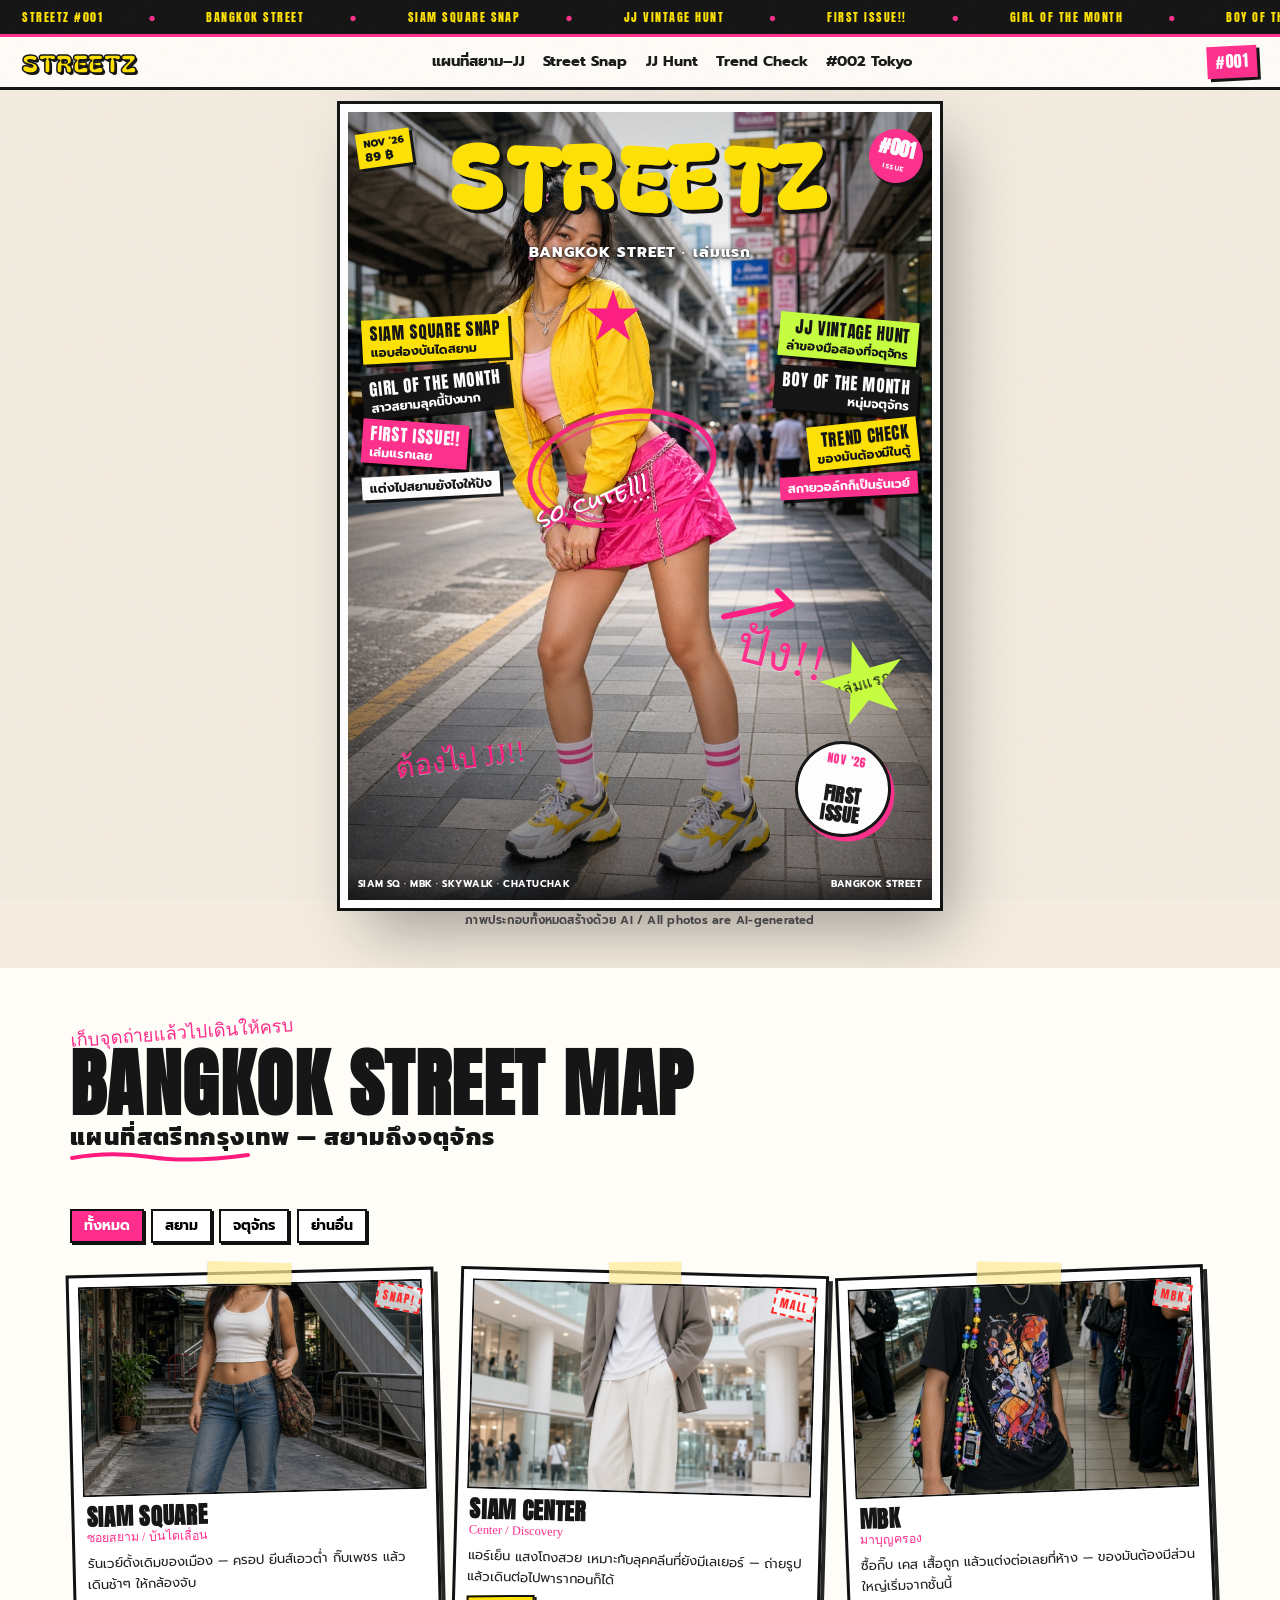
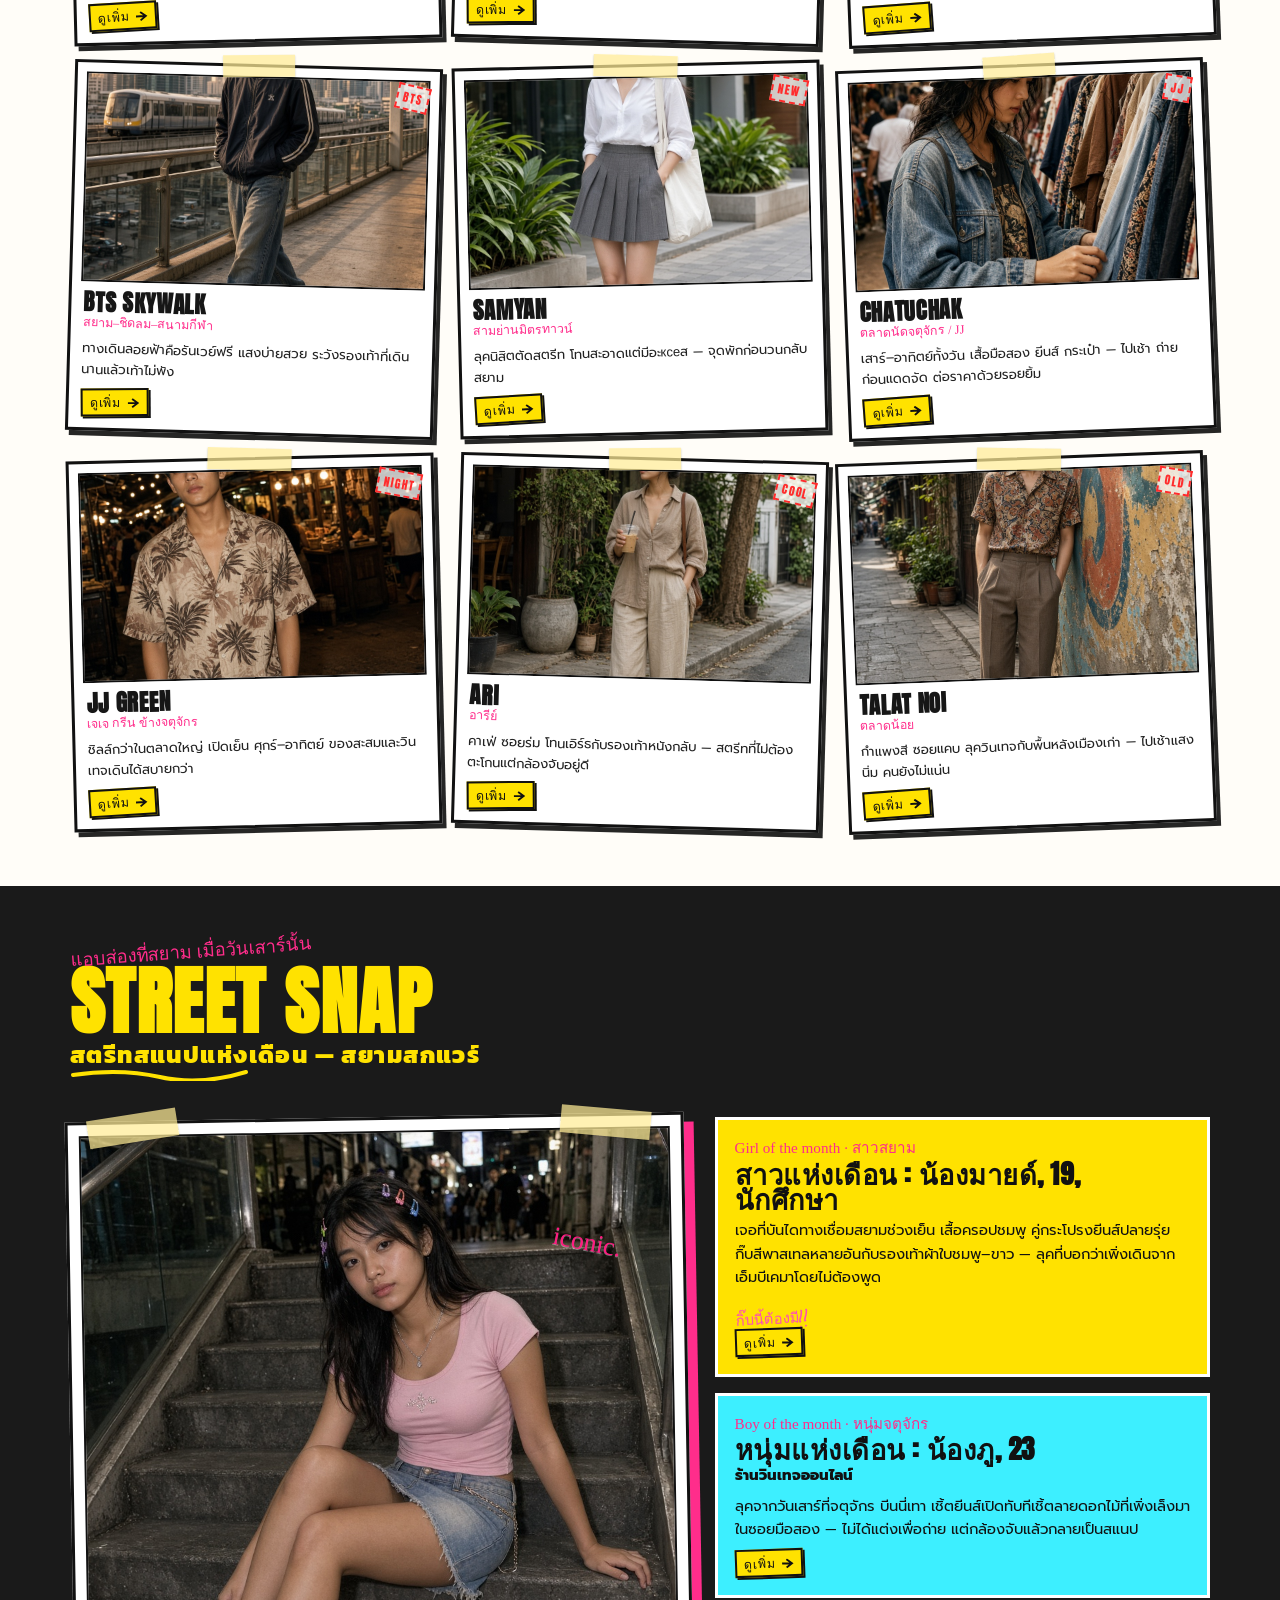
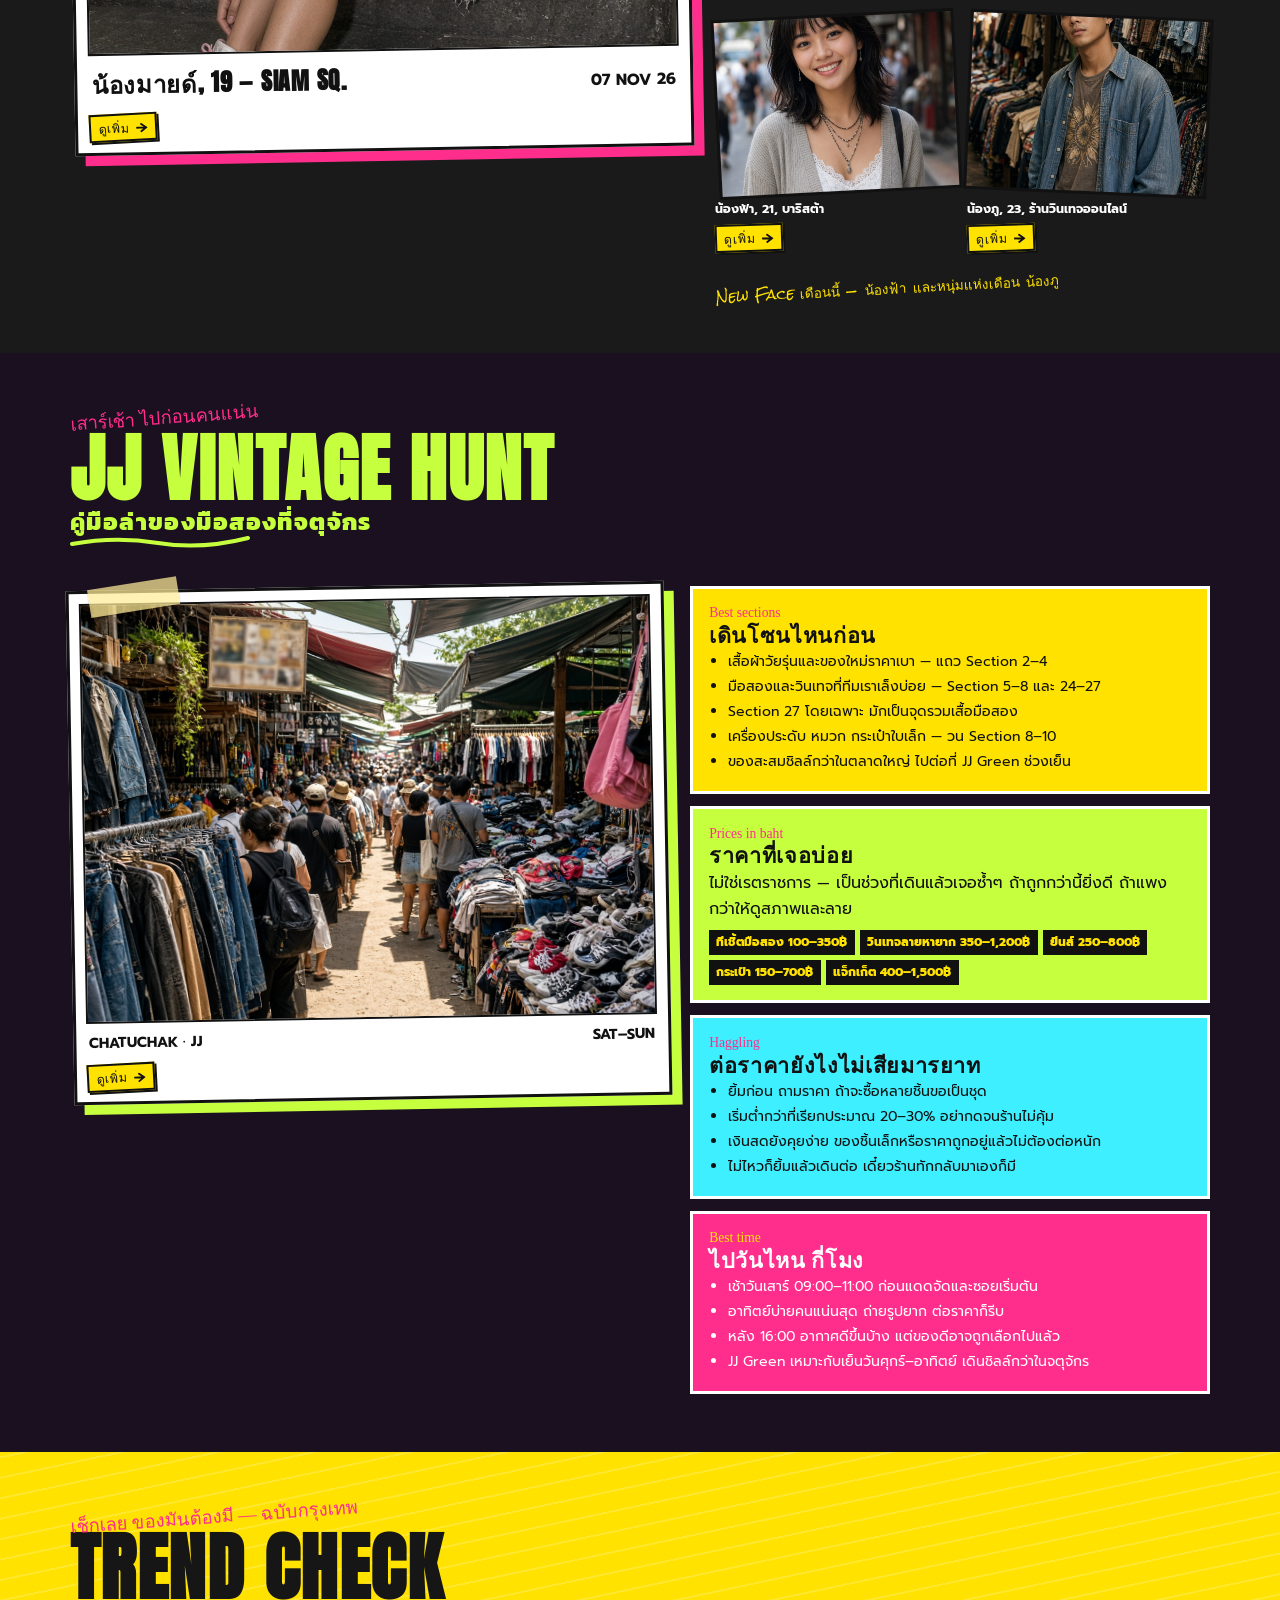
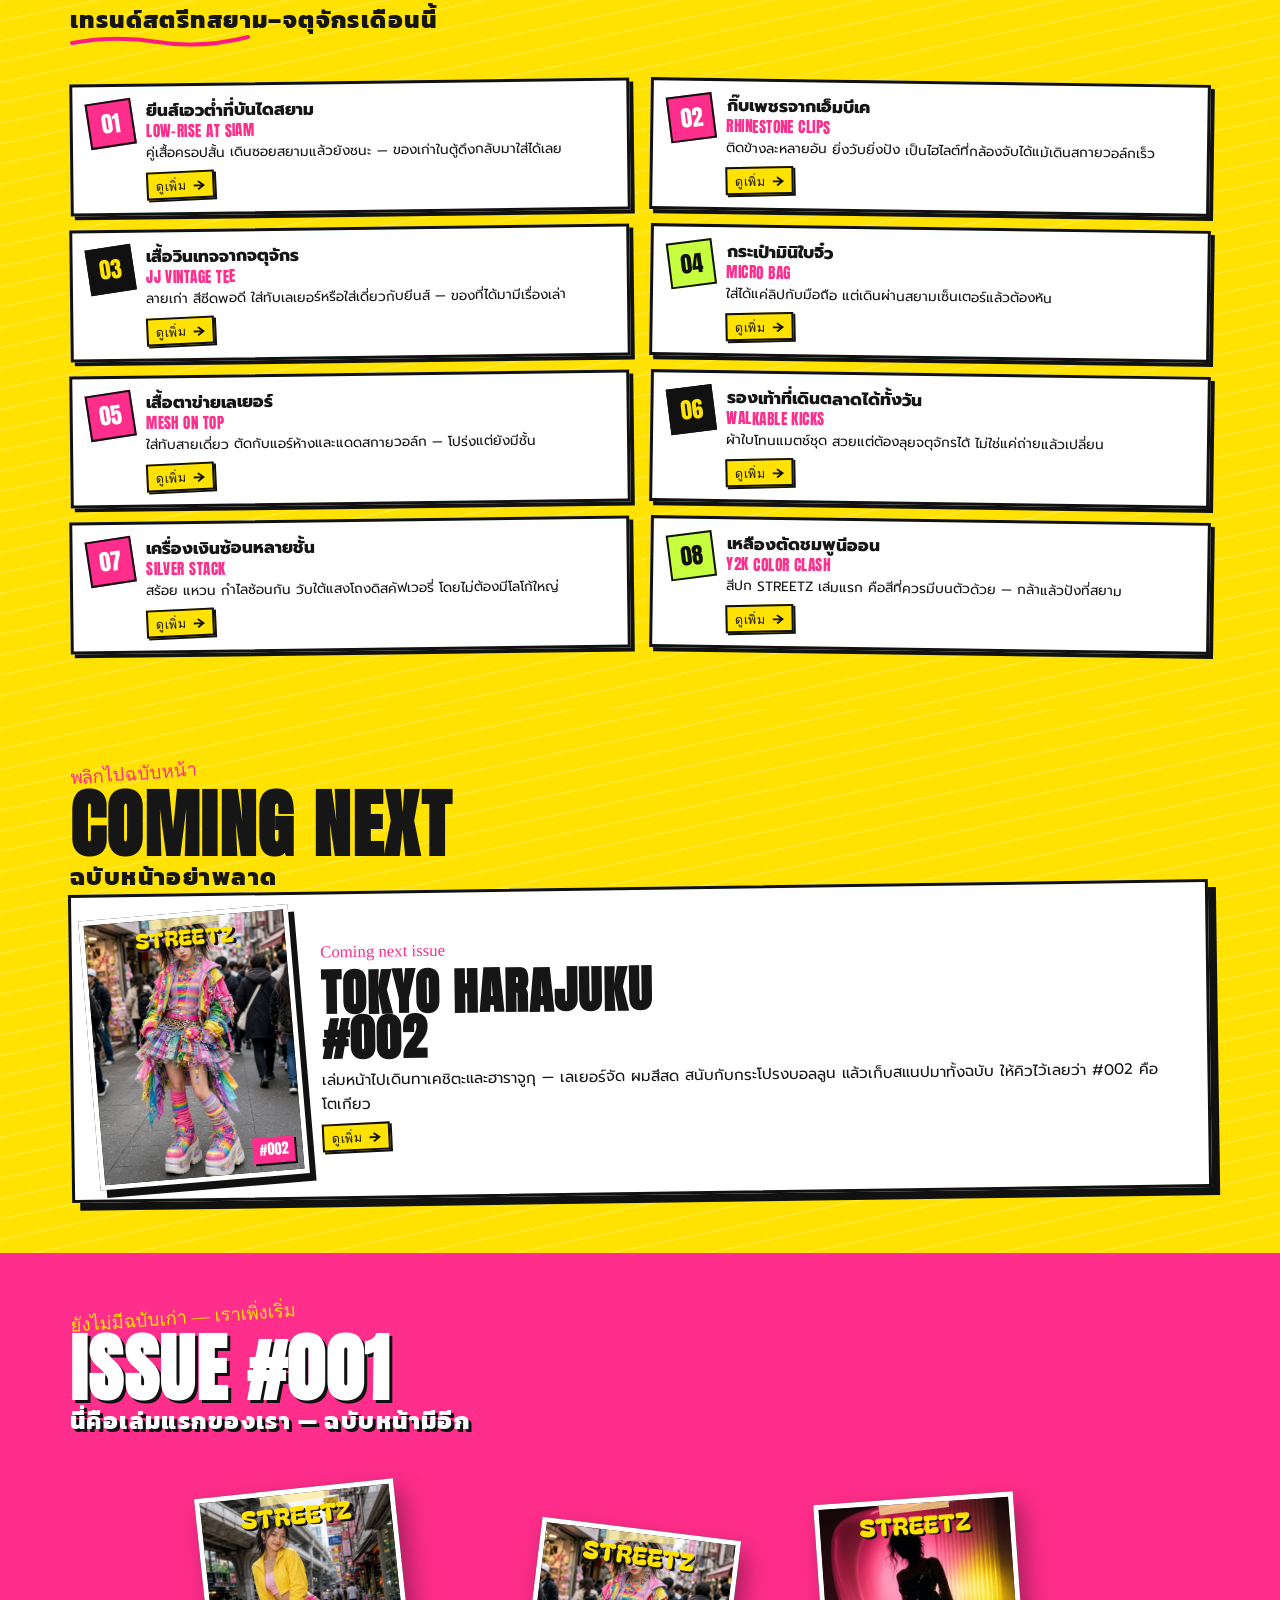
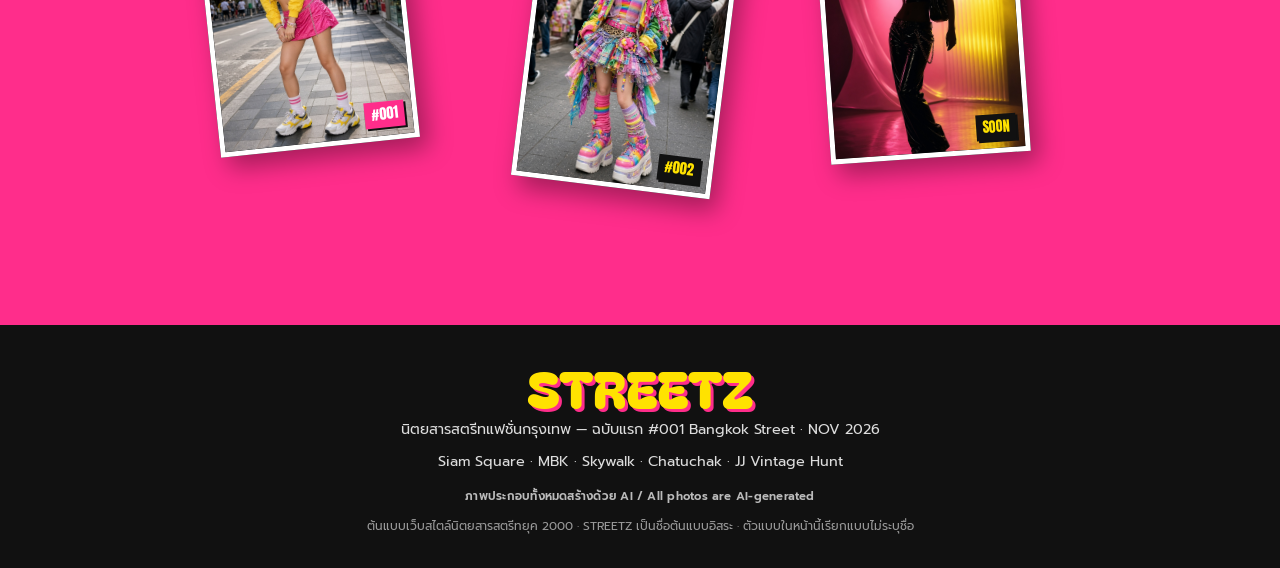
==== commit b770e44a: "SEO, share previews, favicon, sitemap, Google verification" ====
--- a/index.html
+++ b/index.html
@@ -1,10 +1,75 @@
 <!DOCTYPE html>
 <html lang="th">
 <head>
+  <meta name="google-site-verification" content="9MtjGLQSFMKX59KFgDe35jv3iW1IsLCE2ilaQwxZkUQ" />
   <meta charset="UTF-8" />
   <meta name="viewport" content="width=device-width, initial-scale=1" />
-  <title>STREETZ #001 — Bangkok Street นิตยสารสตรีทแฟชั่นกรุงเทพ</title>
-  <meta name="description" content="STREETZ #001 Bangkok Street — สยาม สกายวอล์ก จตุจักร JJ Vintage Hunt, ฟีลนิตยสารยุค 2000" />
+  <title>STREETZ #001 Bangkok Street | นิตยสารสตรีทแฟชั่นกรุงเทพ — แต่งตัวไปสยาม จตุจักร</title>
+  <meta name="description" content="STREETZ ฉบับแรก #001 Bangkok Street — นิตยสารสตรีทแฟชั่นกรุงเทพ ฟีลยุค 2000 รวมพิกัดแต่งตัวไปสยาม สกายวอล์ก เอ็มบีเค และล่าวินเทจจตุจักร พร้อม Street Snap และ Trend Check บนถนนจริง" />
+  <link rel="canonical" href="https://paithoonbeer.github.io/streetz/" />
+  <meta name="robots" content="index,follow" />
+  <meta name="theme-color" content="#111111" />
+  <meta name="keywords" content="สตรีทแฟชั่น, แต่งตัวไปสยาม, จตุจักร, street fashion Bangkok, STREETZ, Bangkok Street, Y2K" />
+  <meta property="og:title" content="STREETZ #001 Bangkok Street | นิตยสารสตรีทแฟชั่นกรุงเทพ" />
+  <meta property="og:description" content="ฉบับแรกของ STREETZ — นิตยสารสตรีทแฟชั่นกรุงเทพ ฟีลยุค 2000 เก็บลุคแต่งตัวไปสยาม สกายวอล์ก เอ็มบีเค และล่าวินเทจจตุจักร" />
+  <meta property="og:image" content="https://paithoonbeer.github.io/streetz/images/og-cover.jpg" />
+  <meta property="og:image:width" content="1200" />
+  <meta property="og:image:height" content="630" />
+  <meta property="og:image:alt" content="ปก STREETZ #001 Bangkok Street — นิตยสารสตรีทแฟชั่นกรุงเทพ ฟีลยุค 2000" />
+  <meta property="og:url" content="https://paithoonbeer.github.io/streetz/" />
+  <meta property="og:type" content="website" />
+  <meta property="og:locale" content="th_TH" />
+  <meta property="og:site_name" content="STREETZ" />
+  <meta name="twitter:card" content="summary_large_image" />
+  <meta name="twitter:title" content="STREETZ #001 Bangkok Street | นิตยสารสตรีทแฟชั่นกรุงเทพ" />
+  <meta name="twitter:description" content="ฉบับแรกของ STREETZ — นิตยสารสตรีทแฟชั่นกรุงเทพ ฟีลยุค 2000 เก็บลุคแต่งตัวไปสยาม สกายวอล์ก เอ็มบีเค และล่าวินเทจจตุจักร" />
+  <meta name="twitter:image" content="https://paithoonbeer.github.io/streetz/images/og-cover.jpg" />
+  <link rel="icon" href="favicon.svg" type="image/svg+xml" />
+  <link rel="icon" href="favicon.ico" sizes="any" />
+  <link rel="icon" type="image/png" sizes="32x32" href="favicon-32.png" />
+  <link rel="apple-touch-icon" href="apple-touch-icon.png" />
+  <script type="application/ld+json">
+  {
+    "@context": "https://schema.org",
+    "@graph": [
+      {
+        "@type": "WebSite",
+        "name": "STREETZ",
+        "url": "https://paithoonbeer.github.io/streetz/",
+        "inLanguage": "th",
+        "description": "นิตยสารสตรีทแฟชั่นกรุงเทพ ฟีลยุค 2000 — แต่งตัวไปสยาม จตุจักร และสตรีทสแนปบนถนนจริง",
+        "publisher": {
+          "@type": "Organization",
+          "name": "STREETZ",
+          "url": "https://paithoonbeer.github.io/streetz/",
+          "logo": "https://paithoonbeer.github.io/streetz/apple-touch-icon.png"
+        }
+      },
+      {
+        "@type": "Article",
+        "headline": "STREETZ #001 Bangkok Street",
+        "alternativeHeadline": "นิตยสารสตรีทแฟชั่นกรุงเทพ — แต่งตัวไปสยาม จตุจักร",
+        "description": "ฉบับแรกของ STREETZ รวมแผนที่สตรีทแฟชั่นสยาม–จตุจักร, Street Snap, JJ Vintage Hunt และ Trend Check",
+        "inLanguage": "th",
+        "datePublished": "2026-11-13",
+        "dateModified": "2026-11-13",
+        "image": "https://paithoonbeer.github.io/streetz/images/og-cover.jpg",
+        "url": "https://paithoonbeer.github.io/streetz/",
+        "mainEntityOfPage": "https://paithoonbeer.github.io/streetz/",
+        "author": { "@type": "Organization", "name": "STREETZ" },
+        "publisher": {
+          "@type": "Organization",
+          "name": "STREETZ",
+          "logo": {
+            "@type": "ImageObject",
+            "url": "https://paithoonbeer.github.io/streetz/apple-touch-icon.png"
+          }
+        },
+        "isPartOf": { "@type": "WebSite", "name": "STREETZ", "url": "https://paithoonbeer.github.io/streetz/" }
+      }
+    ]
+  }
+  </script>
   <link rel="preconnect" href="https://fonts.googleapis.com" />
   <link rel="preconnect" href="https://fonts.gstatic.com" crossorigin />
   <link href="https://fonts.googleapis.com/css2?family=Anton&family=Bagel+Fat+One&family=Kanit:wght@400;500;600;700;800;900&family=Lilita+One&family=Permanent+Marker&family=Prompt:ital,wght@0,300;0,400;0,500;0,600;0,700;0,800;0,900;1,400&family=Rock+Salt&display=swap" rel="stylesheet" />
@@ -1828,7 +1893,7 @@
       <div class="detail-tape" aria-hidden="true"></div>
       <div class="detail-grid">
         <div class="detail-photo-wrap">
-          <img id="detailImg" alt="" />
+          <img id="detailImg" alt="ภาพประกอบสตรีทแฟชั่น STREETZ" />
         </div>
         <div class="detail-body">
           <p class="detail-kicker" id="detailKicker"></p>
@@ -2050,7 +2115,40 @@
         detailImg.onerror = function () { detailImg.onerror = null; };
         detailImg.src = d.img;
         detail.setAttribute("aria-labelledby", "detailTitle");
+        syncDocMeta(d, id);
         return true;
+      }
+
+      var SITE_TITLE = document.title;
+      var SITE_DESC = document.querySelector('meta[name="description"]').getAttribute("content");
+      var SITE_URL = "https://paithoonbeer.github.io/streetz/";
+      var SITE_OG_TITLE = document.querySelector('meta[property="og:title"]').getAttribute("content");
+      var SITE_OG_DESC = document.querySelector('meta[property="og:description"]').getAttribute("content");
+
+      function setMeta(sel, attr, val) {
+        var el = document.querySelector(sel);
+        if (el) el.setAttribute(attr, val);
+      }
+      function syncDocMeta(d, id) {
+        if (!d) {
+          document.title = SITE_TITLE;
+          setMeta('meta[name="description"]', "content", SITE_DESC);
+          setMeta('meta[property="og:title"]', "content", SITE_OG_TITLE);
+          setMeta('meta[property="og:description"]', "content", SITE_OG_DESC);
+          setMeta('meta[property="og:url"]', "content", SITE_URL);
+          setMeta('meta[name="twitter:title"]', "content", SITE_OG_TITLE);
+          setMeta('meta[name="twitter:description"]', "content", SITE_OG_DESC);
+          return;
+        }
+        var t = d.title + " — STREETZ #001 Bangkok Street";
+        var desc = (d.kicker ? d.kicker + " · " : "") + d.title + (d.meta ? " — " + d.meta : "") + " | STREETZ นิตยสารสตรีทแฟชั่นกรุงเทพ";
+        document.title = t;
+        setMeta('meta[name="description"]', "content", desc);
+        setMeta('meta[property="og:title"]', "content", t);
+        setMeta('meta[property="og:description"]', "content", desc);
+        setMeta('meta[property="og:url"]', "content", SITE_URL + "#" + id);
+        setMeta('meta[name="twitter:title"]', "content", t);
+        setMeta('meta[name="twitter:description"]', "content", desc);
       }
 
       function getFocusable() {
@@ -2078,6 +2176,7 @@
         detail.classList.remove("open");
         detail.hidden = true;
         document.body.classList.remove("detail-open");
+        syncDocMeta(null);
         if (lastFocus && typeof lastFocus.focus === "function") lastFocus.focus();
         if (isDetailHash(location.hash.replace(/^#/, ""))) {
           if (history.state && history.state.detail) {
@@ -2095,6 +2194,7 @@
           detail.classList.remove("open");
           detail.hidden = true;
           document.body.classList.remove("detail-open");
+          syncDocMeta(null);
         }
       }
 
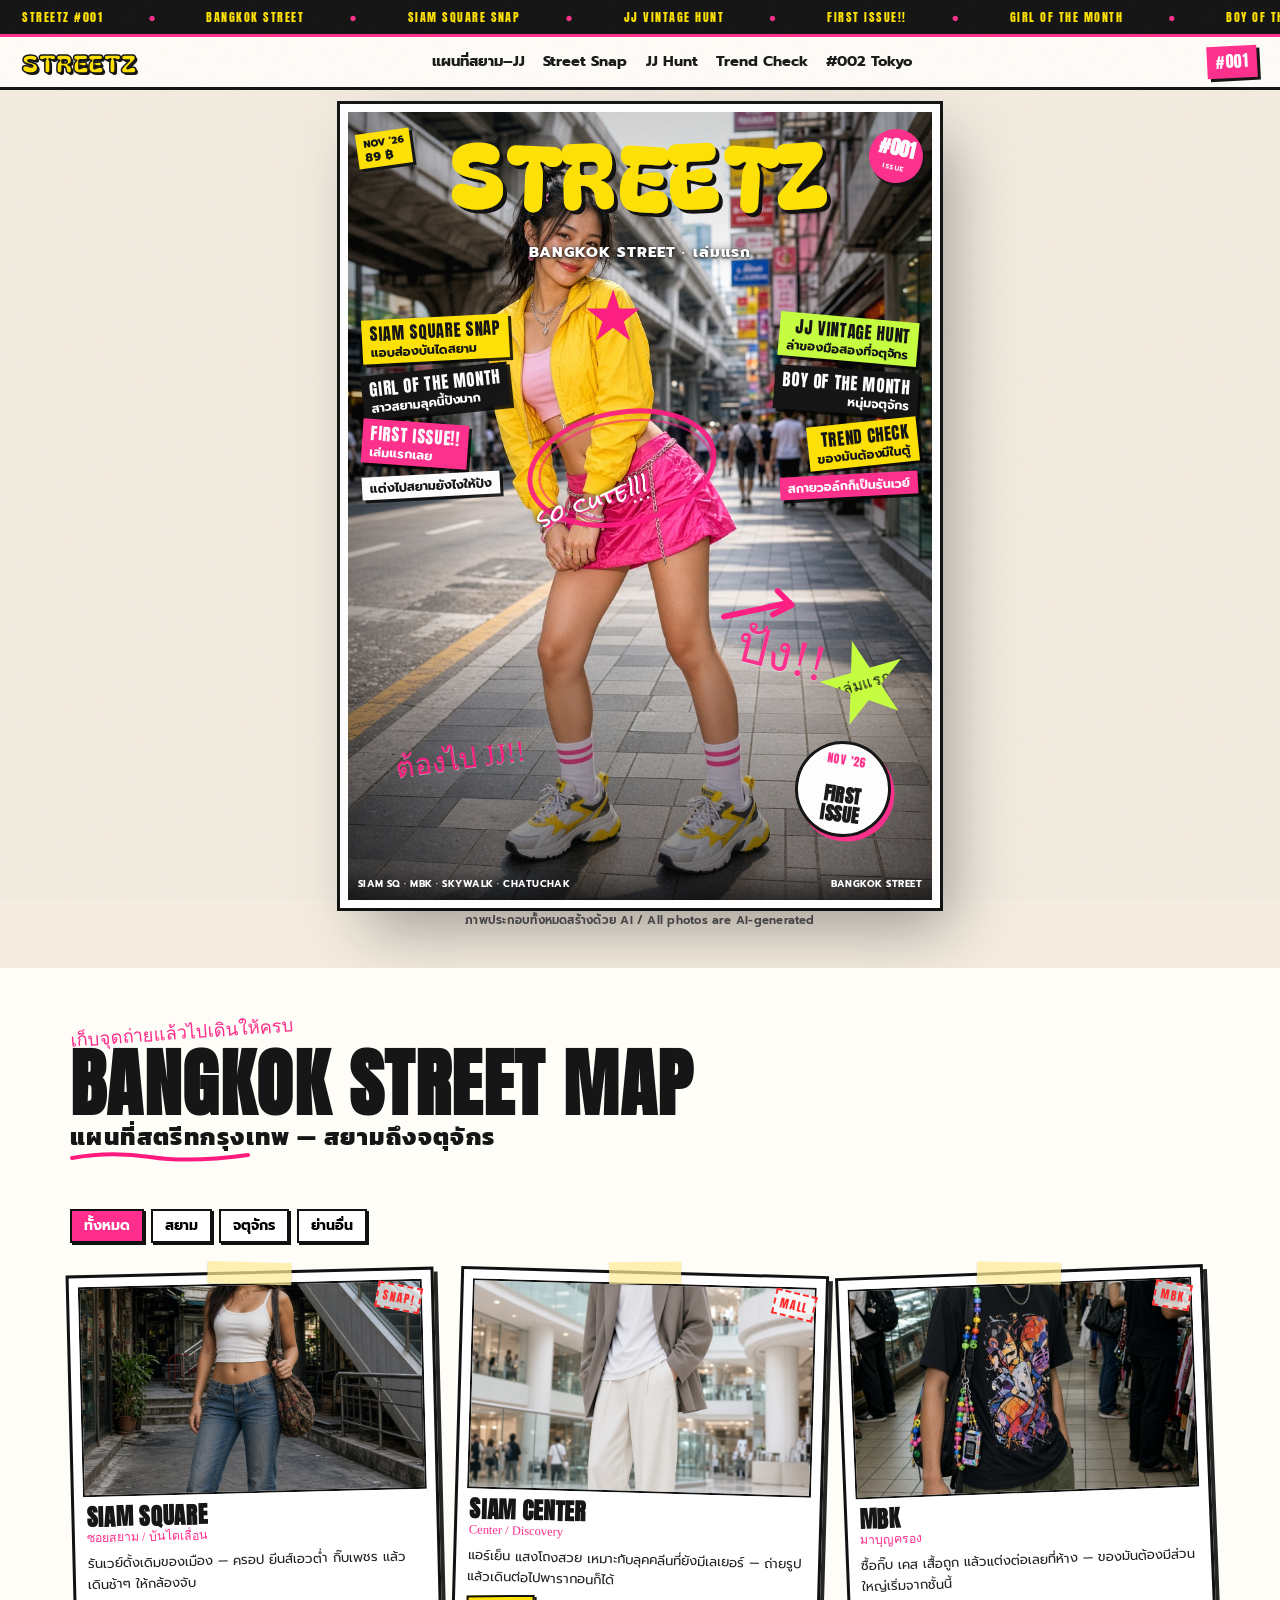
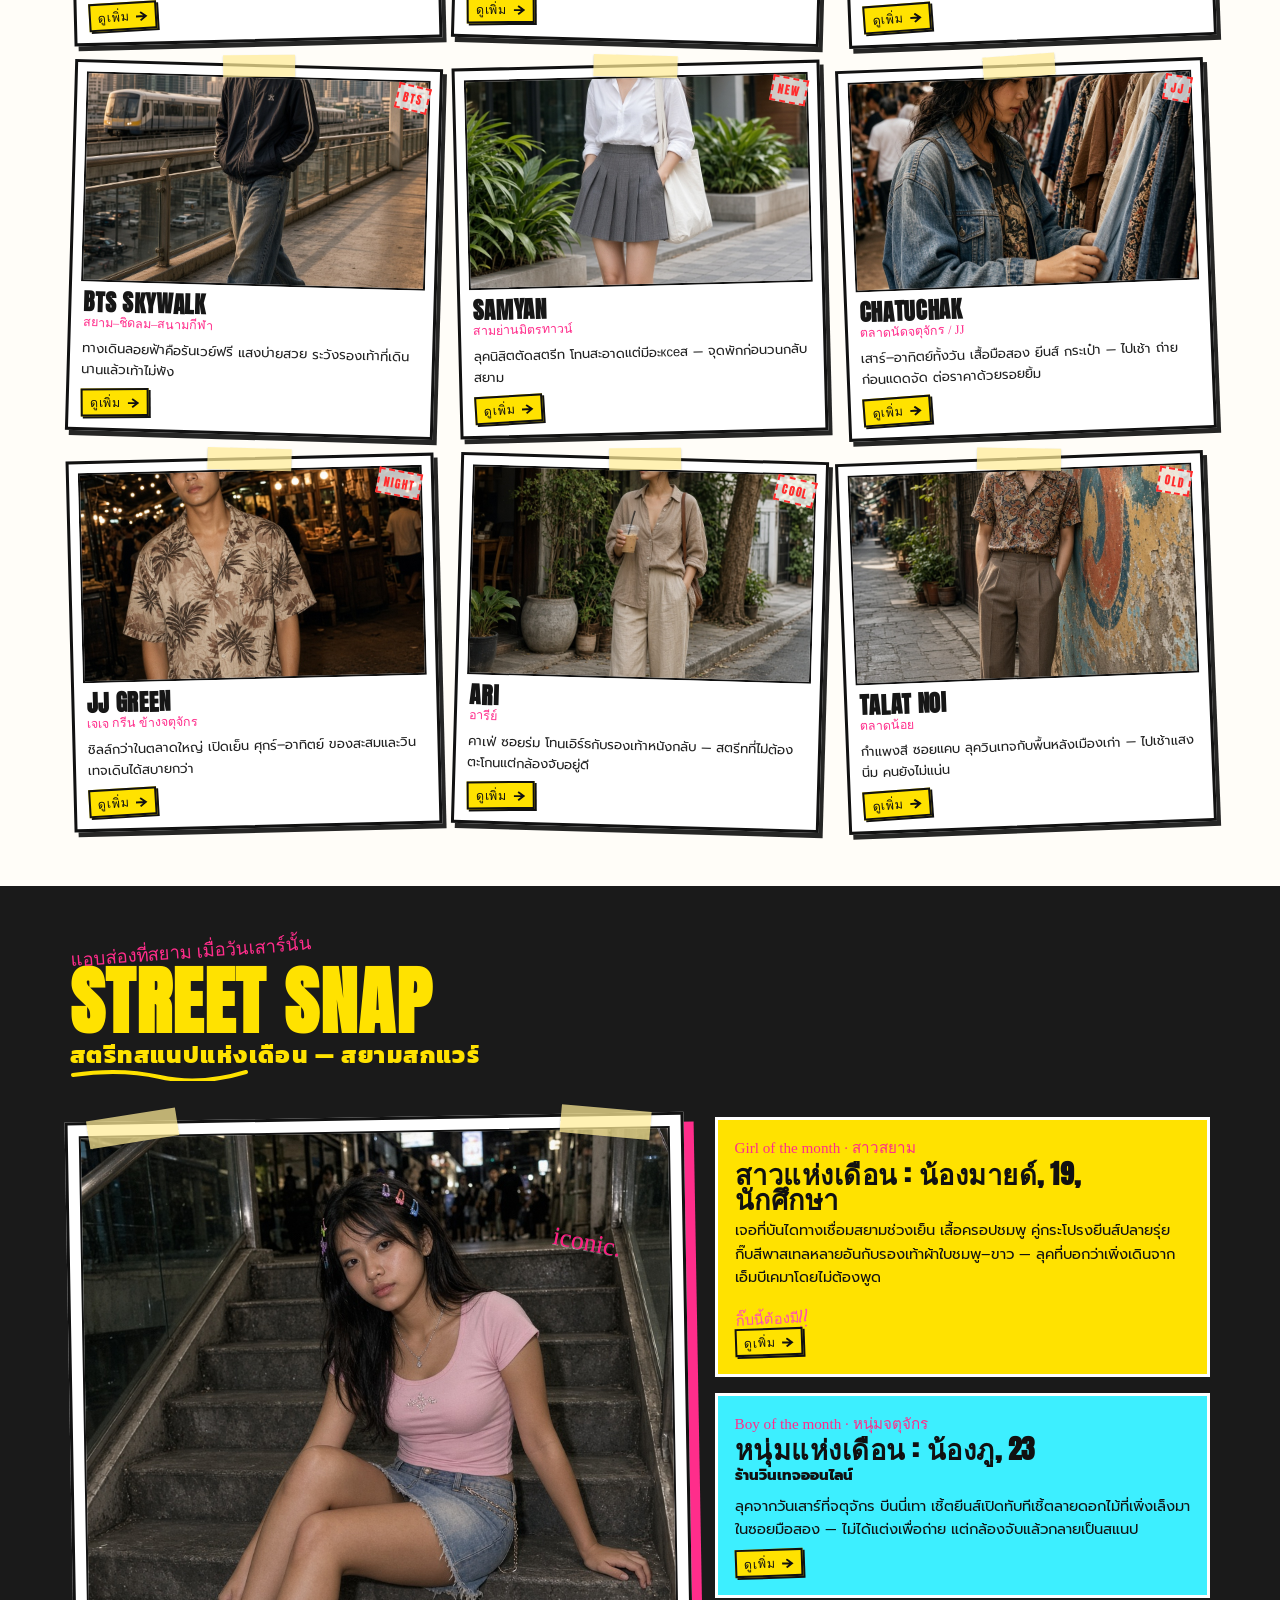
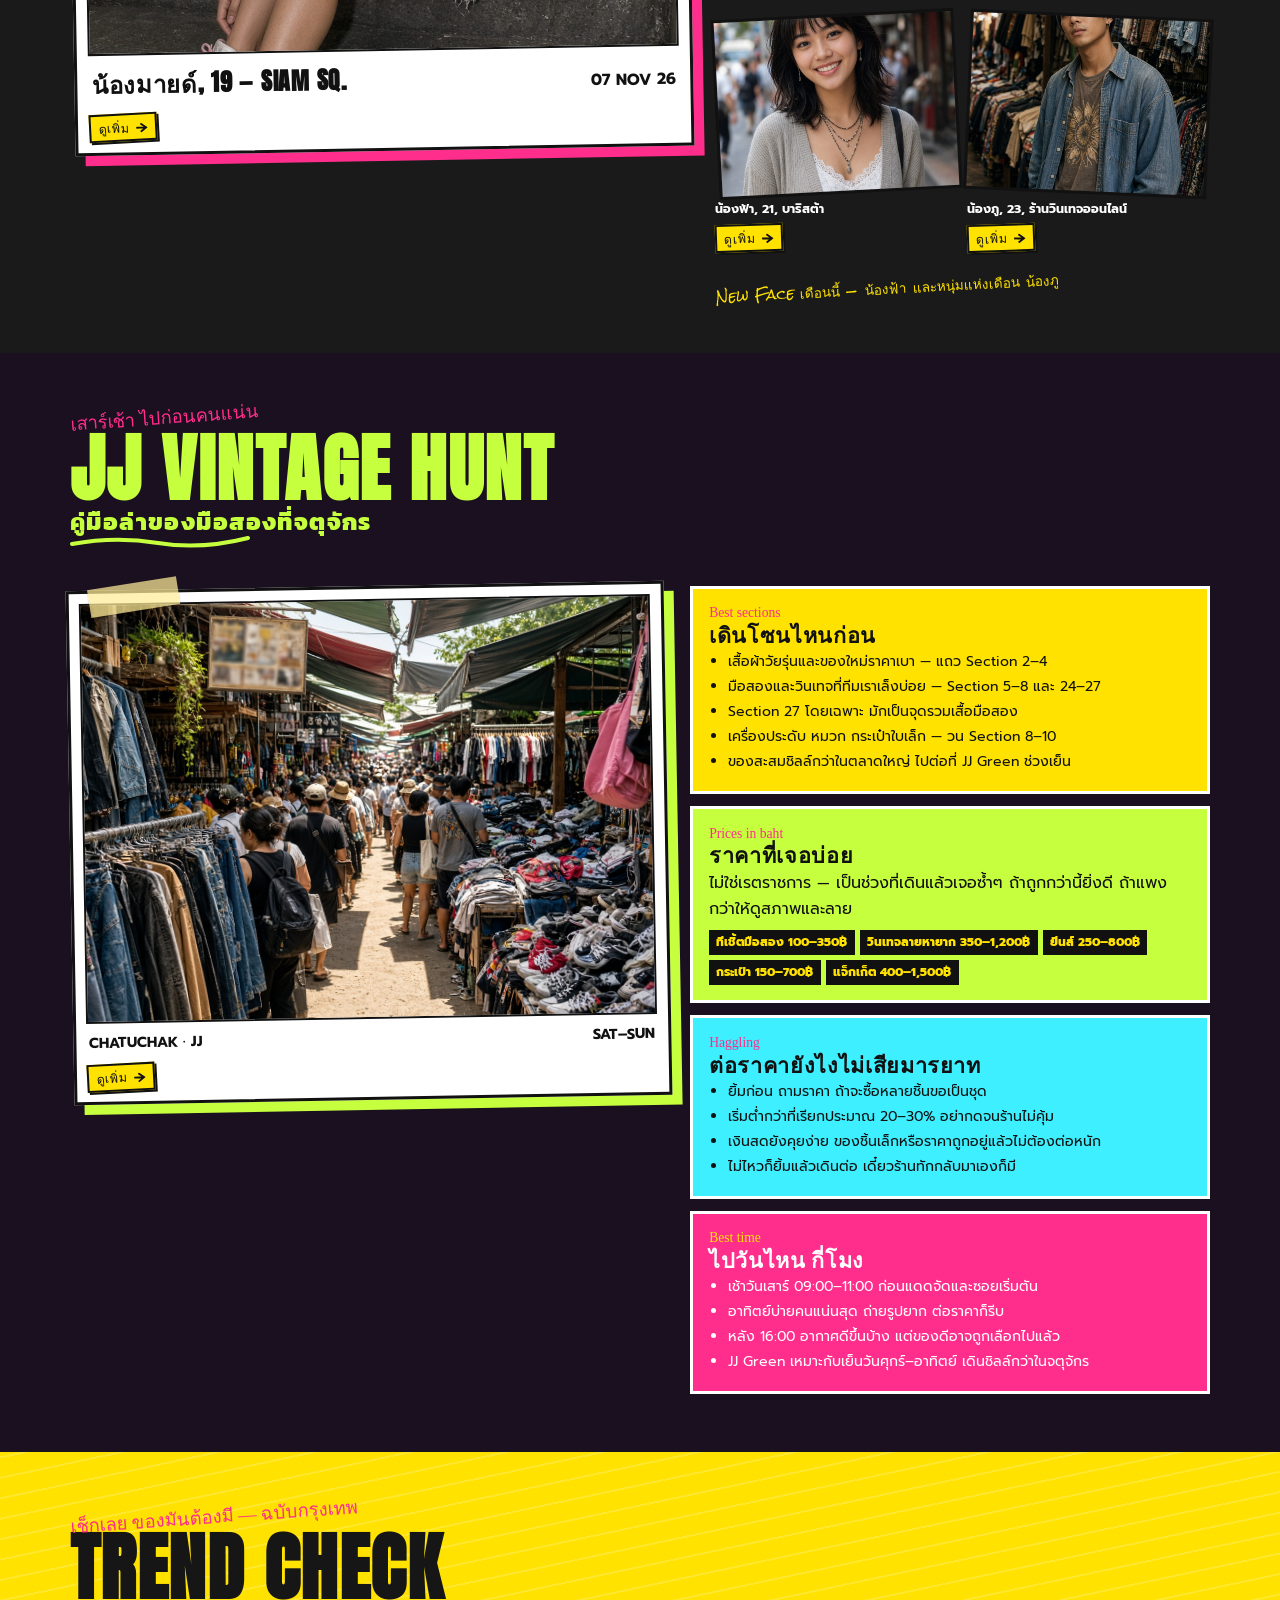
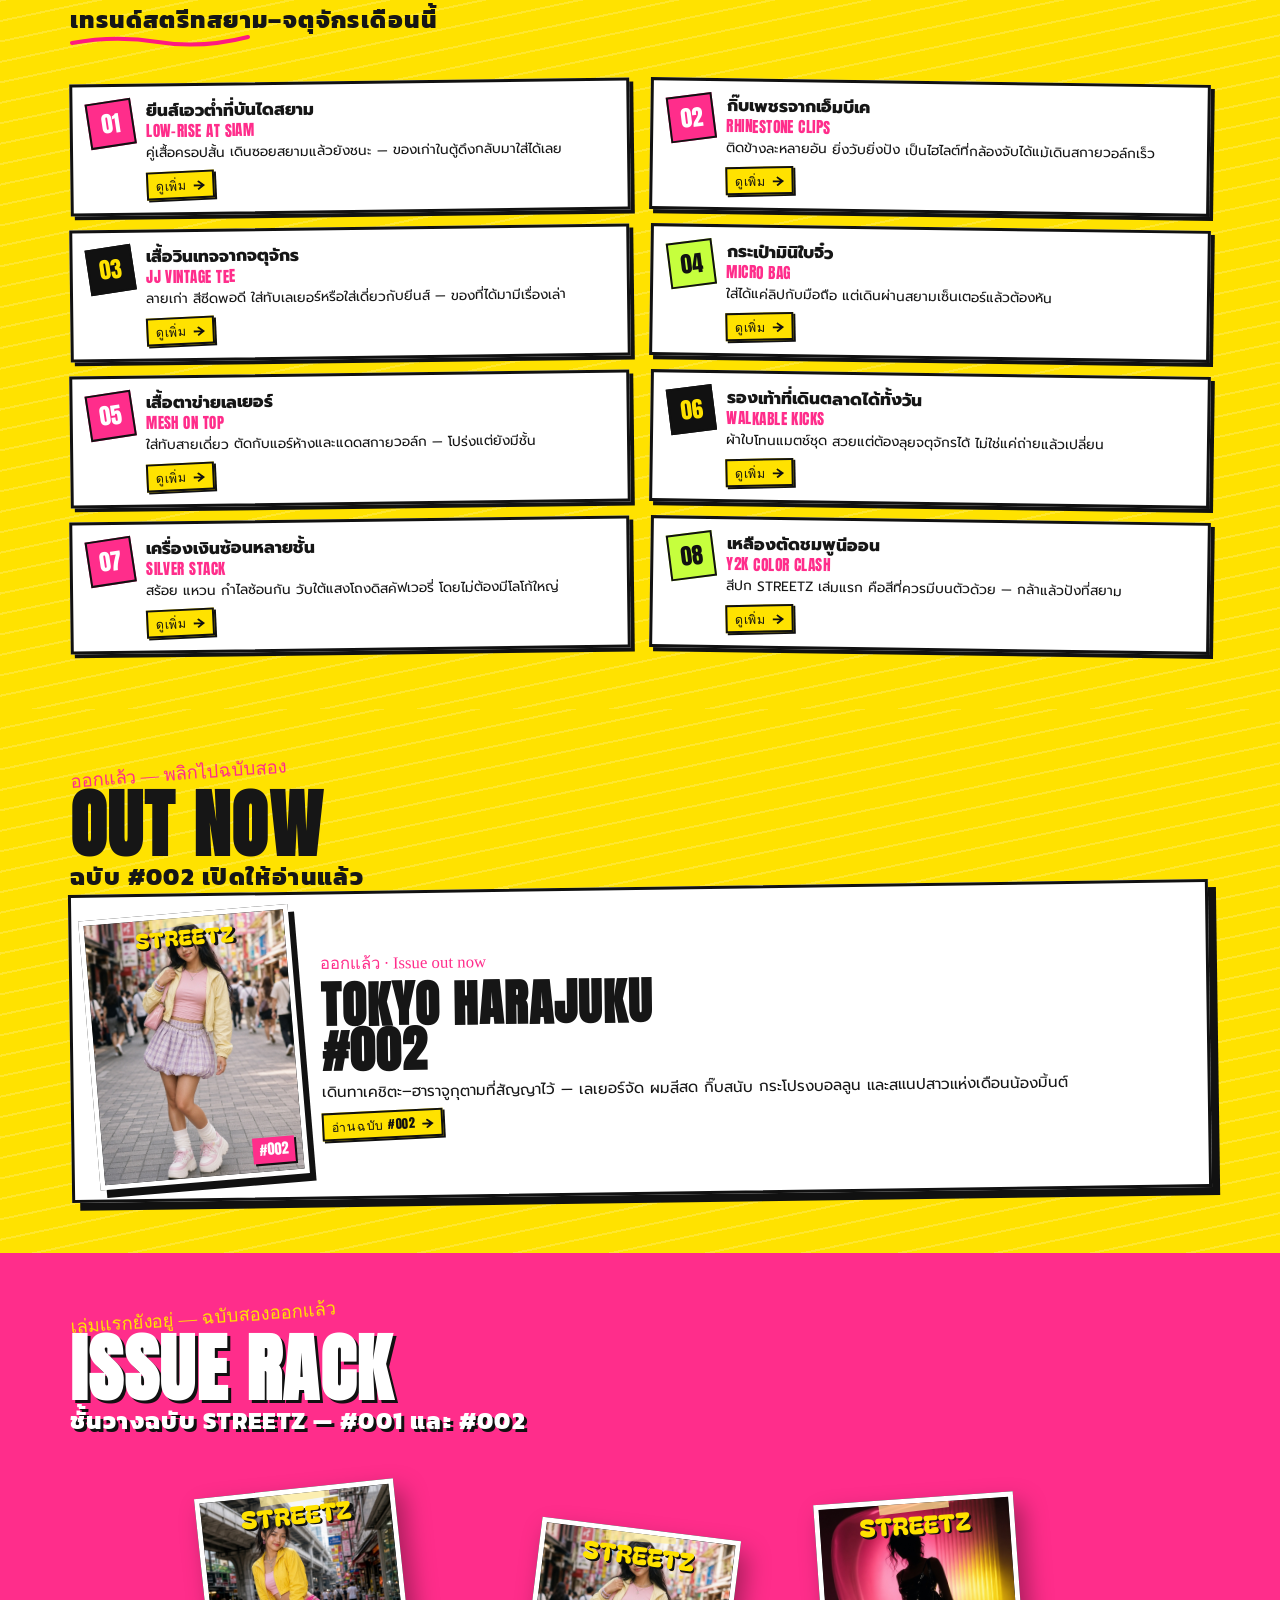
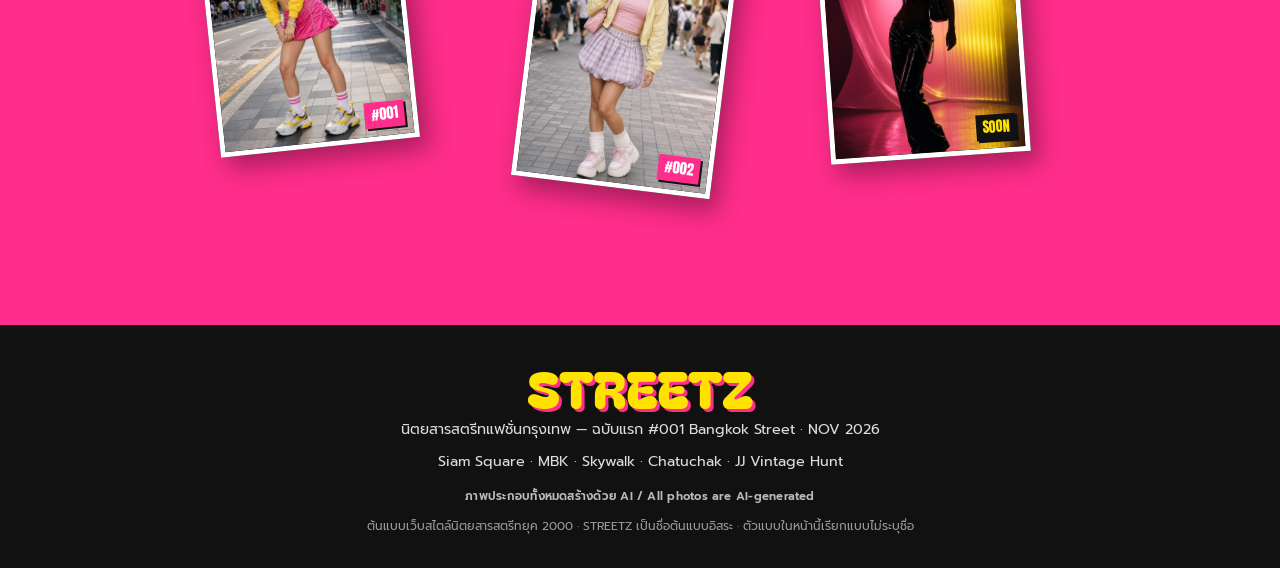
==== commit 034db620: "Add STREETZ #002 Tokyo Harajuku issue page Extract shared magazine styles into streetz.css and add a" ====
--- a/index.html
+++ b/index.html
@@ -73,1229 +73,7 @@
   <link rel="preconnect" href="https://fonts.googleapis.com" />
   <link rel="preconnect" href="https://fonts.gstatic.com" crossorigin />
   <link href="https://fonts.googleapis.com/css2?family=Anton&family=Bagel+Fat+One&family=Kanit:wght@400;500;600;700;800;900&family=Lilita+One&family=Permanent+Marker&family=Prompt:ital,wght@0,300;0,400;0,500;0,600;0,700;0,800;0,900;1,400&family=Rock+Salt&display=swap" rel="stylesheet" />
-  <style>
-    :root {
-      --yellow: #ffe200;
-      --yellow-deep: #ffd000;
-      --pink: #ff2d8b;
-      --pink-hot: #ff4eb5;
-      --pink-ink: #ff1a80;
-      --lime: #c6ff3d;
-      --cyan: #3defff;
-      --red: #ff2c2c;
-      --orange: #ff7a00;
-      --black: #111111;
-      --ink: #161616;
-      --paper: #f4ece0;
-      --paper-2: #fffdf8;
-      --cream: #f7f0e4;
-      --tape: rgba(255, 236, 150, 0.72);
-      --shadow: 0 18px 40px rgba(0, 0, 0, 0.22);
-    }
-
-    * { box-sizing: border-box; margin: 0; padding: 0; }
-    html { scroll-behavior: smooth; }
-    body {
-      font-family: "Prompt", "Kanit", "Segoe UI", Tahoma, sans-serif;
-      background: var(--paper);
-      color: var(--ink);
-      line-height: 1.6;
-      overflow-x: hidden;
-    }
-
-    /* paper grain */
-    body::before {
-      content: "";
-      pointer-events: none;
-      position: fixed;
-      inset: 0;
-      z-index: 8000;
-      opacity: 0.07;
-      background-image: url("data:image/svg+xml,%3Csvg xmlns='http://www.w3.org/2000/svg' width='180' height='180'%3E%3Cfilter id='n'%3E%3CfeTurbulence type='fractalNoise' baseFrequency='.85' numOctaves='2' stitchTiles='stitch'/%3E%3C/filter%3E%3Crect width='180' height='180' filter='url(%23n)' opacity='.9'/%3E%3C/svg%3E");
-    }
-
-    img { max-width: 100%; display: block; }
-    a { color: inherit; text-decoration: none; }
-    button { font-family: inherit; cursor: pointer; }
-
-    /* ===== TOP TICKER ===== */
-    .ticker {
-      background: var(--black);
-      color: var(--yellow);
-      font-family: "Anton", "Prompt", sans-serif;
-      letter-spacing: 0.12em;
-      font-size: 0.78rem;
-      text-transform: uppercase;
-      overflow: hidden;
-      white-space: nowrap;
-      border-bottom: 3px solid var(--pink);
-      position: sticky;
-      top: 0;
-      z-index: 200;
-    }
-    .ticker-track {
-      display: inline-block;
-      padding: 0.45rem 0;
-      animation: tick 28s linear infinite;
-    }
-    @keyframes tick {
-      from { transform: translateX(0); }
-      to { transform: translateX(-50%); }
-    }
-    .ticker-track span { margin: 0 1.4rem; }
-    .ticker-track .dot { color: var(--pink); }
-
-    /* ===== NAV ===== */
-    .nav {
-      display: flex;
-      align-items: center;
-      justify-content: space-between;
-      gap: 1rem;
-      padding: 0.55rem 1.4rem;
-      background: var(--paper-2);
-      border-bottom: 3px solid var(--black);
-      position: relative;
-      z-index: 190;
-    }
-    .nav-brand {
-      font-family: "Bagel Fat One", "Lilita One", cursive;
-      font-size: 1.55rem;
-      color: var(--yellow);
-      -webkit-text-stroke: 1.5px #111;
-      text-shadow: 2px 2px 0 #111;
-      letter-spacing: 0.02em;
-      line-height: 1;
-    }
-    .nav-links {
-      display: flex;
-      gap: 1.15rem;
-      list-style: none;
-      font-weight: 700;
-      font-size: 0.92rem;
-    }
-    .nav-links a:hover { color: var(--pink); }
-    .nav-issue {
-      font-family: "Anton", sans-serif;
-      background: var(--pink);
-      color: #fff;
-      padding: 0.2rem 0.55rem;
-      transform: rotate(-3deg);
-      font-size: 1rem;
-      letter-spacing: 0.04em;
-      box-shadow: 3px 3px 0 #111;
-    }
-    .nav-toggle {
-      display: none;
-      background: var(--yellow);
-      border: 2px solid #111;
-      padding: 0.25rem 0.55rem;
-      font-weight: 800;
-    }
-
-    /* ===== HERO COVER ===== */
-    .hero-wrap {
-      padding: 1.4rem 1.2rem 2.4rem;
-    }
-    .cover {
-      --cover-pad: clamp(3.1rem, 10.5cqi, 6rem);
-      position: relative;
-      max-width: 980px;
-      margin: 0 auto;
-      background: #111;
-      aspect-ratio: 3 / 4.05;
-      max-height: calc(100vh - 7rem);
-      min-height: 620px;
-      overflow: hidden;
-      box-shadow:
-        0 0 0 8px #fff,
-        0 0 0 11px #111,
-        18px 28px 60px rgba(0, 0, 0, 0.35);
-      isolation: isolate;
-      container-type: inline-size;
-      container-name: cover;
-    }
-    .cover-photo {
-      position: absolute;
-      inset: 0;
-      width: 100%;
-      height: 100%;
-      object-fit: cover;
-      object-position: 50% 18%;
-      filter: contrast(1.08) saturate(1.12);
-    }
-    .cover-vignette {
-      position: absolute;
-      inset: 0;
-      background:
-        linear-gradient(180deg, rgba(0,0,0,.18) 0%, transparent 22%, transparent 62%, rgba(0,0,0,.55) 100%),
-        linear-gradient(90deg, rgba(0,0,0,.28) 0%, transparent 22%, transparent 78%, rgba(0,0,0,.28) 100%);
-      pointer-events: none;
-    }
-
-    .masthead {
-      position: absolute;
-      top: 2.1%;
-      left: 0;
-      right: 0;
-      text-align: center;
-      z-index: 8;
-      pointer-events: none;
-      padding: 0 var(--cover-pad);
-    }
-    .logo {
-      margin: 0;
-      line-height: 0;
-      font-weight: 400;
-    }
-    .logo svg {
-      width: 100%;
-      height: auto;
-      display: block;
-      overflow: visible;
-    }
-    .logo-sub {
-      margin-top: 0.15em;
-      font-weight: 800;
-      font-size: clamp(0.52rem, 2.55cqi, 0.95rem);
-      letter-spacing: 0.07em;
-      color: #fff;
-      text-shadow: 0 1px 3px #000, 0 0 8px rgba(0,0,0,.5);
-      white-space: nowrap;
-      overflow: visible;
-    }
-
-    .issue-burst {
-      position: absolute;
-      top: 2.2%;
-      right: 1.5%;
-      z-index: 6;
-      width: clamp(44px, 9.2cqi, 86px);
-      height: clamp(44px, 9.2cqi, 86px);
-      background: var(--pink);
-      color: #fff;
-      border-radius: 50%;
-      display: grid;
-      place-items: center;
-      transform: rotate(12deg);
-      box-shadow: 3px 3px 0 #111;
-      text-align: center;
-      line-height: 1;
-    }
-    .issue-burst strong {
-      font-family: "Anton", sans-serif;
-      font-size: clamp(0.95rem, 3.3cqi, 1.7rem);
-      letter-spacing: 0.02em;
-      display: block;
-    }
-    .issue-burst small {
-      font-size: clamp(0.42rem, 1.15cqi, 0.62rem);
-      font-weight: 700;
-      letter-spacing: 0.08em;
-    }
-
-    .price-tag {
-      position: absolute;
-      top: 2.4%;
-      left: 1.5%;
-      z-index: 6;
-      background: var(--yellow);
-      color: #111;
-      font-weight: 800;
-      padding: 0.3rem 0.45rem 0.22rem;
-      transform: rotate(-8deg);
-      box-shadow: 3px 3px 0 #111;
-      font-size: clamp(0.55rem, 1.7cqi, 0.78rem);
-      line-height: 1.2;
-    }
-    .price-tag em { font-style: normal; font-size: 1.2em; }
-
-    .cover-lines-left,
-    .cover-lines-right {
-      position: absolute;
-      top: 26%;
-      z-index: 6;
-      display: flex;
-      flex-direction: column;
-      gap: 0.55rem;
-      width: min(34%, 230px);
-    }
-    .cover-lines-left { left: 2.4%; align-items: flex-start; }
-    .cover-lines-right { right: 2.4%; align-items: flex-end; text-align: right; }
-
-    .cline {
-      display: inline-block;
-      padding: 0.22rem 0.5rem;
-      font-weight: 800;
-      line-height: 1.25;
-      box-shadow: 3px 3px 0 rgba(0,0,0,.85);
-      max-width: 100%;
-    }
-    .cline.blk { background: #111; color: #fff; }
-    .cline.yel { background: var(--yellow); color: #111; }
-    .cline.pnk { background: var(--pink); color: #fff; }
-    .cline.wht { background: #fff; color: #111; }
-    .cline.lime { background: var(--lime); color: #111; }
-    .cline .en {
-      display: block;
-      font-family: "Anton", sans-serif;
-      letter-spacing: 0.04em;
-      font-size: 1.05rem;
-      font-weight: 400;
-    }
-    .cline .th { display: block; font-size: 0.78rem; font-weight: 700; }
-    .cline.sm { font-size: 0.78rem; }
-    .cline.rot1 { transform: rotate(-3deg); }
-    .cline.rot2 { transform: rotate(4deg); }
-    .cline.rot3 { transform: rotate(-6deg); }
-    .cline.rot4 { transform: rotate(5deg); }
-
-    /* scribbles */
-    .scribble {
-      position: absolute;
-      z-index: 7;
-      pointer-events: none;
-      font-family: "Permanent Marker", cursive;
-      color: var(--pink-ink);
-      text-shadow: 0 1px 0 rgba(255,255,255,.4);
-      line-height: 1;
-      white-space: nowrap;
-    }
-    .scr-wow {
-      bottom: 28%;
-      right: 18%;
-      font-size: clamp(1.8rem, 5vw, 3.2rem);
-      transform: rotate(14deg);
-      color: var(--pink);
-    }
-    .scr-cute {
-      top: 48%;
-      left: 32%;
-      font-family: "Rock Salt", "Permanent Marker", cursive;
-      font-size: clamp(0.9rem, 2.4vw, 1.35rem);
-      transform: rotate(-18deg);
-      color: #fff;
-      text-shadow: 2px 2px 0 var(--pink), 0 0 6px #000;
-    }
-    .scr-must {
-      bottom: 16%;
-      left: 8%;
-      font-size: clamp(1.1rem, 3vw, 1.8rem);
-      transform: rotate(-8deg);
-    }
-    .scribble-svg {
-      position: absolute;
-      z-index: 7;
-      pointer-events: none;
-      overflow: visible;
-    }
-    .star-sticker {
-      position: absolute;
-      z-index: 8;
-      background: var(--lime);
-      color: #111;
-      font-family: "Anton", sans-serif;
-      font-size: 0.95rem;
-      letter-spacing: 0.04em;
-      padding: 0.55rem 0.45rem;
-      clip-path: polygon(50% 0%, 61% 35%, 98% 35%, 68% 57%, 79% 91%, 50% 70%, 21% 91%, 32% 57%, 2% 35%, 39% 35%);
-      width: 88px;
-      height: 88px;
-      display: grid;
-      place-items: center;
-      text-align: center;
-      transform: rotate(-16deg);
-      bottom: 22%;
-      right: 4%;
-      filter: drop-shadow(3px 3px 0 #111);
-    }
-    .badge-newface {
-      position: absolute;
-      z-index: 8;
-      bottom: 8%;
-      right: 7%;
-      background: #fff;
-      border: 3px solid #111;
-      border-radius: 50%;
-      width: 96px;
-      height: 96px;
-      display: grid;
-      place-items: center;
-      text-align: center;
-      transform: rotate(8deg);
-      box-shadow: 4px 4px 0 var(--pink);
-      font-family: "Anton", sans-serif;
-      line-height: 1.05;
-      letter-spacing: 0.03em;
-    }
-    .badge-newface span { font-size: 0.72rem; color: var(--pink); display: block; }
-    .badge-newface strong { font-size: 1.15rem; }
-
-    .cover-bottom-bar {
-      position: absolute;
-      bottom: 0;
-      left: 0;
-      right: 0;
-      z-index: 6;
-      display: flex;
-      justify-content: space-between;
-      align-items: flex-end;
-      gap: 0.55rem;
-      padding: 0.45rem 0.6rem 0.5rem;
-      background: linear-gradient(transparent, rgba(0,0,0,.55));
-      color: #fff;
-      font-size: clamp(0.42rem, 1.65cqi, 0.68rem);
-      font-weight: 700;
-      letter-spacing: 0.05em;
-      text-transform: uppercase;
-      white-space: nowrap;
-    }
-    .cover-bottom-bar span { white-space: nowrap; }
-    @container cover (max-width: 430px) {
-      .cover-bottom-bar {
-        flex-direction: column;
-        align-items: flex-start;
-        gap: 0.08rem;
-        letter-spacing: 0.04em;
-        padding-bottom: 0.45rem;
-      }
-    }
-
-    /* ===== SECTIONS SHARED ===== */
-    .section {
-      padding: 3.2rem 1.3rem 3.6rem;
-      position: relative;
-    }
-    .wrap { max-width: 1140px; margin: 0 auto; }
-    .sec-kicker {
-      font-family: "Permanent Marker", cursive;
-      color: var(--pink);
-      font-size: 1.15rem;
-      transform: rotate(-4deg);
-      display: inline-block;
-      margin-bottom: 0.15rem;
-    }
-    .sec-title {
-      font-family: "Anton", "Kanit", sans-serif;
-      font-size: clamp(2.4rem, 7vw, 4.6rem);
-      letter-spacing: 0.02em;
-      line-height: 0.9;
-      text-transform: uppercase;
-    }
-    .sec-title .th {
-      display: block;
-      font-family: "Kanit", "Prompt", sans-serif;
-      font-size: 0.32em;
-      letter-spacing: 0.06em;
-      font-weight: 800;
-      margin-top: 0.35em;
-      text-transform: none;
-    }
-    .underline-scribble {
-      width: 180px;
-      height: 14px;
-      margin: 0.15rem 0 1.2rem;
-    }
-
-    /* ===== WORLD / COUNTRY ===== */
-    .world { background: var(--paper-2); }
-    .picker {
-      display: flex;
-      flex-wrap: wrap;
-      gap: 0.45rem;
-      margin: 1.1rem 0 1.8rem;
-    }
-    .pill {
-      border: 2px solid #111;
-      background: #fff;
-      padding: 0.28rem 0.75rem;
-      font-weight: 700;
-      font-size: 0.88rem;
-      box-shadow: 2px 2px 0 #111;
-      transition: transform 0.15s, background 0.15s, color 0.15s;
-    }
-    .pill:hover { transform: translate(-1px, -1px); }
-    .pill.active {
-      background: var(--pink);
-      color: #fff;
-    }
-
-    .feature-city {
-      display: none;
-      grid-template-columns: 1.1fr 1fr;
-      gap: 1.4rem;
-      background: var(--yellow);
-      border: 3px solid #111;
-      padding: 1rem;
-      margin-bottom: 1.8rem;
-      box-shadow: 8px 8px 0 #111;
-      position: relative;
-    }
-    .feature-city.open { display: grid; }
-    .feature-city img {
-      width: 100%;
-      height: 340px;
-      object-fit: cover;
-      border: 3px solid #111;
-      filter: contrast(1.05);
-    }
-    .feature-city h3 {
-      font-family: "Anton", sans-serif;
-      font-size: 2.6rem;
-      line-height: 0.9;
-      letter-spacing: 0.02em;
-      margin-bottom: 0.4rem;
-    }
-    .feature-city .where {
-      font-family: "Permanent Marker", cursive;
-      color: var(--pink);
-      margin-bottom: 0.6rem;
-    }
-    .close-feat {
-      position: absolute;
-      top: 8px;
-      right: 10px;
-      border: 2px solid #111;
-      background: #fff;
-      width: 32px;
-      height: 32px;
-      font-weight: 900;
-    }
-
-    .city-grid {
-      display: grid;
-      grid-template-columns: repeat(3, 1fr);
-      gap: 1.35rem 1.1rem;
-    }
-    .city-card {
-      background: #fff;
-      border: 3px solid #111;
-      padding: 0.55rem 0.55rem 0.8rem;
-      position: relative;
-      box-shadow: 4px 5px 0 rgba(0,0,0,.85);
-      transform: rotate(var(--tilt, -1.4deg));
-      transition: transform 0.2s, box-shadow 0.2s;
-      cursor: pointer;
-    }
-    .city-card:nth-child(even) { --tilt: 1.6deg; }
-    .city-card:nth-child(3n) { --tilt: -2.2deg; }
-    .city-card:hover,
-    .city-card.is-on {
-      transform: rotate(0deg) translateY(-6px) scale(1.03);
-      box-shadow: 7px 10px 0 #111;
-      z-index: 2;
-    }
-    .city-card.is-on { outline: 3px solid var(--pink); }
-    .city-card.hidden { display: none; }
-    .tape {
-      position: absolute;
-      top: -12px;
-      left: 50%;
-      width: 72px;
-      height: 22px;
-      background: var(--tape);
-      transform: translateX(-50%) rotate(var(--tr, -2deg));
-      box-shadow: 0 1px 2px rgba(0,0,0,.18);
-      z-index: 2;
-    }
-    .city-card:nth-child(odd) .tape { --tr: 3deg; width: 84px; }
-    .polaroid {
-      width: 100%;
-      height: 210px;
-      object-fit: cover;
-      border: 2px solid #111;
-      background: #ddd;
-    }
-    .city-meta { padding: 0.55rem 0.2rem 0; }
-    .city-meta h3 {
-      font-family: "Anton", sans-serif;
-      font-size: 1.45rem;
-      letter-spacing: 0.03em;
-      line-height: 1;
-    }
-    .city-meta .area {
-      font-family: "Permanent Marker", cursive;
-      font-size: 0.78rem;
-      color: var(--pink);
-    }
-    .city-meta p {
-      font-size: 0.82rem;
-      margin-top: 0.3rem;
-      color: #222;
-    }
-    .stamp {
-      position: absolute;
-      top: 14px;
-      right: 10px;
-      border: 2px dashed var(--red);
-      color: var(--red);
-      font-family: "Anton", sans-serif;
-      font-size: 0.72rem;
-      letter-spacing: 0.08em;
-      padding: 0.12rem 0.3rem;
-      transform: rotate(12deg);
-      background: rgba(255,255,255,.75);
-    }
-
-    /* ===== STREET SNAP ===== */
-    .snap {
-      background: #1a1a1a;
-      color: #fff;
-    }
-    .snap .sec-title { color: var(--yellow); }
-    .snap-grid {
-      display: grid;
-      grid-template-columns: 1.25fr 1fr;
-      gap: 1.6rem;
-      align-items: start;
-      margin-top: 0.5rem;
-    }
-    .snap-main {
-      position: relative;
-      background: #fff;
-      color: #111;
-      padding: 0.7rem;
-      border: 3px solid #111;
-      box-shadow: 10px 10px 0 var(--pink);
-      transform: rotate(-1deg);
-    }
-    .snap-main img {
-      width: 100%;
-      height: 520px;
-      object-fit: cover;
-      object-position: 50% 20%;
-      border: 2px solid #111;
-    }
-    .snap-cap {
-      display: flex;
-      justify-content: space-between;
-      align-items: baseline;
-      padding: 0.55rem 0.2rem 0.2rem;
-      font-weight: 700;
-    }
-    .snap-cap .who { font-family: "Anton", sans-serif; font-size: 1.5rem; letter-spacing: 0.03em; }
-    .corner-tape {
-      position: absolute;
-      width: 90px;
-      height: 28px;
-      background: var(--tape);
-      box-shadow: 0 1px 2px rgba(0,0,0,.2);
-    }
-    .corner-tape.tl { top: -10px; left: 20px; transform: rotate(-8deg); }
-    .corner-tape.tr { top: -8px; right: 30px; transform: rotate(6deg); }
-
-    .snap-side { display: flex; flex-direction: column; gap: 1rem; }
-    .of-month {
-      background: var(--paper-2);
-      color: #111;
-      border: 3px solid #fff;
-      padding: 1rem 1.05rem 1.15rem;
-      position: relative;
-    }
-    .of-month.boy { background: var(--cyan); }
-    .of-month.girl { background: var(--yellow); }
-    .of-month h3 {
-      font-family: "Anton", sans-serif;
-      font-size: 1.7rem;
-      line-height: 0.95;
-      letter-spacing: 0.02em;
-    }
-    .of-month .tag {
-      font-family: "Permanent Marker", cursive;
-      color: var(--pink);
-      font-size: 0.95rem;
-    }
-    .of-month p { margin-top: 0.45rem; font-size: 0.92rem; }
-    .duo {
-      display: grid;
-      grid-template-columns: 1fr 1fr;
-      gap: 0.6rem;
-    }
-    .duo img {
-      width: 100%;
-      height: 180px;
-      object-fit: cover;
-      border: 3px solid #111;
-      transform: rotate(var(--r, -2deg));
-    }
-    .note-hand {
-      font-family: "Rock Salt", "Permanent Marker", cursive;
-      color: var(--pink-hot);
-      font-size: 0.85rem;
-      transform: rotate(-3deg);
-      margin-top: 0.4rem;
-    }
-
-    /* ===== TREND CHECK ===== */
-    .trends {
-      background: var(--yellow);
-      background-image: repeating-linear-gradient(
-        -12deg,
-        transparent,
-        transparent 18px,
-        rgba(255,255,255,.18) 18px,
-        rgba(255,255,255,.18) 20px
-      );
-    }
-    .trend-list {
-      list-style: none;
-      display: grid;
-      grid-template-columns: 1fr 1fr;
-      gap: 0.85rem 1.2rem;
-      margin-top: 0.4rem;
-    }
-    .trend-item {
-      background: #fff;
-      border: 3px solid #111;
-      padding: 0.85rem 0.95rem;
-      display: grid;
-      grid-template-columns: auto 1fr;
-      gap: 0.75rem;
-      align-items: start;
-      box-shadow: 4px 4px 0 #111;
-      transform: rotate(var(--t, 0deg));
-    }
-    .trend-item:nth-child(odd) { --t: -0.7deg; }
-    .trend-item:nth-child(even) { --t: 0.8deg; }
-    .num {
-      width: 46px;
-      height: 46px;
-      background: var(--pink);
-      color: #fff;
-      font-family: "Anton", sans-serif;
-      font-size: 1.4rem;
-      display: grid;
-      place-items: center;
-      border: 2px solid #111;
-      transform: rotate(-8deg);
-      flex-shrink: 0;
-    }
-    .trend-item:nth-child(3n) .num { background: #111; color: var(--yellow); }
-    .trend-item:nth-child(4n) .num { background: var(--lime); color: #111; }
-    .trend-item h3 {
-      font-size: 1.05rem;
-      line-height: 1.25;
-      font-weight: 800;
-    }
-    .trend-item h3 em {
-      font-style: normal;
-      font-family: "Anton", sans-serif;
-      letter-spacing: 0.03em;
-      color: var(--pink);
-      display: block;
-      font-size: 0.95rem;
-      font-weight: 400;
-    }
-    .trend-item p { font-size: 0.85rem; margin-top: 0.15rem; }
-
-    /* ===== BACK ISSUES ===== */
-    .back {
-      background: var(--pink);
-      overflow: hidden;
-    }
-    .back .sec-title { color: #fff; text-shadow: 3px 3px 0 #111; }
-    .back .sec-kicker { color: var(--yellow); }
-    .collage {
-      position: relative;
-      min-height: 640px;
-      margin-top: 1rem;
-    }
-    .mini-cover {
-      position: absolute;
-      width: 200px;
-      background: #111;
-      border: 5px solid #fff;
-      box-shadow: 8px 12px 24px rgba(0,0,0,.35);
-      transform: rotate(var(--r, 0deg));
-      transition: transform 0.22s, z-index 0s;
-      cursor: pointer;
-      overflow: hidden;
-    }
-    .mini-cover:hover {
-      transform: rotate(0deg) scale(1.08);
-      z-index: 20 !important;
-    }
-    .mini-cover img {
-      width: 100%;
-      height: 250px;
-      object-fit: cover;
-      object-position: 50% 20%;
-    }
-    .mini-top {
-      position: absolute;
-      top: 8px;
-      left: 0;
-      right: 0;
-      text-align: center;
-      font-family: "Bagel Fat One", "Lilita One", cursive;
-      color: var(--yellow);
-      font-size: 1.55rem;
-      line-height: 1;
-      text-shadow: 2px 2px 0 #111;
-      z-index: 2;
-    }
-    .mini-no {
-      position: absolute;
-      bottom: 8px;
-      right: 8px;
-      background: var(--pink);
-      color: #fff;
-      font-family: "Anton", sans-serif;
-      padding: 0.1rem 0.4rem;
-      font-size: 0.9rem;
-      box-shadow: 2px 2px 0 #111;
-    }
-    .mini-tape {
-      position: absolute;
-      top: -12px;
-      left: 50%;
-      width: 70px;
-      height: 20px;
-      background: var(--tape);
-      transform: translateX(-50%) rotate(-3deg);
-      z-index: 3;
-    }
-    /* positions */
-    .c1 { top: 20px; left: 2%; --r: -8deg; z-index: 3; }
-    .c2 { top: 80px; left: 20%; --r: 6deg; z-index: 4; }
-    .c3 { top: 10px; left: 40%; --r: -3deg; z-index: 2; }
-    .c4 { top: 90px; left: 58%; --r: 9deg; z-index: 5; }
-    .c5 { top: 20px; left: 76%; --r: -6deg; z-index: 3; }
-    .c6 { top: 340px; left: 10%; --r: 5deg; z-index: 4; }
-    .c7 { top: 330px; left: 32%; --r: -7deg; z-index: 3; }
-    .c8 { top: 350px; left: 54%; --r: 4deg; z-index: 5; }
-    .c9 { top: 320px; left: 74%; --r: -5deg; z-index: 4; }
-
-    /* ===== FOOTER ===== */
-    footer {
-      background: #111;
-      color: #fff;
-      padding: 2.4rem 1.3rem 2rem;
-      text-align: center;
-    }
-    .foot-logo {
-      font-family: "Bagel Fat One", "Lilita One", cursive;
-      font-size: 3.2rem;
-      color: var(--yellow);
-      line-height: 0.9;
-      text-shadow: 3px 3px 0 var(--pink);
-    }
-    footer p { margin-top: 0.55rem; font-size: 0.9rem; color: #ddd; padding: 0 0.6rem; }
-    footer small { display: block; margin-top: 0.7rem; color: #999; font-size: 0.75rem; }
-
-    /* lightbox */
-    .lb {
-      display: none;
-      position: fixed;
-      inset: 0;
-      background: rgba(0,0,0,.78);
-      z-index: 9000;
-      place-items: center;
-      padding: 1.2rem;
-    }
-    .lb.open { display: grid; }
-    .lb img {
-      max-width: min(90vw, 720px);
-      max-height: 86vh;
-      object-fit: contain;
-      border: 8px solid #fff;
-      box-shadow: 0 20px 60px #000;
-    }
-
-
-    .city-grid { grid-template-columns: repeat(3, 1fr); }
-
-    /* ===== AI CREDIT ===== */
-    .ai-credit {
-      text-align: center;
-      font-size: 0.72rem;
-      font-weight: 600;
-      color: #555;
-      margin: 0.7rem auto 0;
-      max-width: 980px;
-      letter-spacing: 0.02em;
-    }
-
-    /* ===== JJ VINTAGE HUNT ===== */
-    .hunt {
-      background: #1a1020;
-      color: #fff;
-    }
-    .hunt .sec-title { color: var(--lime); }
-    .hunt-grid {
-      display: grid;
-      grid-template-columns: 1.15fr 1fr;
-      gap: 1.4rem;
-      margin-top: 0.6rem;
-      align-items: start;
-    }
-    .hunt-hero {
-      position: relative;
-      background: #fff;
-      color: #111;
-      padding: 0.65rem;
-      border: 3px solid #111;
-      box-shadow: 10px 10px 0 var(--lime);
-      transform: rotate(-1deg);
-    }
-    .hunt-hero img {
-      width: 100%;
-      height: 420px;
-      object-fit: cover;
-      border: 2px solid #111;
-    }
-    .hunt-cap {
-      display: flex;
-      justify-content: space-between;
-      padding: 0.5rem 0.15rem 0.1rem;
-      font-weight: 700;
-      font-size: 0.9rem;
-    }
-    .hunt-tips { display: grid; gap: 0.75rem; }
-    .tip {
-      background: var(--paper-2);
-      color: #111;
-      border: 3px solid #fff;
-      padding: 0.85rem 1rem 0.95rem;
-      position: relative;
-    }
-    .tip.yel { background: var(--yellow); }
-    .tip.lime { background: var(--lime); }
-    .tip.pnk { background: var(--pink); color: #fff; }
-    .tip.cyan { background: var(--cyan); }
-    .tip h3 {
-      font-family: "Anton", sans-serif;
-      font-size: 1.35rem;
-      letter-spacing: 0.03em;
-      line-height: 1;
-      margin-bottom: 0.35rem;
-    }
-    .tip .tag {
-      font-family: "Permanent Marker", cursive;
-      color: var(--pink);
-      font-size: 0.85rem;
-    }
-    .tip.pnk .tag { color: var(--yellow); }
-    .tip ul { margin: 0.25rem 0 0 1.15rem; font-size: 0.88rem; }
-    .tip li { margin: 0.15rem 0; }
-    .price-row {
-      display: flex;
-      flex-wrap: wrap;
-      gap: 0.35rem;
-      margin-top: 0.45rem;
-    }
-    .baht {
-      background: #111;
-      color: var(--yellow);
-      font-weight: 800;
-      font-size: 0.75rem;
-      padding: 0.18rem 0.45rem;
-    }
-
-    /* ===== NEXT ISSUE ===== */
-    .next {
-      background: var(--yellow);
-      background-image: repeating-linear-gradient(-12deg, transparent, transparent 18px, rgba(255,255,255,.18) 18px, rgba(255,255,255,.18) 20px);
-    }
-    .next-box {
-      display: grid;
-      grid-template-columns: 210px 1fr;
-      gap: 1.4rem;
-      align-items: center;
-      background: #fff;
-      border: 3px solid #111;
-      padding: 1rem;
-      box-shadow: 8px 8px 0 #111;
-      transform: rotate(-0.8deg);
-      position: relative;
-    }
-    .next-mini {
-      position: relative;
-      background: #111;
-      border: 5px solid #fff;
-      box-shadow: 6px 8px 0 #111;
-      transform: rotate(-4deg);
-      overflow: hidden;
-    }
-    .next-mini img {
-      width: 100%;
-      height: 260px;
-      object-fit: cover;
-      object-position: 50% 20%;
-    }
-    .next-mini .mini-top { font-size: 1.35rem; }
-    .next-box h3 {
-      font-family: "Anton", sans-serif;
-      font-size: clamp(1.8rem, 4.4vw, 3.1rem);
-      line-height: 0.9;
-      letter-spacing: 0.02em;
-    }
-    .next-box .tag {
-      font-family: "Permanent Marker", cursive;
-      color: var(--pink);
-      font-size: 1.05rem;
-      margin-bottom: 0.35rem;
-    }
-    .next-box p { margin-top: 0.45rem; font-size: 0.95rem; }
-
-    /* first-issue collage is shorter */
-    .collage.first-issue { min-height: 420px; }
-    .mini-cover.soon .mini-no { background: #111; color: var(--yellow); }
-
-    @media (max-width: 980px) {
-      .hunt-grid, .next-box { grid-template-columns: 1fr; }
-      .hunt-hero img { height: 280px; }
-      .next-mini { max-width: 220px; }
-      .collage.first-issue { min-height: 0; }
-    }
-
-    /* ===== RESPONSIVE ===== */
-    @media (max-width: 980px) {
-      .city-grid { grid-template-columns: repeat(2, 1fr); }
-      .snap-grid, .feature-city, .trend-list { grid-template-columns: 1fr; }
-      .snap-main img { height: 420px; }
-      .feature-city img { height: 260px; }
-      .collage { min-height: 0; display: grid; grid-template-columns: repeat(2, 1fr); gap: 1rem; }
-      .mini-cover { position: relative; top: auto !important; left: auto !important; width: 100%; margin: 0 auto; }
-      .cover { max-height: none; aspect-ratio: 3 / 4.2; }
-    }
-    @media (max-width: 720px) {
-      .nav-links { display: none; }
-      .nav-links.open {
-        display: flex;
-        flex-direction: column;
-        position: absolute;
-        top: 100%;
-        left: 0;
-        right: 0;
-        background: #fff;
-        border-bottom: 3px solid #111;
-        padding: 0.8rem 1.2rem 1rem;
-        gap: 0.55rem;
-      }
-      .nav { justify-content: flex-start; }
-      .nav-toggle { display: block; margin-left: auto; }
-      .cover { min-height: 0; aspect-ratio: 3 / 4.55; }
-      .cover-lines-left, .cover-lines-right { width: min(42%, 180px); top: 22%; gap: 0.35rem; }
-      .cline { padding: 0.14rem 0.35rem; }
-      .cline .en { font-size: 0.78rem; }
-      .cline .th { font-size: 0.62rem; }
-      .badge-newface { width: 74px; height: 74px; }
-      .badge-newface strong { font-size: 0.85rem; }
-      .star-sticker { width: 70px; height: 70px; font-size: 0.75rem; }
-      .price-tag { font-size: 0.62rem; top: 2.8%; left: 1.8%; padding: 0.28rem 0.4rem 0.2rem; }
-      .city-grid { grid-template-columns: 1fr 1fr; gap: 0.9rem; }
-      .polaroid { height: 160px; }
-      .trend-list { grid-template-columns: 1fr; }
-      .collage { grid-template-columns: 1fr 1fr; }
-      .city-card { transform: rotate(var(--tilt, -0.8deg)); }
-    }
-    @media (max-width: 420px) {
-      .cover-lines-right .cline:nth-child(n+3),
-      .cover-lines-left .cline:nth-child(n+4) { display: none; }
-    }
-
-    /* ===== CLICKABLE + MORE TAG ===== */
-    [data-detail] { cursor: pointer; }
-    [data-detail]:focus-visible {
-      outline: 3px solid var(--pink);
-      outline-offset: 3px;
-    }
-    .more-tag {
-      display: inline-block;
-      margin-top: 0.45rem;
-      font-family: "Anton", sans-serif;
-      font-size: 0.78rem;
-      letter-spacing: 0.06em;
-      color: #111;
-      background: var(--yellow);
-      border: 2px solid #111;
-      padding: 0.14rem 0.45rem 0.1rem;
-      box-shadow: 2px 2px 0 #111;
-      transform: rotate(-2deg);
-      text-decoration: none;
-    }
-    .more-tag:hover, .more-tag:focus-visible {
-      background: var(--pink);
-      color: #fff;
-    }
-    .snap-main[data-detail]:hover,
-    .of-month[data-detail]:hover,
-    .hunt-hero[data-detail]:hover,
-    .trend-item[data-detail]:hover,
-    .next-box[data-detail]:hover,
-    .duo-card[data-detail]:hover {
-      transform: translateY(-4px) rotate(0deg);
-      box-shadow: 8px 8px 0 var(--pink);
-      z-index: 2;
-    }
-    .duo-card {
-      display: block;
-      position: relative;
-      cursor: pointer;
-    }
-    .duo-card img {
-      width: 100%;
-      height: 180px;
-      object-fit: cover;
-      border: 3px solid #111;
-      transform: rotate(var(--r, -2deg));
-    }
-    .duo-card .who-mini {
-      font-size: 0.78rem;
-      font-weight: 700;
-      margin-top: 0.3rem;
-      color: #fff;
-    }
-    .duo-card .more-tag { margin-top: 0.3rem; }
-
-    /* ===== DETAIL MODAL ===== */
-    .detail {
-      display: none;
-      position: fixed;
-      inset: 0;
-      z-index: 9100;
-      place-items: center;
-      padding: 1rem;
-    }
-    .detail.open { display: grid; }
-    .detail-backdrop {
-      position: absolute;
-      inset: 0;
-      background: rgba(17, 17, 17, 0.72);
-    }
-    .detail-sheet {
-      position: relative;
-      z-index: 1;
-      width: min(980px, 100%);
-      max-height: min(92vh, 880px);
-      overflow: auto;
-      background: var(--paper-2);
-      color: var(--ink);
-      border: 4px solid #111;
-      box-shadow: 10px 12px 0 #111, 16px 18px 0 var(--pink);
-      padding: 1.1rem 1.1rem 1rem;
-    }
-    .detail-tape {
-      position: absolute;
-      top: -12px;
-      left: 50%;
-      width: 90px;
-      height: 24px;
-      background: var(--tape);
-      transform: translateX(-50%) rotate(-3deg);
-    }
-    .detail-sheet {
-      display: flex;
-      flex-direction: column;
-      overflow: hidden;
-    }
-    .detail-close {
-      position: absolute;
-      top: 10px;
-      right: 10px;
-      width: 44px;
-      height: 44px;
-      border: 3px solid #111;
-      background: var(--yellow);
-      display: grid;
-      place-items: center;
-      padding: 0;
-      box-shadow: 3px 3px 0 #111;
-      z-index: 3;
-    }
-    .detail-close svg { display: block; }
-    .detail-close:hover, .detail-close:focus-visible { background: var(--pink); }
-    .detail-close:hover svg line, .detail-close:focus-visible svg line { stroke: #fff; }
-    .detail-grid {
-      display: grid;
-      grid-template-columns: 1.05fr 1fr;
-      gap: 1.15rem;
-      align-items: start;
-      overflow: auto;
-      flex: 1;
-      min-height: 0;
-      padding-right: 0.15rem;
-      -webkit-overflow-scrolling: touch;
-    }
-    .detail-body { padding-right: 3rem; }
-    .of-month h3, .detail-body h2, .who-mini, .snap-cap .who { word-break: keep-all; }
-    .more-tag .arr {
-      display: inline-flex;
-      align-items: center;
-      margin-left: 0.22em;
-      vertical-align: middle;
-    }
-    .more-tag .arr svg { display: block; }
-    .detail-photo-wrap {
-      background: #fff;
-      border: 3px solid #111;
-      padding: 0.5rem;
-      box-shadow: 5px 5px 0 #111;
-      transform: rotate(-1deg);
-    }
-    .detail-photo-wrap img {
-      width: 100%;
-      height: min(62vh, 520px);
-      object-fit: cover;
-      object-position: 50% 20%;
-      border: 2px solid #111;
-      background: #ddd;
-    }
-    .detail-kicker {
-      font-family: "Permanent Marker", cursive;
-      color: var(--pink);
-      font-size: 1rem;
-      transform: rotate(-2deg);
-      display: inline-block;
-    }
-    .detail-body h2 {
-      font-family: "Anton", "Kanit", sans-serif;
-      font-size: clamp(1.7rem, 4vw, 2.7rem);
-      letter-spacing: 0.02em;
-      line-height: 0.95;
-      margin: 0.15rem 0 0.35rem;
-    }
-    .detail-meta {
-      font-weight: 800;
-      font-size: 0.95rem;
-      margin-bottom: 0.7rem;
-    }
-    .detail-html h3 {
-      font-family: "Anton", sans-serif;
-      font-size: 1.05rem;
-      letter-spacing: 0.04em;
-      color: var(--pink);
-      margin: 0.75rem 0 0.25rem;
-    }
-    .detail-html p, .detail-html li { font-size: 0.92rem; }
-    .detail-html ul { margin: 0.2rem 0 0.4rem 1.15rem; }
-    .detail-html li { margin: 0.15rem 0; }
-    .detail-sheet .ai-credit { margin-top: 0.85rem; margin-bottom: 0.35rem; text-align: left; color: #666; }
-    body.detail-open { overflow: hidden; }
-
-    @media (max-width: 720px) {
-      .detail { padding: 0; align-items: stretch; }
-      .detail-sheet {
-        width: 100%;
-        max-height: 100%;
-        height: 100%;
-        padding: 0.55rem 0.7rem 0.7rem;
-        box-shadow: none;
-        border-width: 0;
-        border-top: 4px solid #111;
-      }
-      .detail-grid { grid-template-columns: 1fr; gap: 0.55rem; }
-      .detail-body { padding-right: 0; padding-top: 0; }
-      .detail-photo-wrap { transform: none; margin-top: 0.15rem; padding: 0.35rem; }
-      .detail-photo-wrap img { height: min(24vh, 190px); }
-      .detail-body h2 { font-size: clamp(1.45rem, 7vw, 1.85rem); }
-      .detail-html p, .detail-html li { font-size: 0.86rem; line-height: 1.5; }
-      .detail-html h3 { margin: 0.5rem 0 0.12rem; font-size: 0.98rem; }
-      .detail-meta { font-size: 0.86rem; margin-bottom: 0.4rem; }
-      .detail-sheet .ai-credit { margin-top: 0.6rem; margin-bottom: 0.2rem; font-size: 0.72rem; }
-      .detail-close { top: 8px; right: 8px; }
-    }
-  </style>
+  <link rel="stylesheet" href="streetz.css" />
 </head>
 <body>
   <div class="ticker" aria-hidden="true">
@@ -1331,7 +109,7 @@
       <li><a href="#snap">Street Snap</a></li>
       <li><a href="#hunt">JJ Hunt</a></li>
       <li><a href="#trends">Trend Check</a></li>
-      <li><a href="#next">#002 Tokyo</a></li>
+      <li><a href="tokyo.html">#002 Tokyo</a></li>
     </ul>
     <div class="nav-issue">#001</div>
   </header>
@@ -1818,33 +596,32 @@
   <!-- NEXT ISSUE -->
   <section class="section next" id="next">
     <div class="wrap">
-      <div class="sec-kicker">พลิกไปฉบับหน้า</div>
-      <h2 class="sec-title">COMING NEXT <span class="th">ฉบับหน้าอย่าพลาด</span></h2>
-      <div class="next-box" id="next-tokyo" data-detail="next-tokyo" tabindex="0" role="link" aria-label="ดูรายละเอียดฉบับหน้า Tokyo Harajuku">
+      <div class="sec-kicker">ออกแล้ว — พลิกไปฉบับสอง</div>
+      <h2 class="sec-title">OUT NOW <span class="th">ฉบับ #002 เปิดให้อ่านแล้ว</span></h2>
+      <a class="next-box" href="tokyo.html" id="next-tokyo" aria-label="เปิดฉบับ STREETZ #002 Tokyo Harajuku">
         <div class="next-mini">
           <div class="mini-tape"></div>
           <div class="mini-top">STREETZ</div>
-          <img onerror="this.onerror=null;this.src=this.dataset.fallback" id="img-next-tokyo"
-            src="images/next-tokyo.jpg"
-            data-fallback="https://images.unsplash.com/photo-1529139574466-a303027c1d8b?auto=format&fit=crop&w=800&q=80"
-            alt="ปกตัวอย่าง STREETZ ฉบับ 002 โตเกียว ฮาราจูกุ" width="800" height="1066" />
+          <img id="img-next-tokyo"
+            src="images/tokyo-002/01-cover-mint.jpg"
+            alt="ปก STREETZ ฉบับ 002 Tokyo Harajuku — น้องมิ้นต์บนทาเคชิตะโดริ" width="800" height="1066" />
           <span class="mini-no">#002</span>
         </div>
         <div>
-          <div class="tag">Coming next issue</div>
+          <div class="tag">ออกแล้ว · Issue out now</div>
           <h3>TOKYO HARAJUKU<br>#002</h3>
-          <p>เล่มหน้าไปเดินทาเคชิตะและฮาราจูกุ — เลเยอร์จัด ผมสีสด สนับกับกระโปรงบอลลูน แล้วเก็บสแนปมาทั้งฉบับ ให้คิวไว้เลยว่า #002 คือโตเกียว</p>
-          <a class="more-tag" href="#next-tokyo">ดูเพิ่ม <span class="arr" aria-hidden="true"><svg width="12" height="10" viewBox="0 0 12 10" focusable="false"><path d="M1 5h7.2M5.2 1.4 10 5 5.2 8.6" fill="none" stroke="currentColor" stroke-width="1.85" stroke-linecap="square" stroke-linejoin="miter"/></svg></span></a>
-        </div>
-      </div>
+          <p>เดินทาเคชิตะ–ฮาราจูกุตามที่สัญญาไว้ — เลเยอร์จัด ผมสีสด กิ๊บสนับ กระโปรงบอลลูน และสแนปสาวแห่งเดือนน้องมิ้นต์</p>
+          <span class="more-tag">อ่านฉบับ #002 <span class="arr" aria-hidden="true"><svg width="12" height="10" viewBox="0 0 12 10" focusable="false"><path d="M1 5h7.2M5.2 1.4 10 5 5.2 8.6" fill="none" stroke="currentColor" stroke-width="1.85" stroke-linecap="square" stroke-linejoin="miter"/></svg></span></span>
+        </div>
+      </a>
     </div>
   </section>
 
   <!-- FIRST ISSUE -->
   <section class="section back" id="first">
     <div class="wrap">
-      <div class="sec-kicker">ยังไม่มีฉบับเก่า — เราเพิ่งเริ่ม</div>
-      <h2 class="sec-title">ISSUE #001 <span class="th">นี่คือเล่มแรกของเรา — ฉบับหน้ามีอีก</span></h2>
+      <div class="sec-kicker">เล่มแรกยังอยู่ — ฉบับสองออกแล้ว</div>
+      <h2 class="sec-title">ISSUE RACK <span class="th">ชั้นวางฉบับ STREETZ — #001 และ #002</span></h2>
 
       <div class="collage first-issue">
         <article class="mini-cover c2" style="--r:-6deg; left:12%; top:40px;">
@@ -1856,14 +633,15 @@
             alt="ปก STREETZ ฉบับ 001 Bangkok Street" width="600" height="800" />
           <span class="mini-no">#001</span>
         </article>
-        <article class="mini-cover c4 soon" style="--r:7deg; left:40%; top:80px;">
-          <div class="mini-tape"></div>
-          <div class="mini-top">STREETZ</div>
-          <img onerror="this.onerror=null;this.src=this.dataset.fallback" id="img-first-tokyo"
-            src="images/next-tokyo.jpg"
-            data-fallback="https://images.unsplash.com/photo-1529139574466-a303027c1d8b?auto=format&fit=crop&w=600&q=80"
-            alt="ตัวอย่างปกฉบับ 002 โตเกียว" width="600" height="800" />
-          <span class="mini-no">#002</span>
+        <article class="mini-cover c4" style="--r:7deg; left:40%; top:80px;">
+          <a href="tokyo.html" aria-label="เปิดฉบับ STREETZ #002 Tokyo Harajuku">
+            <div class="mini-tape"></div>
+            <div class="mini-top">STREETZ</div>
+            <img id="img-first-tokyo"
+              src="images/tokyo-002/01-cover-mint.jpg"
+              alt="ปก STREETZ ฉบับ 002 Tokyo Harajuku" width="600" height="800" />
+            <span class="mini-no">#002</span>
+          </a>
         </article>
         <article class="mini-cover c8 soon" style="--r:-4deg; left:66%; top:50px;">
           <div class="mini-tape"></div>
@@ -2084,14 +862,6 @@
           img: "images/cover.jpg",
           alt: "เทรนด์สีเหลืองตัดชมพูแบบยุค 2000",
           html: "<h3>ทำไมถึงปังเดือนนี้</h3><p>สีปก STREETZ เล่มแรกคือสีที่ควรมีบนตัวด้วย เหลืองตัดชมพูทำให้สแนปอ่านจากระยะไกลได้ กล้าแล้วปังที่สยาม</p><h3>ใส่ยังไง</h3><p>เลือกสีใดสีหนึ่งเป็นตัวหลัก อีกสีอยู่ที่กระโปรง ถุงเท้า หรือรองเท้า ไม่ต้องทุกชิ้นฉูดเท่ากัน ขาวหรือเงินช่วยคั่นโทน</p>"
-        },
-        "next-tokyo": {
-          kicker: "Coming next issue",
-          title: "TOKYO HARAJUKU #002",
-          meta: "ฉบับหน้า · ฮาราจูกุ / ทาเคชิตะ",
-          img: "images/next-tokyo.jpg",
-          alt: "ปกตัวอย่าง STREETZ ฉบับ 002 โตเกียว ฮาราจูกุ",
-          html: "<h3>เล่มหน้าไปไหน</h3><p>ทีม STREETZ จะไปเดินทาเคชิตะและฮาราจูกุ เก็บเลเยอร์จัด ผมสีสด สนับคู่กระโปรงบอลลูน แล้วลงสแนปมาทั้งฉบับ ให้คิวไว้เลยว่า #002 คือโตเกียว</p><h3>คาดหวังอะไร</h3><p>แผนที่จุดถ่ายรอบฮาราจูกุ สตรีทสแนปแห่งเดือน และเทรนด์ที่เห็นบนถนนจริง ไม่ใช่บนรันเวย์ ฉบับกรุงเทพเป็นแค่จุดตั้งต้น</p>"
         }
       };
 
--- a/streetz.css
+++ b/streetz.css
@@ -0,0 +1,1247 @@
+:root {
+  --yellow: #ffe200;
+  --yellow-deep: #ffd000;
+  --pink: #ff2d8b;
+  --pink-hot: #ff4eb5;
+  --pink-ink: #ff1a80;
+  --lime: #c6ff3d;
+  --cyan: #3defff;
+  --red: #ff2c2c;
+  --orange: #ff7a00;
+  --black: #111111;
+  --ink: #161616;
+  --paper: #f4ece0;
+  --paper-2: #fffdf8;
+  --cream: #f7f0e4;
+  --tape: rgba(255, 236, 150, 0.72);
+  --shadow: 0 18px 40px rgba(0, 0, 0, 0.22);
+}
+
+* { box-sizing: border-box; margin: 0; padding: 0; }
+html { scroll-behavior: smooth; }
+body {
+  font-family: "Prompt", "Kanit", "Segoe UI", Tahoma, sans-serif;
+  background: var(--paper);
+  color: var(--ink);
+  line-height: 1.6;
+  overflow-x: hidden;
+}
+
+/* paper grain */
+body::before {
+  content: "";
+  pointer-events: none;
+  position: fixed;
+  inset: 0;
+  z-index: 8000;
+  opacity: 0.07;
+  background-image: url("data:image/svg+xml,%3Csvg xmlns='http://www.w3.org/2000/svg' width='180' height='180'%3E%3Cfilter id='n'%3E%3CfeTurbulence type='fractalNoise' baseFrequency='.85' numOctaves='2' stitchTiles='stitch'/%3E%3C/filter%3E%3Crect width='180' height='180' filter='url(%23n)' opacity='.9'/%3E%3C/svg%3E");
+}
+
+img { max-width: 100%; display: block; }
+a { color: inherit; text-decoration: none; }
+button { font-family: inherit; cursor: pointer; }
+
+/* ===== TOP TICKER ===== */
+.ticker {
+  background: var(--black);
+  color: var(--yellow);
+  font-family: "Anton", "Prompt", sans-serif;
+  letter-spacing: 0.12em;
+  font-size: 0.78rem;
+  text-transform: uppercase;
+  overflow: hidden;
+  white-space: nowrap;
+  border-bottom: 3px solid var(--pink);
+  position: sticky;
+  top: 0;
+  z-index: 200;
+}
+.ticker-track {
+  display: inline-block;
+  padding: 0.45rem 0;
+  animation: tick 28s linear infinite;
+}
+@keyframes tick {
+  from { transform: translateX(0); }
+  to { transform: translateX(-50%); }
+}
+.ticker-track span { margin: 0 1.4rem; }
+.ticker-track .dot { color: var(--pink); }
+
+/* ===== NAV ===== */
+.nav {
+  display: flex;
+  align-items: center;
+  justify-content: space-between;
+  gap: 1rem;
+  padding: 0.55rem 1.4rem;
+  background: var(--paper-2);
+  border-bottom: 3px solid var(--black);
+  position: relative;
+  z-index: 190;
+}
+.nav-brand {
+  font-family: "Bagel Fat One", "Lilita One", cursive;
+  font-size: 1.55rem;
+  color: var(--yellow);
+  -webkit-text-stroke: 1.5px #111;
+  text-shadow: 2px 2px 0 #111;
+  letter-spacing: 0.02em;
+  line-height: 1;
+}
+.nav-links {
+  display: flex;
+  gap: 1.15rem;
+  list-style: none;
+  font-weight: 700;
+  font-size: 0.92rem;
+}
+.nav-links a:hover { color: var(--pink); }
+.nav-issue {
+  font-family: "Anton", sans-serif;
+  background: var(--pink);
+  color: #fff;
+  padding: 0.2rem 0.55rem;
+  transform: rotate(-3deg);
+  font-size: 1rem;
+  letter-spacing: 0.04em;
+  box-shadow: 3px 3px 0 #111;
+}
+.nav-toggle {
+  display: none;
+  background: var(--yellow);
+  border: 2px solid #111;
+  padding: 0.25rem 0.55rem;
+  font-weight: 800;
+}
+
+/* ===== HERO COVER ===== */
+.hero-wrap {
+  padding: 1.4rem 1.2rem 2.4rem;
+}
+.cover {
+  --cover-pad: clamp(3.1rem, 10.5cqi, 6rem);
+  position: relative;
+  max-width: 980px;
+  margin: 0 auto;
+  background: #111;
+  aspect-ratio: 3 / 4.05;
+  max-height: calc(100vh - 7rem);
+  min-height: 620px;
+  overflow: hidden;
+  box-shadow:
+    0 0 0 8px #fff,
+    0 0 0 11px #111,
+    18px 28px 60px rgba(0, 0, 0, 0.35);
+  isolation: isolate;
+  container-type: inline-size;
+  container-name: cover;
+}
+.cover-photo {
+  position: absolute;
+  inset: 0;
+  width: 100%;
+  height: 100%;
+  object-fit: cover;
+  object-position: 50% 18%;
+  filter: contrast(1.08) saturate(1.12);
+}
+.cover-vignette {
+  position: absolute;
+  inset: 0;
+  background:
+    linear-gradient(180deg, rgba(0,0,0,.18) 0%, transparent 22%, transparent 62%, rgba(0,0,0,.55) 100%),
+    linear-gradient(90deg, rgba(0,0,0,.28) 0%, transparent 22%, transparent 78%, rgba(0,0,0,.28) 100%);
+  pointer-events: none;
+}
+
+.masthead {
+  position: absolute;
+  top: 2.1%;
+  left: 0;
+  right: 0;
+  text-align: center;
+  z-index: 8;
+  pointer-events: none;
+  padding: 0 var(--cover-pad);
+}
+.logo {
+  margin: 0;
+  line-height: 0;
+  font-weight: 400;
+}
+.logo svg {
+  width: 100%;
+  height: auto;
+  display: block;
+  overflow: visible;
+}
+.logo-sub {
+  margin-top: 0.15em;
+  font-weight: 800;
+  font-size: clamp(0.52rem, 2.55cqi, 0.95rem);
+  letter-spacing: 0.07em;
+  color: #fff;
+  text-shadow: 0 1px 3px #000, 0 0 8px rgba(0,0,0,.5);
+  white-space: nowrap;
+  overflow: visible;
+}
+
+.issue-burst {
+  position: absolute;
+  top: 2.2%;
+  right: 1.5%;
+  z-index: 6;
+  width: clamp(44px, 9.2cqi, 86px);
+  height: clamp(44px, 9.2cqi, 86px);
+  background: var(--pink);
+  color: #fff;
+  border-radius: 50%;
+  display: grid;
+  place-items: center;
+  transform: rotate(12deg);
+  box-shadow: 3px 3px 0 #111;
+  text-align: center;
+  line-height: 1;
+}
+.issue-burst strong {
+  font-family: "Anton", sans-serif;
+  font-size: clamp(0.95rem, 3.3cqi, 1.7rem);
+  letter-spacing: 0.02em;
+  display: block;
+}
+.issue-burst small {
+  font-size: clamp(0.42rem, 1.15cqi, 0.62rem);
+  font-weight: 700;
+  letter-spacing: 0.08em;
+}
+
+.price-tag {
+  position: absolute;
+  top: 2.4%;
+  left: 1.5%;
+  z-index: 6;
+  background: var(--yellow);
+  color: #111;
+  font-weight: 800;
+  padding: 0.3rem 0.45rem 0.22rem;
+  transform: rotate(-8deg);
+  box-shadow: 3px 3px 0 #111;
+  font-size: clamp(0.55rem, 1.7cqi, 0.78rem);
+  line-height: 1.2;
+}
+.price-tag em { font-style: normal; font-size: 1.2em; }
+
+.cover-lines-left,
+.cover-lines-right {
+  position: absolute;
+  top: 26%;
+  z-index: 6;
+  display: flex;
+  flex-direction: column;
+  gap: 0.55rem;
+  width: min(34%, 230px);
+}
+.cover-lines-left { left: 2.4%; align-items: flex-start; }
+.cover-lines-right { right: 2.4%; align-items: flex-end; text-align: right; }
+
+.cline {
+  display: inline-block;
+  padding: 0.22rem 0.5rem;
+  font-weight: 800;
+  line-height: 1.25;
+  box-shadow: 3px 3px 0 rgba(0,0,0,.85);
+  max-width: 100%;
+}
+.cline.blk { background: #111; color: #fff; }
+.cline.yel { background: var(--yellow); color: #111; }
+.cline.pnk { background: var(--pink); color: #fff; }
+.cline.wht { background: #fff; color: #111; }
+.cline.lime { background: var(--lime); color: #111; }
+.cline .en {
+  display: block;
+  font-family: "Anton", sans-serif;
+  letter-spacing: 0.04em;
+  font-size: 1.05rem;
+  font-weight: 400;
+}
+.cline .th { display: block; font-size: 0.78rem; font-weight: 700; }
+.cline.sm { font-size: 0.78rem; }
+.cline.rot1 { transform: rotate(-3deg); }
+.cline.rot2 { transform: rotate(4deg); }
+.cline.rot3 { transform: rotate(-6deg); }
+.cline.rot4 { transform: rotate(5deg); }
+
+/* scribbles */
+.scribble {
+  position: absolute;
+  z-index: 7;
+  pointer-events: none;
+  font-family: "Permanent Marker", cursive;
+  color: var(--pink-ink);
+  text-shadow: 0 1px 0 rgba(255,255,255,.4);
+  line-height: 1;
+  white-space: nowrap;
+}
+.scr-wow {
+  bottom: 28%;
+  right: 18%;
+  font-size: clamp(1.8rem, 5vw, 3.2rem);
+  transform: rotate(14deg);
+  color: var(--pink);
+}
+.scr-cute {
+  top: 48%;
+  left: 32%;
+  font-family: "Rock Salt", "Permanent Marker", cursive;
+  font-size: clamp(0.9rem, 2.4vw, 1.35rem);
+  transform: rotate(-18deg);
+  color: #fff;
+  text-shadow: 2px 2px 0 var(--pink), 0 0 6px #000;
+}
+.scr-must {
+  bottom: 16%;
+  left: 8%;
+  font-size: clamp(1.1rem, 3vw, 1.8rem);
+  transform: rotate(-8deg);
+}
+.scribble-svg {
+  position: absolute;
+  z-index: 7;
+  pointer-events: none;
+  overflow: visible;
+}
+.star-sticker {
+  position: absolute;
+  z-index: 8;
+  background: var(--lime);
+  color: #111;
+  font-family: "Anton", sans-serif;
+  font-size: 0.95rem;
+  letter-spacing: 0.04em;
+  padding: 0.55rem 0.45rem;
+  clip-path: polygon(50% 0%, 61% 35%, 98% 35%, 68% 57%, 79% 91%, 50% 70%, 21% 91%, 32% 57%, 2% 35%, 39% 35%);
+  width: 88px;
+  height: 88px;
+  display: grid;
+  place-items: center;
+  text-align: center;
+  transform: rotate(-16deg);
+  bottom: 22%;
+  right: 4%;
+  filter: drop-shadow(3px 3px 0 #111);
+}
+.badge-newface {
+  position: absolute;
+  z-index: 8;
+  bottom: 8%;
+  right: 7%;
+  background: #fff;
+  border: 3px solid #111;
+  border-radius: 50%;
+  width: 96px;
+  height: 96px;
+  display: grid;
+  place-items: center;
+  text-align: center;
+  transform: rotate(8deg);
+  box-shadow: 4px 4px 0 var(--pink);
+  font-family: "Anton", sans-serif;
+  line-height: 1.05;
+  letter-spacing: 0.03em;
+}
+.badge-newface span { font-size: 0.72rem; color: var(--pink); display: block; }
+.badge-newface strong { font-size: 1.15rem; }
+
+.cover-bottom-bar {
+  position: absolute;
+  bottom: 0;
+  left: 0;
+  right: 0;
+  z-index: 6;
+  display: flex;
+  justify-content: space-between;
+  align-items: flex-end;
+  gap: 0.55rem;
+  padding: 0.45rem 0.6rem 0.5rem;
+  background: linear-gradient(transparent, rgba(0,0,0,.55));
+  color: #fff;
+  font-size: clamp(0.42rem, 1.65cqi, 0.68rem);
+  font-weight: 700;
+  letter-spacing: 0.05em;
+  text-transform: uppercase;
+  white-space: nowrap;
+}
+.cover-bottom-bar span { white-space: nowrap; }
+@container cover (max-width: 430px) {
+  .cover-bottom-bar {
+    flex-direction: column;
+    align-items: flex-start;
+    gap: 0.08rem;
+    letter-spacing: 0.04em;
+    padding-bottom: 0.45rem;
+  }
+}
+
+/* ===== SECTIONS SHARED ===== */
+.section {
+  padding: 3.2rem 1.3rem 3.6rem;
+  position: relative;
+}
+.wrap { max-width: 1140px; margin: 0 auto; }
+.sec-kicker {
+  font-family: "Permanent Marker", cursive;
+  color: var(--pink);
+  font-size: 1.15rem;
+  transform: rotate(-4deg);
+  display: inline-block;
+  margin-bottom: 0.15rem;
+}
+.sec-title {
+  font-family: "Anton", "Kanit", sans-serif;
+  font-size: clamp(2.4rem, 7vw, 4.6rem);
+  letter-spacing: 0.02em;
+  line-height: 0.9;
+  text-transform: uppercase;
+}
+.sec-title .th {
+  display: block;
+  font-family: "Kanit", "Prompt", sans-serif;
+  font-size: 0.32em;
+  letter-spacing: 0.06em;
+  font-weight: 800;
+  margin-top: 0.35em;
+  text-transform: none;
+}
+.underline-scribble {
+  width: 180px;
+  height: 14px;
+  margin: 0.15rem 0 1.2rem;
+}
+
+/* ===== WORLD / COUNTRY ===== */
+.world { background: var(--paper-2); }
+.picker {
+  display: flex;
+  flex-wrap: wrap;
+  gap: 0.45rem;
+  margin: 1.1rem 0 1.8rem;
+}
+.pill {
+  border: 2px solid #111;
+  background: #fff;
+  padding: 0.28rem 0.75rem;
+  font-weight: 700;
+  font-size: 0.88rem;
+  box-shadow: 2px 2px 0 #111;
+  transition: transform 0.15s, background 0.15s, color 0.15s;
+}
+.pill:hover { transform: translate(-1px, -1px); }
+.pill.active {
+  background: var(--pink);
+  color: #fff;
+}
+
+.feature-city {
+  display: none;
+  grid-template-columns: 1.1fr 1fr;
+  gap: 1.4rem;
+  background: var(--yellow);
+  border: 3px solid #111;
+  padding: 1rem;
+  margin-bottom: 1.8rem;
+  box-shadow: 8px 8px 0 #111;
+  position: relative;
+}
+.feature-city.open { display: grid; }
+.feature-city img {
+  width: 100%;
+  height: 340px;
+  object-fit: cover;
+  border: 3px solid #111;
+  filter: contrast(1.05);
+}
+.feature-city h3 {
+  font-family: "Anton", sans-serif;
+  font-size: 2.6rem;
+  line-height: 0.9;
+  letter-spacing: 0.02em;
+  margin-bottom: 0.4rem;
+}
+.feature-city .where {
+  font-family: "Permanent Marker", cursive;
+  color: var(--pink);
+  margin-bottom: 0.6rem;
+}
+.close-feat {
+  position: absolute;
+  top: 8px;
+  right: 10px;
+  border: 2px solid #111;
+  background: #fff;
+  width: 32px;
+  height: 32px;
+  font-weight: 900;
+}
+
+.city-grid {
+  display: grid;
+  grid-template-columns: repeat(3, 1fr);
+  gap: 1.35rem 1.1rem;
+}
+.city-card {
+  background: #fff;
+  border: 3px solid #111;
+  padding: 0.55rem 0.55rem 0.8rem;
+  position: relative;
+  box-shadow: 4px 5px 0 rgba(0,0,0,.85);
+  transform: rotate(var(--tilt, -1.4deg));
+  transition: transform 0.2s, box-shadow 0.2s;
+  cursor: pointer;
+}
+.city-card:nth-child(even) { --tilt: 1.6deg; }
+.city-card:nth-child(3n) { --tilt: -2.2deg; }
+.city-card:hover,
+.city-card.is-on {
+  transform: rotate(0deg) translateY(-6px) scale(1.03);
+  box-shadow: 7px 10px 0 #111;
+  z-index: 2;
+}
+.city-card.is-on { outline: 3px solid var(--pink); }
+.city-card.hidden { display: none; }
+.tape {
+  position: absolute;
+  top: -12px;
+  left: 50%;
+  width: 72px;
+  height: 22px;
+  background: var(--tape);
+  transform: translateX(-50%) rotate(var(--tr, -2deg));
+  box-shadow: 0 1px 2px rgba(0,0,0,.18);
+  z-index: 2;
+}
+.city-card:nth-child(odd) .tape { --tr: 3deg; width: 84px; }
+.polaroid {
+  width: 100%;
+  height: 210px;
+  object-fit: cover;
+  border: 2px solid #111;
+  background: #ddd;
+}
+.city-meta { padding: 0.55rem 0.2rem 0; }
+.city-meta h3 {
+  font-family: "Anton", sans-serif;
+  font-size: 1.45rem;
+  letter-spacing: 0.03em;
+  line-height: 1;
+}
+.city-meta .area {
+  font-family: "Permanent Marker", cursive;
+  font-size: 0.78rem;
+  color: var(--pink);
+}
+.city-meta p {
+  font-size: 0.82rem;
+  margin-top: 0.3rem;
+  color: #222;
+}
+.stamp {
+  position: absolute;
+  top: 14px;
+  right: 10px;
+  border: 2px dashed var(--red);
+  color: var(--red);
+  font-family: "Anton", sans-serif;
+  font-size: 0.72rem;
+  letter-spacing: 0.08em;
+  padding: 0.12rem 0.3rem;
+  transform: rotate(12deg);
+  background: rgba(255,255,255,.75);
+}
+
+/* ===== STREET SNAP ===== */
+.snap {
+  background: #1a1a1a;
+  color: #fff;
+}
+.snap .sec-title { color: var(--yellow); }
+.snap-grid {
+  display: grid;
+  grid-template-columns: 1.25fr 1fr;
+  gap: 1.6rem;
+  align-items: start;
+  margin-top: 0.5rem;
+}
+.snap-main {
+  position: relative;
+  background: #fff;
+  color: #111;
+  padding: 0.7rem;
+  border: 3px solid #111;
+  box-shadow: 10px 10px 0 var(--pink);
+  transform: rotate(-1deg);
+}
+.snap-main img {
+  width: 100%;
+  height: 520px;
+  object-fit: cover;
+  object-position: 50% 20%;
+  border: 2px solid #111;
+}
+.snap-cap {
+  display: flex;
+  justify-content: space-between;
+  align-items: baseline;
+  padding: 0.55rem 0.2rem 0.2rem;
+  font-weight: 700;
+}
+.snap-cap .who { font-family: "Anton", sans-serif; font-size: 1.5rem; letter-spacing: 0.03em; }
+.corner-tape {
+  position: absolute;
+  width: 90px;
+  height: 28px;
+  background: var(--tape);
+  box-shadow: 0 1px 2px rgba(0,0,0,.2);
+}
+.corner-tape.tl { top: -10px; left: 20px; transform: rotate(-8deg); }
+.corner-tape.tr { top: -8px; right: 30px; transform: rotate(6deg); }
+
+.snap-side { display: flex; flex-direction: column; gap: 1rem; }
+.of-month {
+  background: var(--paper-2);
+  color: #111;
+  border: 3px solid #fff;
+  padding: 1rem 1.05rem 1.15rem;
+  position: relative;
+}
+.of-month.boy { background: var(--cyan); }
+.of-month.girl { background: var(--yellow); }
+.of-month h3 {
+  font-family: "Anton", sans-serif;
+  font-size: 1.7rem;
+  line-height: 0.95;
+  letter-spacing: 0.02em;
+}
+.of-month .tag {
+  font-family: "Permanent Marker", cursive;
+  color: var(--pink);
+  font-size: 0.95rem;
+}
+.of-month p { margin-top: 0.45rem; font-size: 0.92rem; }
+.duo {
+  display: grid;
+  grid-template-columns: 1fr 1fr;
+  gap: 0.6rem;
+}
+.duo img {
+  width: 100%;
+  height: 180px;
+  object-fit: cover;
+  border: 3px solid #111;
+  transform: rotate(var(--r, -2deg));
+}
+.note-hand {
+  font-family: "Rock Salt", "Permanent Marker", cursive;
+  color: var(--pink-hot);
+  font-size: 0.85rem;
+  transform: rotate(-3deg);
+  margin-top: 0.4rem;
+}
+
+/* ===== TREND CHECK ===== */
+.trends {
+  background: var(--yellow);
+  background-image: repeating-linear-gradient(
+    -12deg,
+    transparent,
+    transparent 18px,
+    rgba(255,255,255,.18) 18px,
+    rgba(255,255,255,.18) 20px
+  );
+}
+.trend-list {
+  list-style: none;
+  display: grid;
+  grid-template-columns: 1fr 1fr;
+  gap: 0.85rem 1.2rem;
+  margin-top: 0.4rem;
+}
+.trend-item {
+  background: #fff;
+  border: 3px solid #111;
+  padding: 0.85rem 0.95rem;
+  display: grid;
+  grid-template-columns: auto 1fr;
+  gap: 0.75rem;
+  align-items: start;
+  box-shadow: 4px 4px 0 #111;
+  transform: rotate(var(--t, 0deg));
+}
+.trend-item:nth-child(odd) { --t: -0.7deg; }
+.trend-item:nth-child(even) { --t: 0.8deg; }
+.num {
+  width: 46px;
+  height: 46px;
+  background: var(--pink);
+  color: #fff;
+  font-family: "Anton", sans-serif;
+  font-size: 1.4rem;
+  display: grid;
+  place-items: center;
+  border: 2px solid #111;
+  transform: rotate(-8deg);
+  flex-shrink: 0;
+}
+.trend-item:nth-child(3n) .num { background: #111; color: var(--yellow); }
+.trend-item:nth-child(4n) .num { background: var(--lime); color: #111; }
+.trend-item h3 {
+  font-size: 1.05rem;
+  line-height: 1.25;
+  font-weight: 800;
+}
+.trend-item h3 em {
+  font-style: normal;
+  font-family: "Anton", sans-serif;
+  letter-spacing: 0.03em;
+  color: var(--pink);
+  display: block;
+  font-size: 0.95rem;
+  font-weight: 400;
+}
+.trend-item p { font-size: 0.85rem; margin-top: 0.15rem; }
+
+/* ===== BACK ISSUES ===== */
+.back {
+  background: var(--pink);
+  overflow: hidden;
+}
+.back .sec-title { color: #fff; text-shadow: 3px 3px 0 #111; }
+.back .sec-kicker { color: var(--yellow); }
+.collage {
+  position: relative;
+  min-height: 640px;
+  margin-top: 1rem;
+}
+.mini-cover {
+  position: absolute;
+  width: 200px;
+  background: #111;
+  border: 5px solid #fff;
+  box-shadow: 8px 12px 24px rgba(0,0,0,.35);
+  transform: rotate(var(--r, 0deg));
+  transition: transform 0.22s, z-index 0s;
+  cursor: pointer;
+  overflow: hidden;
+}
+.mini-cover:hover {
+  transform: rotate(0deg) scale(1.08);
+  z-index: 20 !important;
+}
+.mini-cover img {
+  width: 100%;
+  height: 250px;
+  object-fit: cover;
+  object-position: 50% 20%;
+}
+.mini-top {
+  position: absolute;
+  top: 8px;
+  left: 0;
+  right: 0;
+  text-align: center;
+  font-family: "Bagel Fat One", "Lilita One", cursive;
+  color: var(--yellow);
+  font-size: 1.55rem;
+  line-height: 1;
+  text-shadow: 2px 2px 0 #111;
+  z-index: 2;
+}
+.mini-no {
+  position: absolute;
+  bottom: 8px;
+  right: 8px;
+  background: var(--pink);
+  color: #fff;
+  font-family: "Anton", sans-serif;
+  padding: 0.1rem 0.4rem;
+  font-size: 0.9rem;
+  box-shadow: 2px 2px 0 #111;
+}
+.mini-tape {
+  position: absolute;
+  top: -12px;
+  left: 50%;
+  width: 70px;
+  height: 20px;
+  background: var(--tape);
+  transform: translateX(-50%) rotate(-3deg);
+  z-index: 3;
+}
+/* positions */
+.c1 { top: 20px; left: 2%; --r: -8deg; z-index: 3; }
+.c2 { top: 80px; left: 20%; --r: 6deg; z-index: 4; }
+.c3 { top: 10px; left: 40%; --r: -3deg; z-index: 2; }
+.c4 { top: 90px; left: 58%; --r: 9deg; z-index: 5; }
+.c5 { top: 20px; left: 76%; --r: -6deg; z-index: 3; }
+.c6 { top: 340px; left: 10%; --r: 5deg; z-index: 4; }
+.c7 { top: 330px; left: 32%; --r: -7deg; z-index: 3; }
+.c8 { top: 350px; left: 54%; --r: 4deg; z-index: 5; }
+.c9 { top: 320px; left: 74%; --r: -5deg; z-index: 4; }
+
+/* ===== FOOTER ===== */
+footer {
+  background: #111;
+  color: #fff;
+  padding: 2.4rem 1.3rem 2rem;
+  text-align: center;
+}
+.foot-logo {
+  font-family: "Bagel Fat One", "Lilita One", cursive;
+  font-size: 3.2rem;
+  color: var(--yellow);
+  line-height: 0.9;
+  text-shadow: 3px 3px 0 var(--pink);
+}
+footer p { margin-top: 0.55rem; font-size: 0.9rem; color: #ddd; padding: 0 0.6rem; }
+footer small { display: block; margin-top: 0.7rem; color: #999; font-size: 0.75rem; }
+
+/* lightbox */
+.lb {
+  display: none;
+  position: fixed;
+  inset: 0;
+  background: rgba(0,0,0,.78);
+  z-index: 9000;
+  place-items: center;
+  padding: 1.2rem;
+}
+.lb.open { display: grid; }
+.lb img {
+  max-width: min(90vw, 720px);
+  max-height: 86vh;
+  object-fit: contain;
+  border: 8px solid #fff;
+  box-shadow: 0 20px 60px #000;
+}
+
+
+.city-grid { grid-template-columns: repeat(3, 1fr); }
+
+/* ===== AI CREDIT ===== */
+.ai-credit {
+  text-align: center;
+  font-size: 0.72rem;
+  font-weight: 600;
+  color: #555;
+  margin: 0.7rem auto 0;
+  max-width: 980px;
+  letter-spacing: 0.02em;
+}
+
+/* ===== JJ VINTAGE HUNT ===== */
+.hunt {
+  background: #1a1020;
+  color: #fff;
+}
+.hunt .sec-title { color: var(--lime); }
+.hunt-grid {
+  display: grid;
+  grid-template-columns: 1.15fr 1fr;
+  gap: 1.4rem;
+  margin-top: 0.6rem;
+  align-items: start;
+}
+.hunt-hero {
+  position: relative;
+  background: #fff;
+  color: #111;
+  padding: 0.65rem;
+  border: 3px solid #111;
+  box-shadow: 10px 10px 0 var(--lime);
+  transform: rotate(-1deg);
+}
+.hunt-hero img {
+  width: 100%;
+  height: 420px;
+  object-fit: cover;
+  border: 2px solid #111;
+}
+.hunt-cap {
+  display: flex;
+  justify-content: space-between;
+  padding: 0.5rem 0.15rem 0.1rem;
+  font-weight: 700;
+  font-size: 0.9rem;
+}
+.hunt-tips { display: grid; gap: 0.75rem; }
+.tip {
+  background: var(--paper-2);
+  color: #111;
+  border: 3px solid #fff;
+  padding: 0.85rem 1rem 0.95rem;
+  position: relative;
+}
+.tip.yel { background: var(--yellow); }
+.tip.lime { background: var(--lime); }
+.tip.pnk { background: var(--pink); color: #fff; }
+.tip.cyan { background: var(--cyan); }
+.tip h3 {
+  font-family: "Anton", sans-serif;
+  font-size: 1.35rem;
+  letter-spacing: 0.03em;
+  line-height: 1;
+  margin-bottom: 0.35rem;
+}
+.tip .tag {
+  font-family: "Permanent Marker", cursive;
+  color: var(--pink);
+  font-size: 0.85rem;
+}
+.tip.pnk .tag { color: var(--yellow); }
+.tip ul { margin: 0.25rem 0 0 1.15rem; font-size: 0.88rem; }
+.tip li { margin: 0.15rem 0; }
+.price-row {
+  display: flex;
+  flex-wrap: wrap;
+  gap: 0.35rem;
+  margin-top: 0.45rem;
+}
+.baht {
+  background: #111;
+  color: var(--yellow);
+  font-weight: 800;
+  font-size: 0.75rem;
+  padding: 0.18rem 0.45rem;
+}
+
+/* ===== NEXT ISSUE ===== */
+.next {
+  background: var(--yellow);
+  background-image: repeating-linear-gradient(-12deg, transparent, transparent 18px, rgba(255,255,255,.18) 18px, rgba(255,255,255,.18) 20px);
+}
+.next-box {
+  display: grid;
+  grid-template-columns: 210px 1fr;
+  gap: 1.4rem;
+  align-items: center;
+  background: #fff;
+  border: 3px solid #111;
+  padding: 1rem;
+  box-shadow: 8px 8px 0 #111;
+  transform: rotate(-0.8deg);
+  position: relative;
+}
+.next-mini {
+  position: relative;
+  background: #111;
+  border: 5px solid #fff;
+  box-shadow: 6px 8px 0 #111;
+  transform: rotate(-4deg);
+  overflow: hidden;
+}
+.next-mini img {
+  width: 100%;
+  height: 260px;
+  object-fit: cover;
+  object-position: 50% 20%;
+}
+.next-mini .mini-top { font-size: 1.35rem; }
+.next-box h3 {
+  font-family: "Anton", sans-serif;
+  font-size: clamp(1.8rem, 4.4vw, 3.1rem);
+  line-height: 0.9;
+  letter-spacing: 0.02em;
+}
+.next-box .tag {
+  font-family: "Permanent Marker", cursive;
+  color: var(--pink);
+  font-size: 1.05rem;
+  margin-bottom: 0.35rem;
+}
+.next-box p { margin-top: 0.45rem; font-size: 0.95rem; }
+
+/* first-issue collage is shorter */
+.collage.first-issue { min-height: 420px; }
+.mini-cover.soon .mini-no { background: #111; color: var(--yellow); }
+
+@media (max-width: 980px) {
+  .hunt-grid, .next-box { grid-template-columns: 1fr; }
+  .hunt-hero img { height: 280px; }
+  .next-mini { max-width: 220px; }
+  .collage.first-issue { min-height: 0; }
+}
+
+/* ===== RESPONSIVE ===== */
+@media (max-width: 980px) {
+  .city-grid { grid-template-columns: repeat(2, 1fr); }
+  .snap-grid, .feature-city, .trend-list { grid-template-columns: 1fr; }
+  .snap-main img { height: 420px; }
+  .feature-city img { height: 260px; }
+  .collage { min-height: 0; display: grid; grid-template-columns: repeat(2, 1fr); gap: 1rem; }
+  .mini-cover { position: relative; top: auto !important; left: auto !important; width: 100%; margin: 0 auto; }
+  .cover { max-height: none; aspect-ratio: 3 / 4.2; }
+}
+@media (max-width: 720px) {
+  .nav-links { display: none; }
+  .nav-links.open {
+    display: flex;
+    flex-direction: column;
+    position: absolute;
+    top: 100%;
+    left: 0;
+    right: 0;
+    background: #fff;
+    border-bottom: 3px solid #111;
+    padding: 0.8rem 1.2rem 1rem;
+    gap: 0.55rem;
+  }
+  .nav { justify-content: flex-start; }
+  .nav-toggle { display: block; margin-left: auto; }
+  .cover { min-height: 0; aspect-ratio: 3 / 4.55; }
+  .cover-lines-left, .cover-lines-right { width: min(42%, 180px); top: 22%; gap: 0.35rem; }
+  .cline { padding: 0.14rem 0.35rem; }
+  .cline .en { font-size: 0.78rem; }
+  .cline .th { font-size: 0.62rem; }
+  .badge-newface { width: 74px; height: 74px; }
+  .badge-newface strong { font-size: 0.85rem; }
+  .star-sticker { width: 70px; height: 70px; font-size: 0.75rem; }
+  .price-tag { font-size: 0.62rem; top: 2.8%; left: 1.8%; padding: 0.28rem 0.4rem 0.2rem; }
+  .city-grid { grid-template-columns: 1fr 1fr; gap: 0.9rem; }
+  .polaroid { height: 160px; }
+  .trend-list { grid-template-columns: 1fr; }
+  .collage { grid-template-columns: 1fr 1fr; }
+  .city-card { transform: rotate(var(--tilt, -0.8deg)); }
+}
+@media (max-width: 420px) {
+  .cover-lines-right .cline:nth-child(n+3),
+  .cover-lines-left .cline:nth-child(n+4) { display: none; }
+}
+
+/* ===== CLICKABLE + MORE TAG ===== */
+[data-detail] { cursor: pointer; }
+[data-detail]:focus-visible {
+  outline: 3px solid var(--pink);
+  outline-offset: 3px;
+}
+.more-tag {
+  display: inline-block;
+  margin-top: 0.45rem;
+  font-family: "Anton", sans-serif;
+  font-size: 0.78rem;
+  letter-spacing: 0.06em;
+  color: #111;
+  background: var(--yellow);
+  border: 2px solid #111;
+  padding: 0.14rem 0.45rem 0.1rem;
+  box-shadow: 2px 2px 0 #111;
+  transform: rotate(-2deg);
+  text-decoration: none;
+}
+.more-tag:hover, .more-tag:focus-visible {
+  background: var(--pink);
+  color: #fff;
+}
+.snap-main[data-detail]:hover,
+.of-month[data-detail]:hover,
+.hunt-hero[data-detail]:hover,
+.trend-item[data-detail]:hover,
+.next-box[data-detail]:hover,
+.duo-card[data-detail]:hover {
+  transform: translateY(-4px) rotate(0deg);
+  box-shadow: 8px 8px 0 var(--pink);
+  z-index: 2;
+}
+.duo-card {
+  display: block;
+  position: relative;
+  cursor: pointer;
+}
+.duo-card img {
+  width: 100%;
+  height: 180px;
+  object-fit: cover;
+  border: 3px solid #111;
+  transform: rotate(var(--r, -2deg));
+}
+.duo-card .who-mini {
+  font-size: 0.78rem;
+  font-weight: 700;
+  margin-top: 0.3rem;
+  color: #fff;
+}
+.duo-card .more-tag { margin-top: 0.3rem; }
+
+/* ===== DETAIL MODAL ===== */
+.detail {
+  display: none;
+  position: fixed;
+  inset: 0;
+  z-index: 9100;
+  place-items: center;
+  padding: 1rem;
+}
+.detail.open { display: grid; }
+.detail-backdrop {
+  position: absolute;
+  inset: 0;
+  background: rgba(17, 17, 17, 0.72);
+}
+.detail-sheet {
+  position: relative;
+  z-index: 1;
+  width: min(980px, 100%);
+  max-height: min(92vh, 880px);
+  overflow: auto;
+  background: var(--paper-2);
+  color: var(--ink);
+  border: 4px solid #111;
+  box-shadow: 10px 12px 0 #111, 16px 18px 0 var(--pink);
+  padding: 1.1rem 1.1rem 1rem;
+}
+.detail-tape {
+  position: absolute;
+  top: -12px;
+  left: 50%;
+  width: 90px;
+  height: 24px;
+  background: var(--tape);
+  transform: translateX(-50%) rotate(-3deg);
+}
+.detail-sheet {
+  display: flex;
+  flex-direction: column;
+  overflow: hidden;
+}
+.detail-close {
+  position: absolute;
+  top: 10px;
+  right: 10px;
+  width: 44px;
+  height: 44px;
+  border: 3px solid #111;
+  background: var(--yellow);
+  display: grid;
+  place-items: center;
+  padding: 0;
+  box-shadow: 3px 3px 0 #111;
+  z-index: 3;
+}
+.detail-close svg { display: block; }
+.detail-close:hover, .detail-close:focus-visible { background: var(--pink); }
+.detail-close:hover svg line, .detail-close:focus-visible svg line { stroke: #fff; }
+.detail-grid {
+  display: grid;
+  grid-template-columns: 1.05fr 1fr;
+  gap: 1.15rem;
+  align-items: start;
+  overflow: auto;
+  flex: 1;
+  min-height: 0;
+  padding-right: 0.15rem;
+  -webkit-overflow-scrolling: touch;
+}
+.detail-body { padding-right: 3rem; }
+.of-month h3, .detail-body h2, .who-mini, .snap-cap .who { word-break: keep-all; }
+.more-tag .arr {
+  display: inline-flex;
+  align-items: center;
+  margin-left: 0.22em;
+  vertical-align: middle;
+}
+.more-tag .arr svg { display: block; }
+.detail-photo-wrap {
+  background: #fff;
+  border: 3px solid #111;
+  padding: 0.5rem;
+  box-shadow: 5px 5px 0 #111;
+  transform: rotate(-1deg);
+}
+.detail-photo-wrap img {
+  width: 100%;
+  height: min(62vh, 520px);
+  object-fit: cover;
+  object-position: 50% 20%;
+  border: 2px solid #111;
+  background: #ddd;
+}
+.detail-kicker {
+  font-family: "Permanent Marker", cursive;
+  color: var(--pink);
+  font-size: 1rem;
+  transform: rotate(-2deg);
+  display: inline-block;
+}
+.detail-body h2 {
+  font-family: "Anton", "Kanit", sans-serif;
+  font-size: clamp(1.7rem, 4vw, 2.7rem);
+  letter-spacing: 0.02em;
+  line-height: 0.95;
+  margin: 0.15rem 0 0.35rem;
+}
+.detail-meta {
+  font-weight: 800;
+  font-size: 0.95rem;
+  margin-bottom: 0.7rem;
+}
+.detail-html h3 {
+  font-family: "Anton", sans-serif;
+  font-size: 1.05rem;
+  letter-spacing: 0.04em;
+  color: var(--pink);
+  margin: 0.75rem 0 0.25rem;
+}
+.detail-html p, .detail-html li { font-size: 0.92rem; }
+.detail-html ul { margin: 0.2rem 0 0.4rem 1.15rem; }
+.detail-html li { margin: 0.15rem 0; }
+.detail-sheet .ai-credit { margin-top: 0.85rem; margin-bottom: 0.35rem; text-align: left; color: #666; }
+body.detail-open { overflow: hidden; }
+
+@media (max-width: 720px) {
+  .detail { padding: 0; align-items: stretch; }
+  .detail-sheet {
+    width: 100%;
+    max-height: 100%;
+    height: 100%;
+    padding: 0.55rem 0.7rem 0.7rem;
+    box-shadow: none;
+    border-width: 0;
+    border-top: 4px solid #111;
+  }
+  .detail-grid { grid-template-columns: 1fr; gap: 0.55rem; }
+  .detail-body { padding-right: 0; padding-top: 0; }
+  .detail-photo-wrap { transform: none; margin-top: 0.15rem; padding: 0.35rem; }
+  .detail-photo-wrap img { height: min(24vh, 190px); }
+  .detail-body h2 { font-size: clamp(1.45rem, 7vw, 1.85rem); }
+  .detail-html p, .detail-html li { font-size: 0.86rem; line-height: 1.5; }
+  .detail-html h3 { margin: 0.5rem 0 0.12rem; font-size: 0.98rem; }
+  .detail-meta { font-size: 0.86rem; margin-bottom: 0.4rem; }
+  .detail-sheet .ai-credit { margin-top: 0.6rem; margin-bottom: 0.2rem; font-size: 0.72rem; }
+  .detail-close { top: 8px; right: 8px; }
+}
+
+
+/* ===== multi-issue additions (#002) ===== */
+a.next-box {
+  color: inherit;
+  text-decoration: none;
+}
+a.next-box:hover,
+a.next-box:focus-visible {
+  transform: translateY(-4px) rotate(0deg);
+  box-shadow: 8px 8px 0 var(--pink);
+  z-index: 2;
+}
+.mini-cover > a {
+  display: block;
+  color: inherit;
+}
+.city-grid.cols-2 {
+  grid-template-columns: repeat(2, 1fr);
+  max-width: 860px;
+}
+@media (max-width: 720px) {
+  .city-grid.cols-2 { grid-template-columns: 1fr 1fr; }
+}
+
+.snap-cap span:last-child { white-space: nowrap; flex-shrink: 0; }
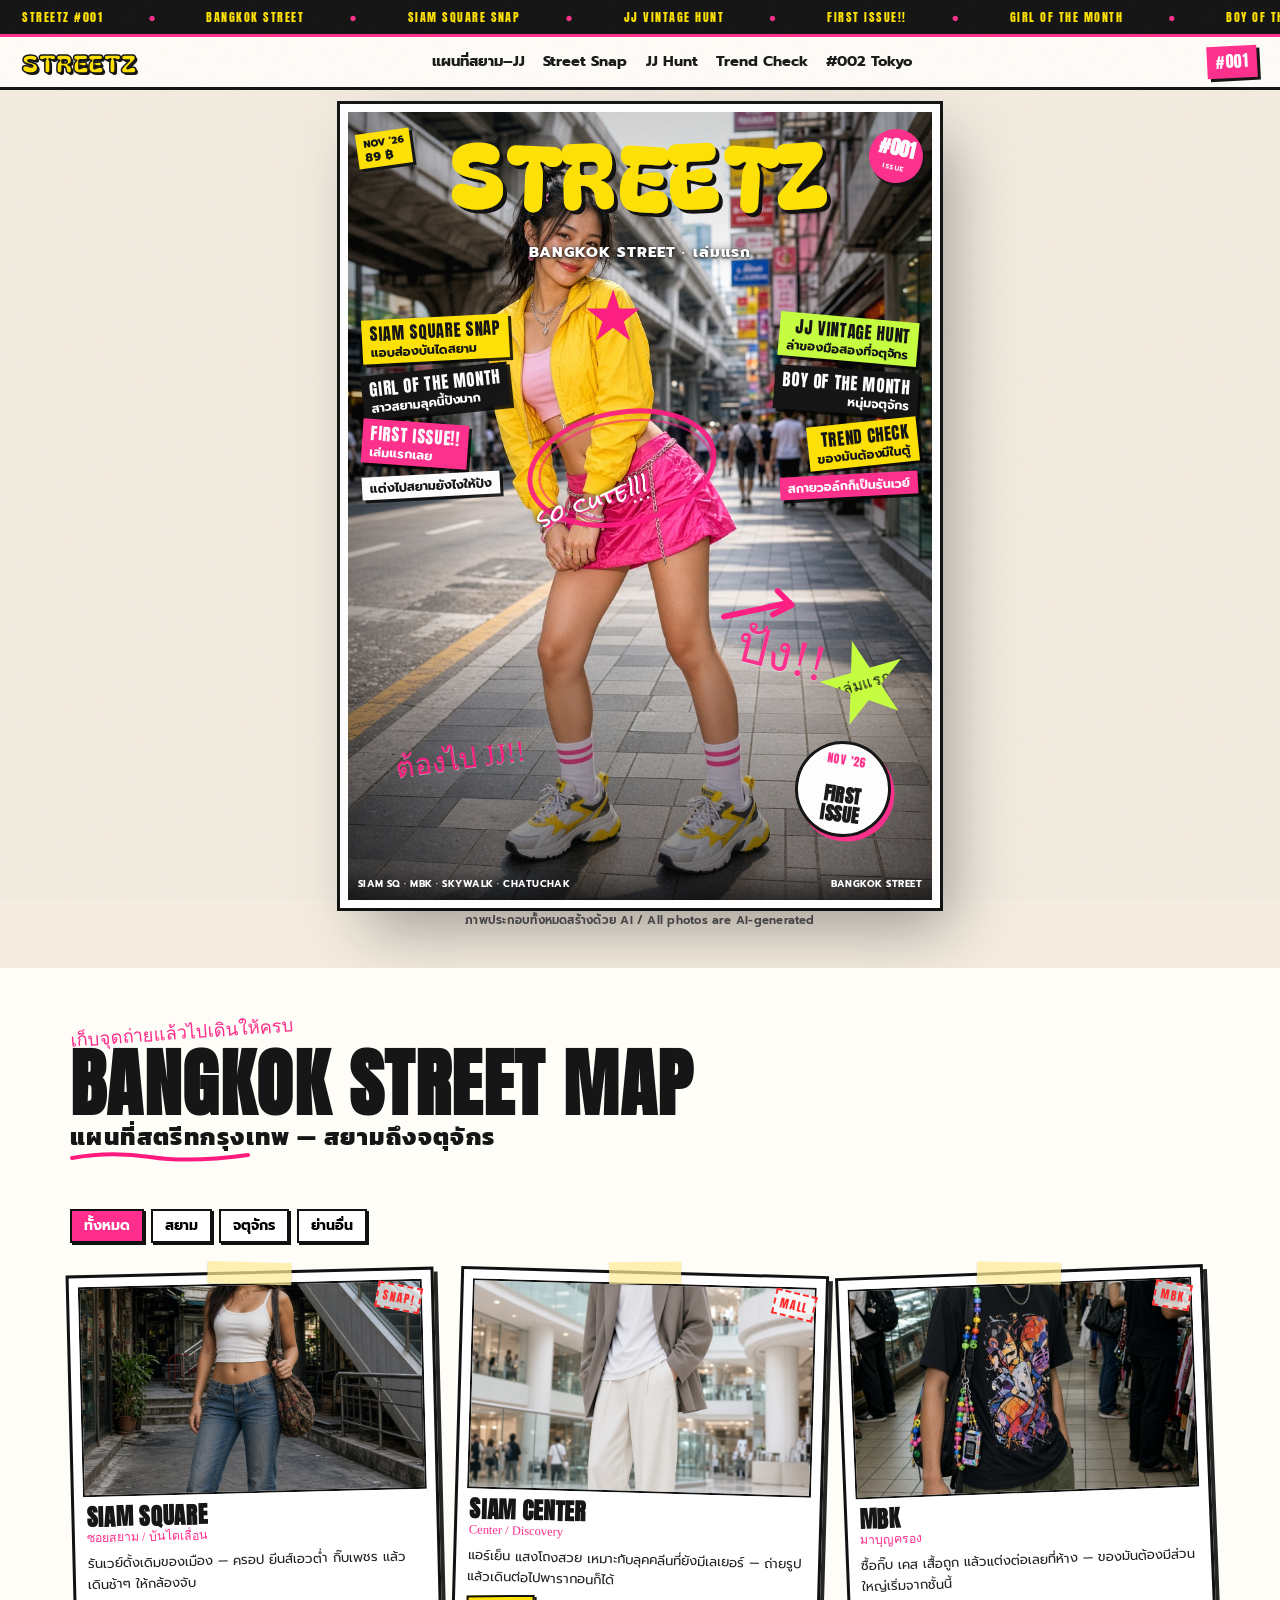
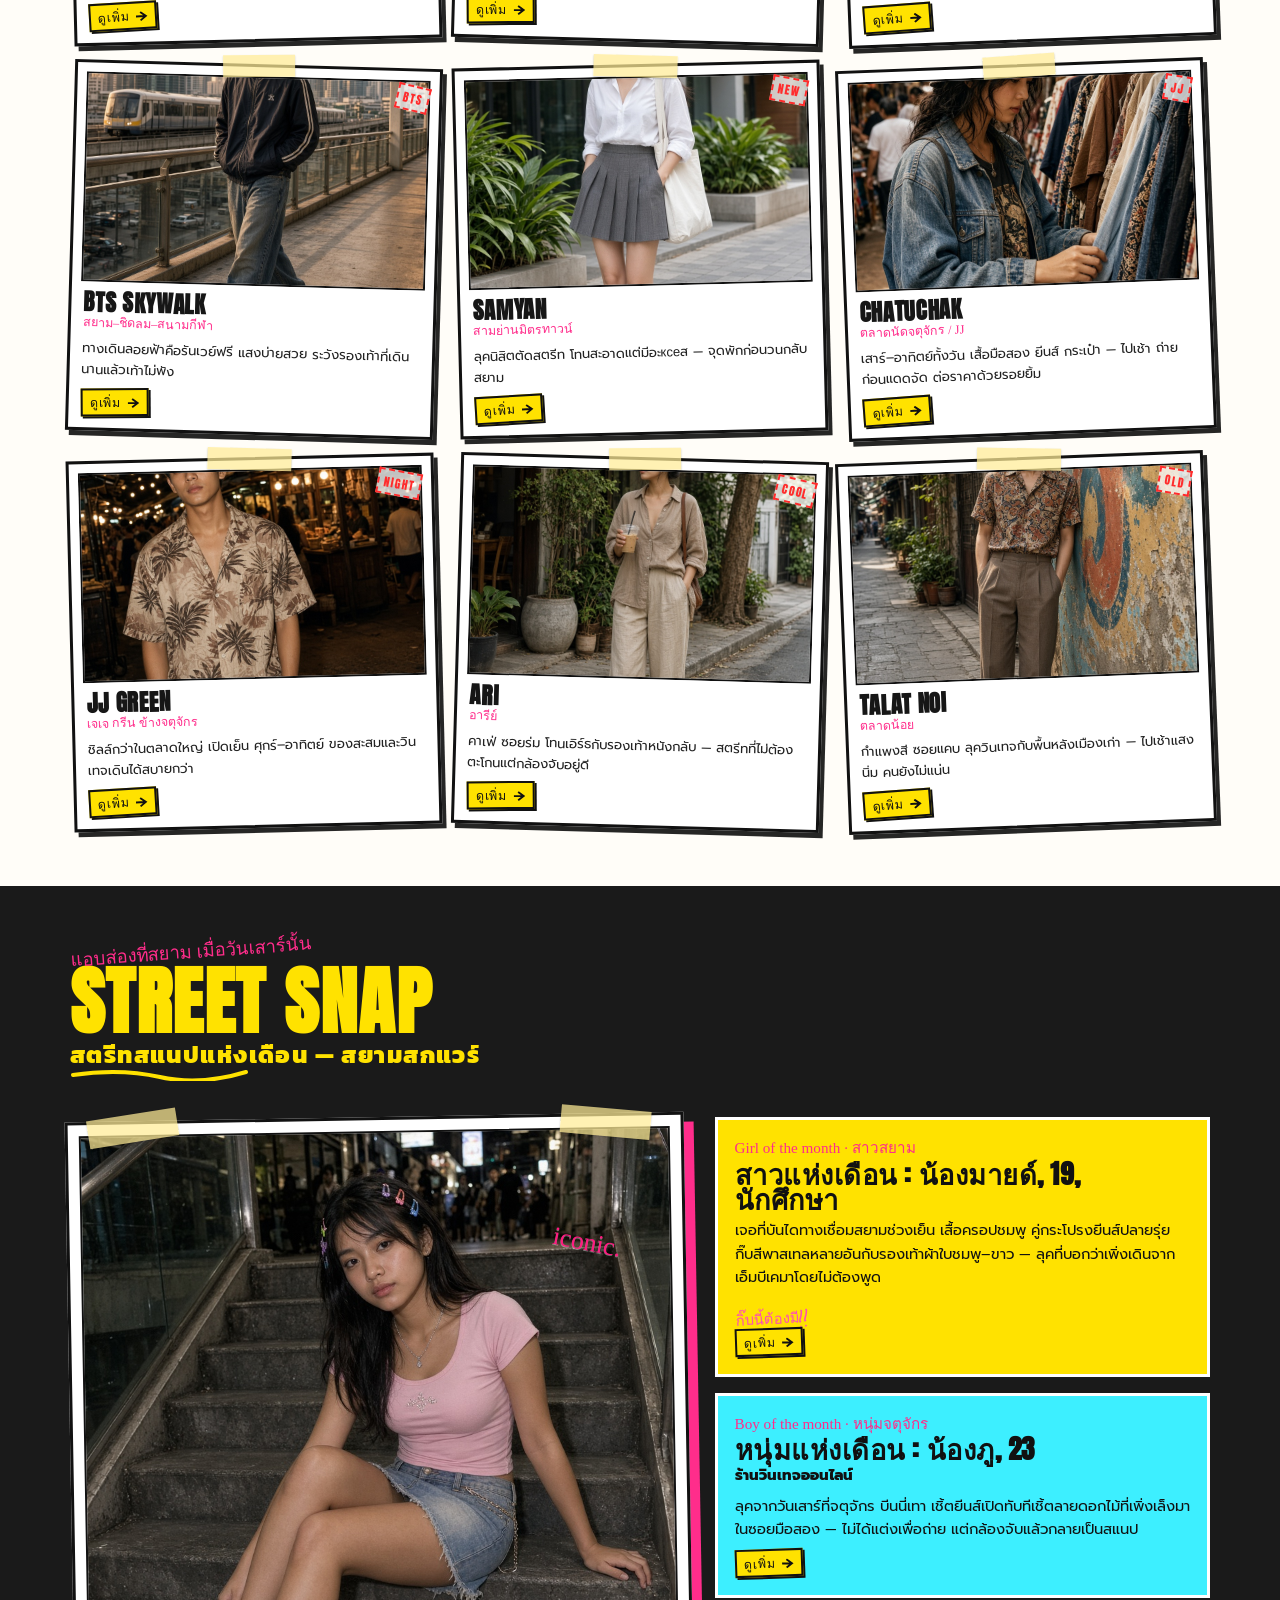
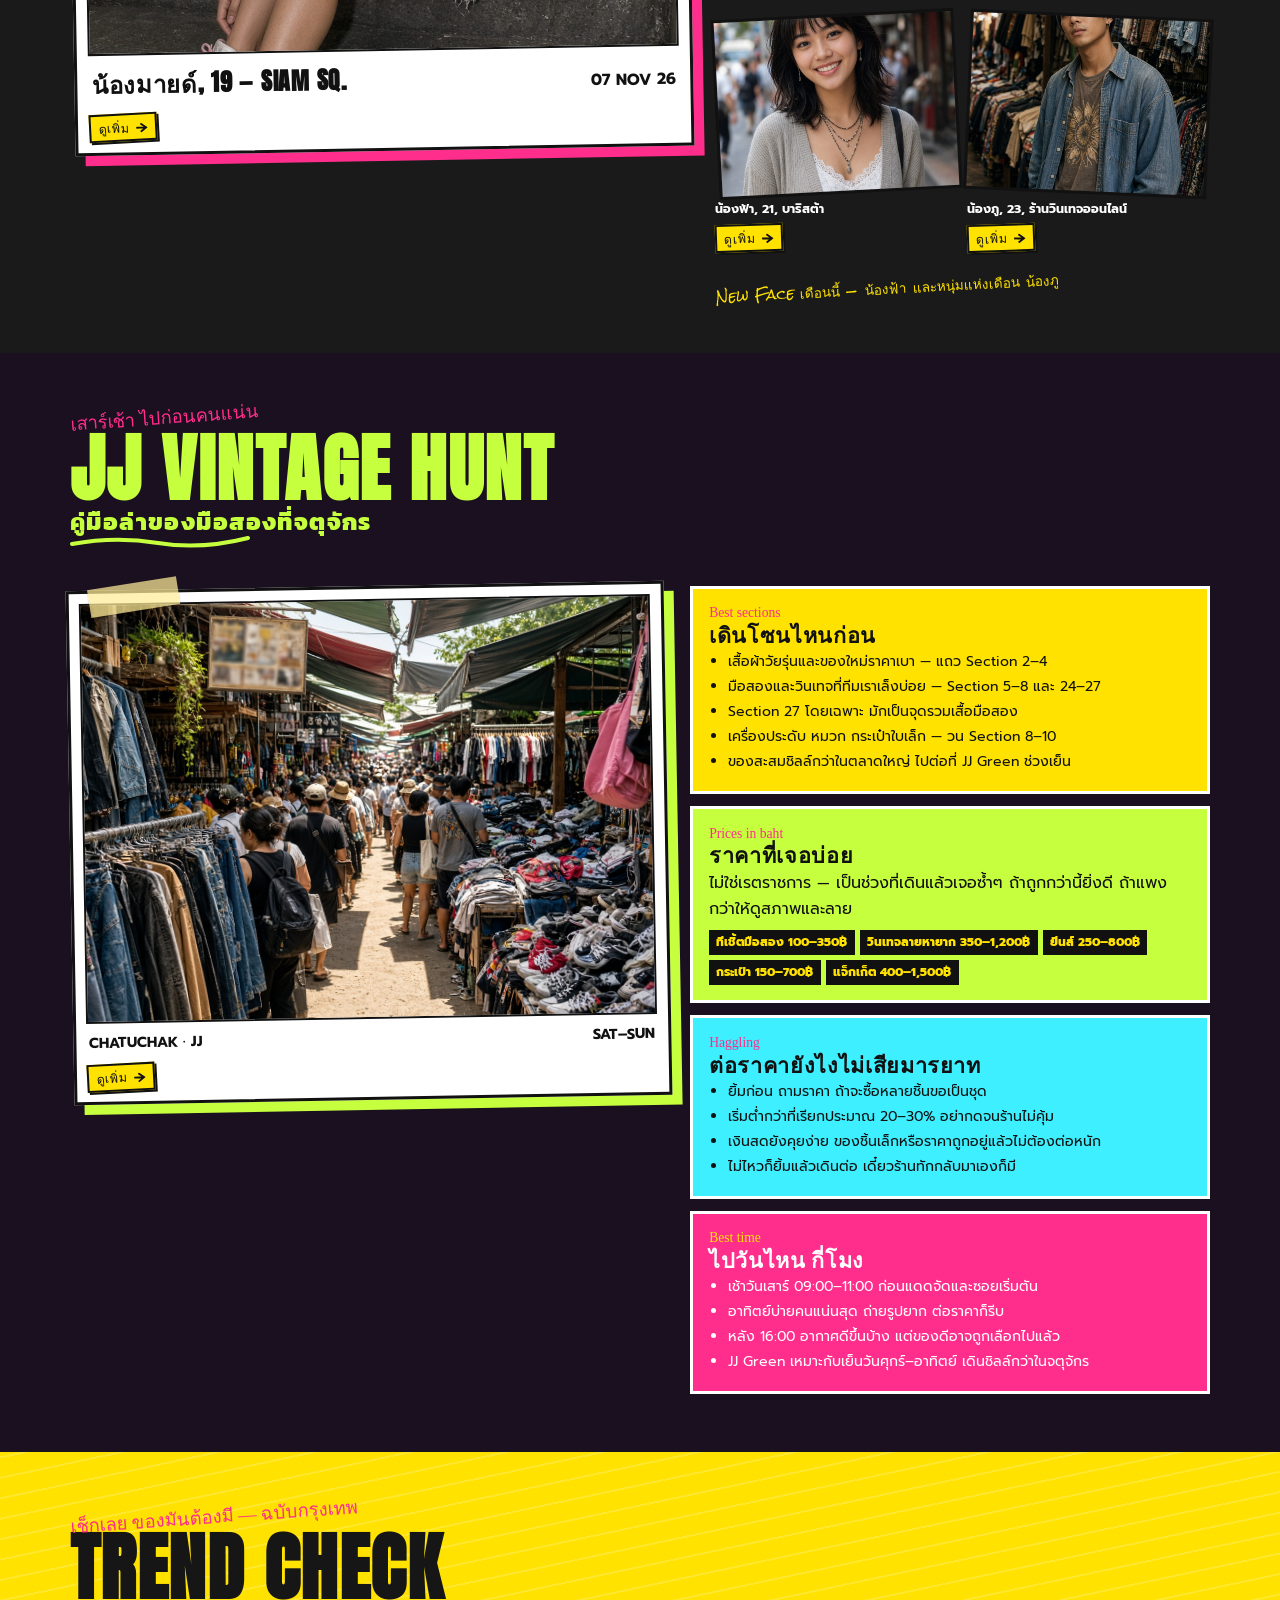
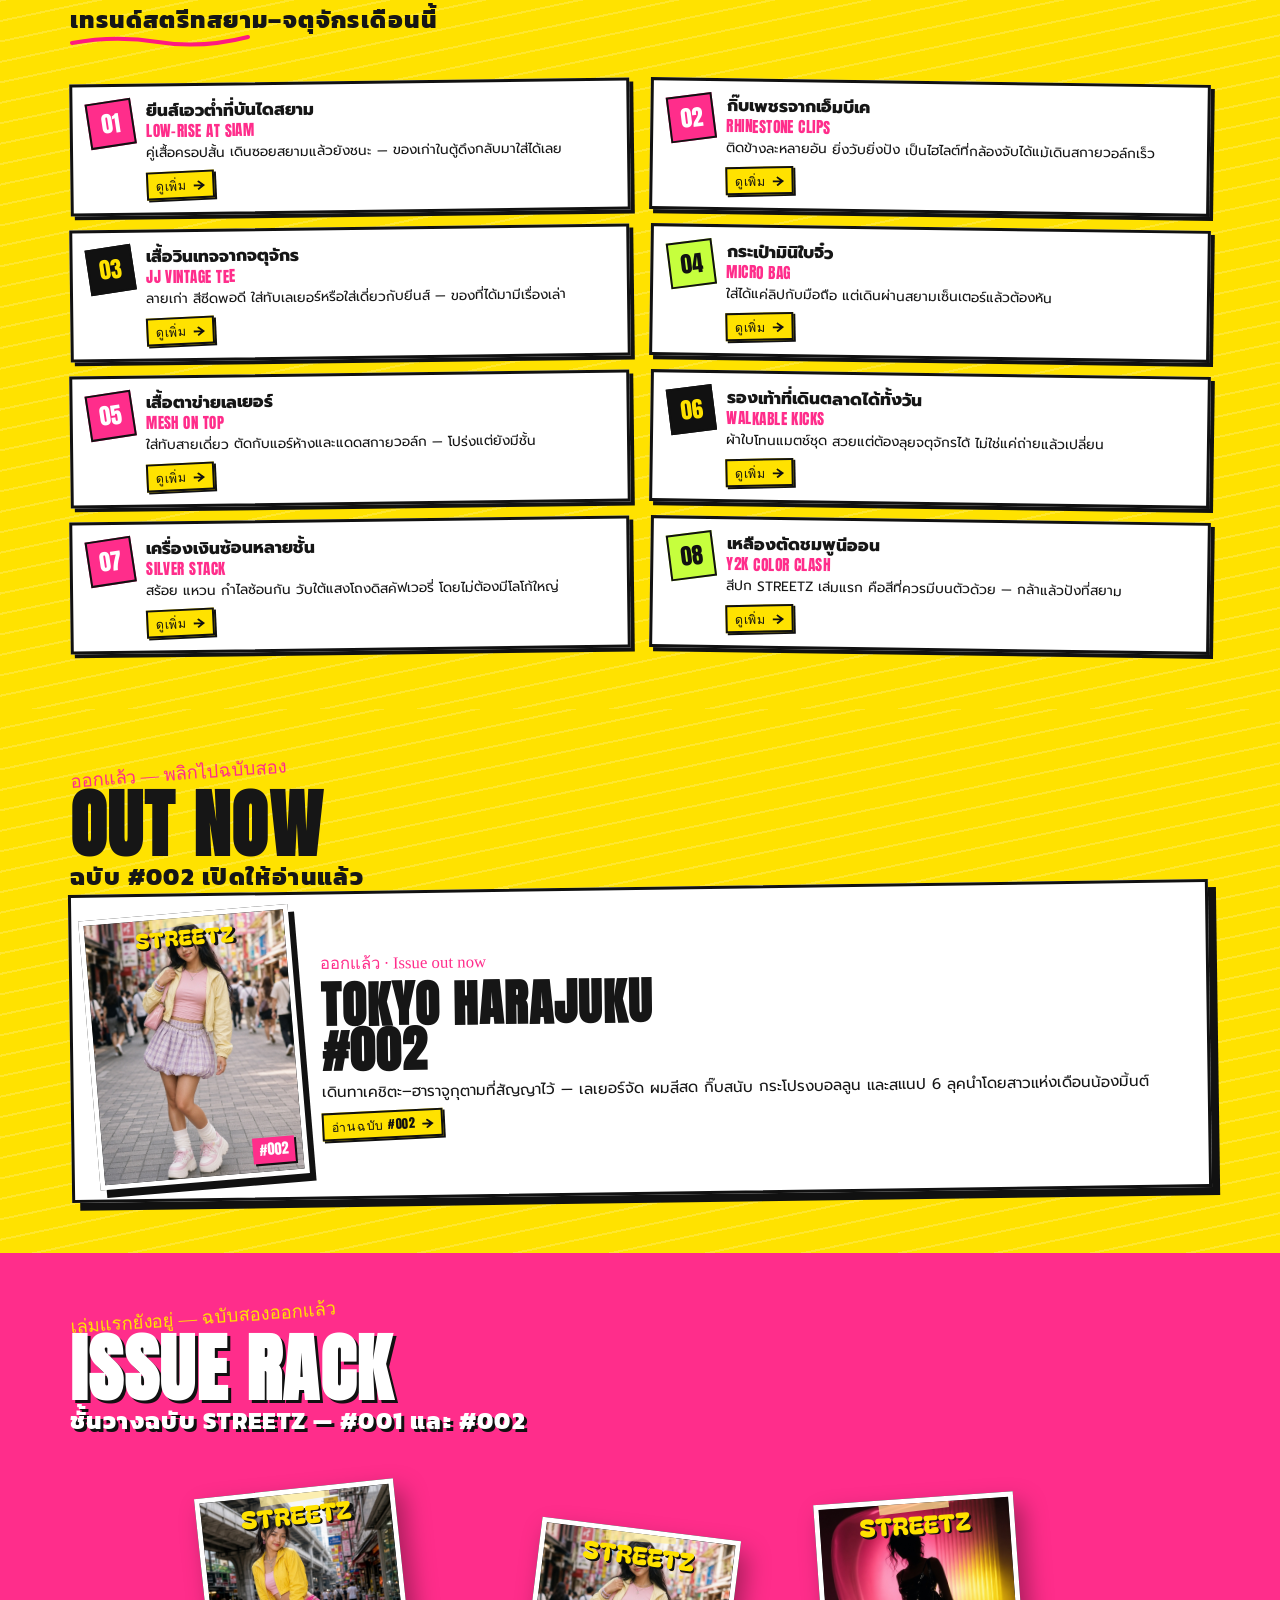
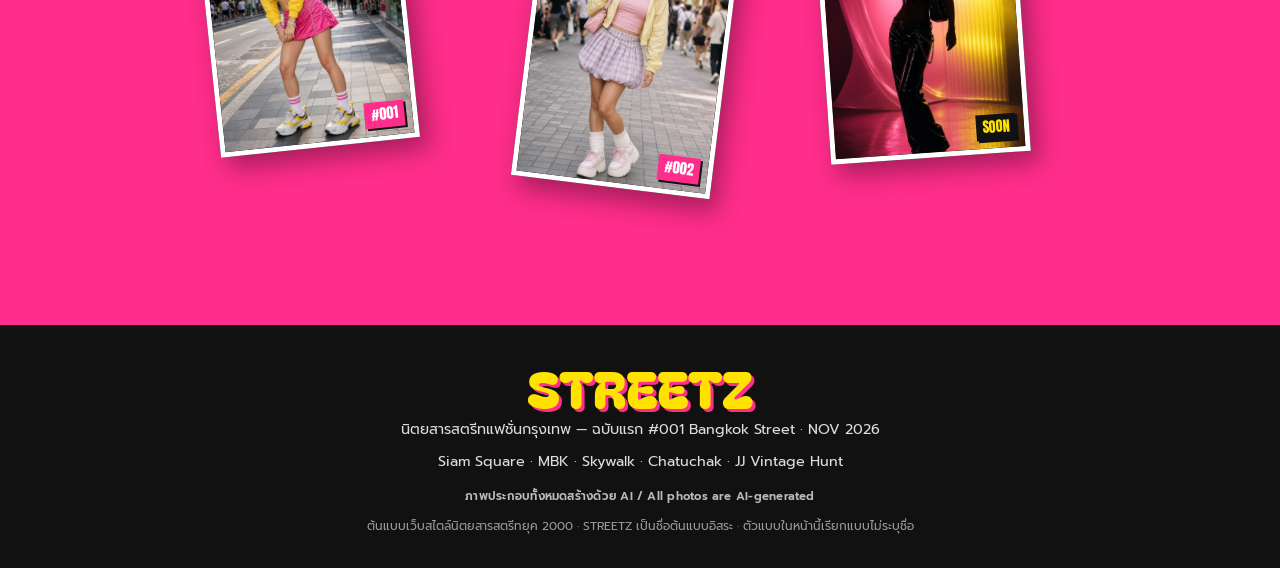
==== commit 92982f6e: "Add three local creatives to the STREETZ #002 Tokyo page Expand the Street Snap cast to six fictiona" ====
--- a/index.html
+++ b/index.html
@@ -610,7 +610,7 @@
         <div>
           <div class="tag">ออกแล้ว · Issue out now</div>
           <h3>TOKYO HARAJUKU<br>#002</h3>
-          <p>เดินทาเคชิตะ–ฮาราจูกุตามที่สัญญาไว้ — เลเยอร์จัด ผมสีสด กิ๊บสนับ กระโปรงบอลลูน และสแนปสาวแห่งเดือนน้องมิ้นต์</p>
+          <p>เดินทาเคชิตะ–ฮาราจูกุตามที่สัญญาไว้ — เลเยอร์จัด ผมสีสด กิ๊บสนับ กระโปรงบอลลูน และสแนป 6 ลุคนำโดยสาวแห่งเดือนน้องมิ้นต์</p>
           <span class="more-tag">อ่านฉบับ #002 <span class="arr" aria-hidden="true"><svg width="12" height="10" viewBox="0 0 12 10" focusable="false"><path d="M1 5h7.2M5.2 1.4 10 5 5.2 8.6" fill="none" stroke="currentColor" stroke-width="1.85" stroke-linecap="square" stroke-linejoin="miter"/></svg></span></span>
         </div>
       </a>
--- a/streetz.css
+++ b/streetz.css
@@ -1072,6 +1072,43 @@
 }
 .duo-card .more-tag { margin-top: 0.3rem; }
 
+.cast-strip {
+  display: grid;
+  grid-template-columns: repeat(5, 1fr);
+  gap: 0.75rem;
+  margin-top: 1.5rem;
+  align-items: start;
+}
+.cast-strip .duo-card {
+  display: flex;
+  flex-direction: column;
+}
+.cast-strip .who-mini {
+  flex: 1 1 auto;
+  min-height: 2.5em;
+}
+.cast-strip .more-tag {
+  margin-top: 0.35rem;
+  align-self: flex-start;
+}
+.cast-strip .duo-card img {
+  width: 100%;
+  height: 240px;
+  object-fit: cover;
+  object-position: 50% 18%;
+  border: 3px solid #111;
+  transform: rotate(var(--r, -2deg));
+}
+@media (max-width: 980px) {
+  .cast-strip { grid-template-columns: repeat(3, 1fr); }
+  .cast-strip .duo-card img { height: 220px; }
+}
+@media (max-width: 720px) {
+  .cast-strip { grid-template-columns: 1fr 1fr; }
+  .cast-strip .duo-card img { height: 200px; }
+}
+
+
 /* ===== DETAIL MODAL ===== */
 .detail {
   display: none;
